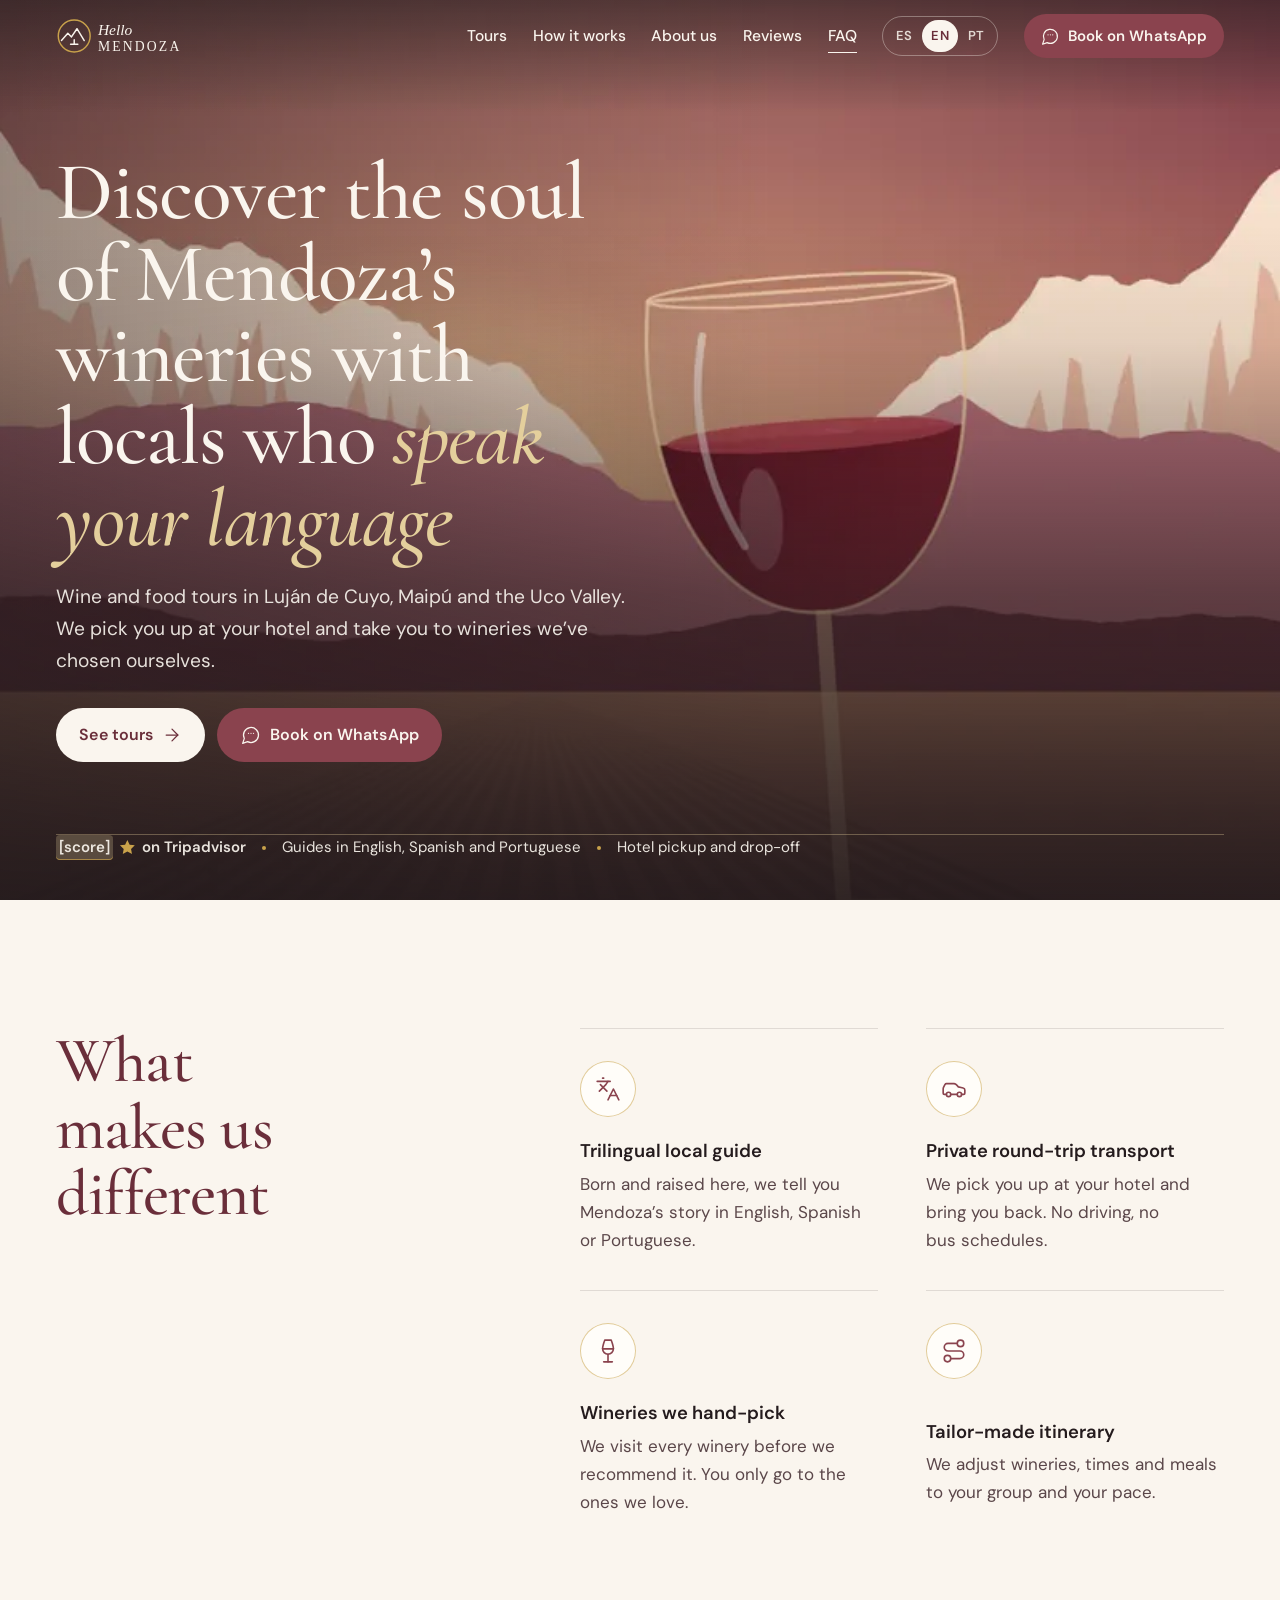
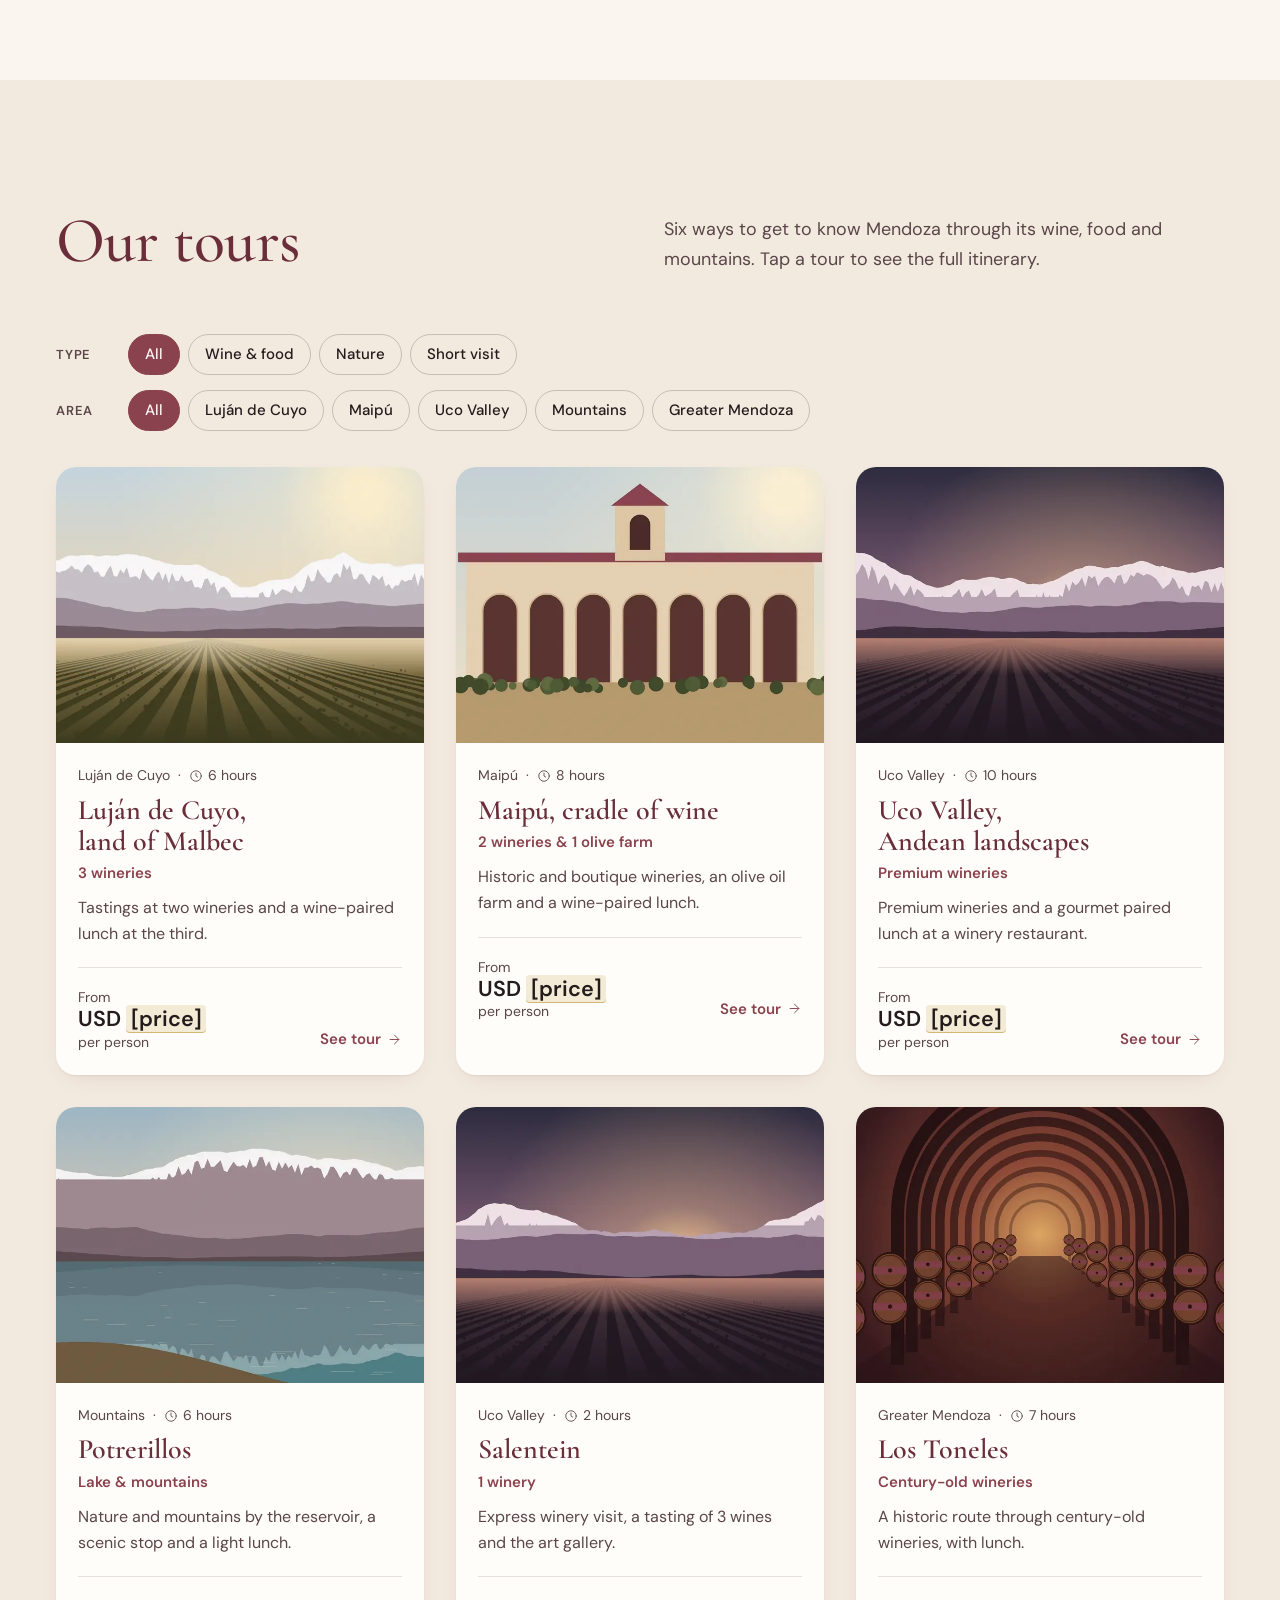
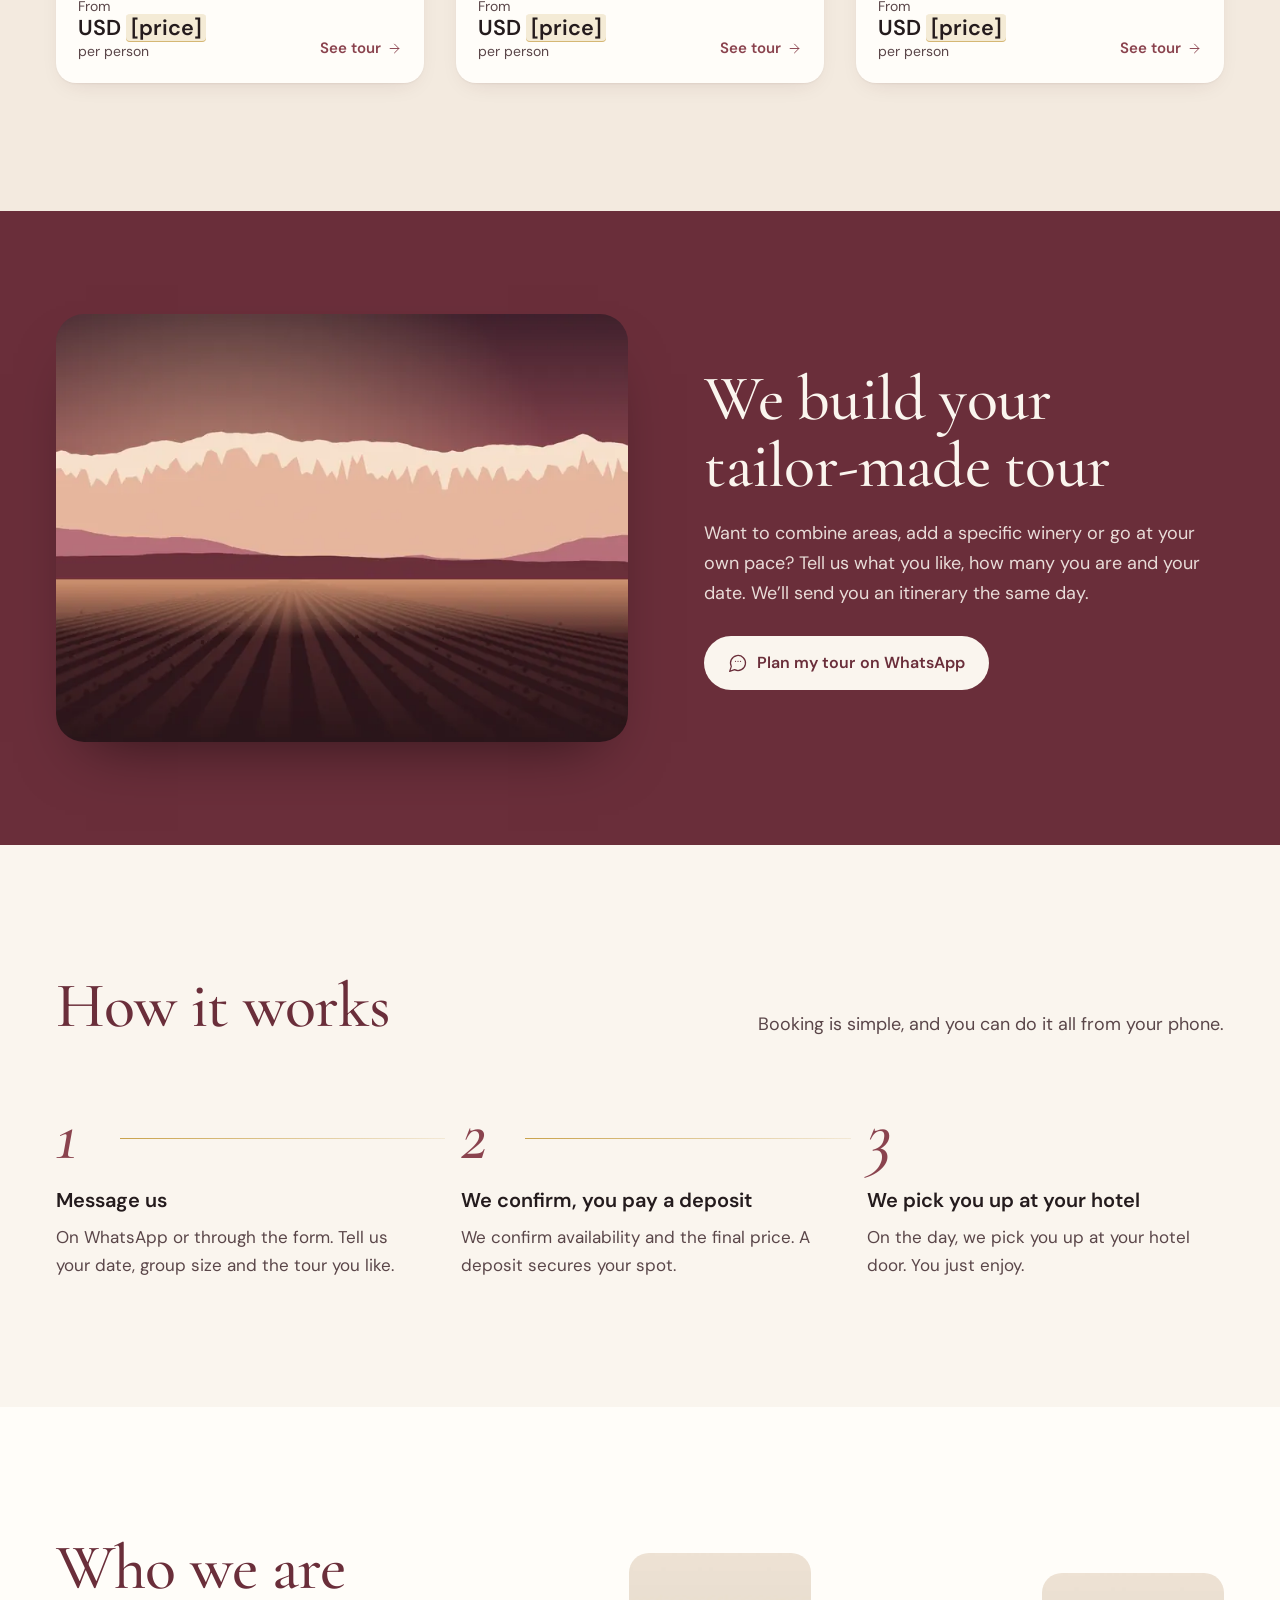
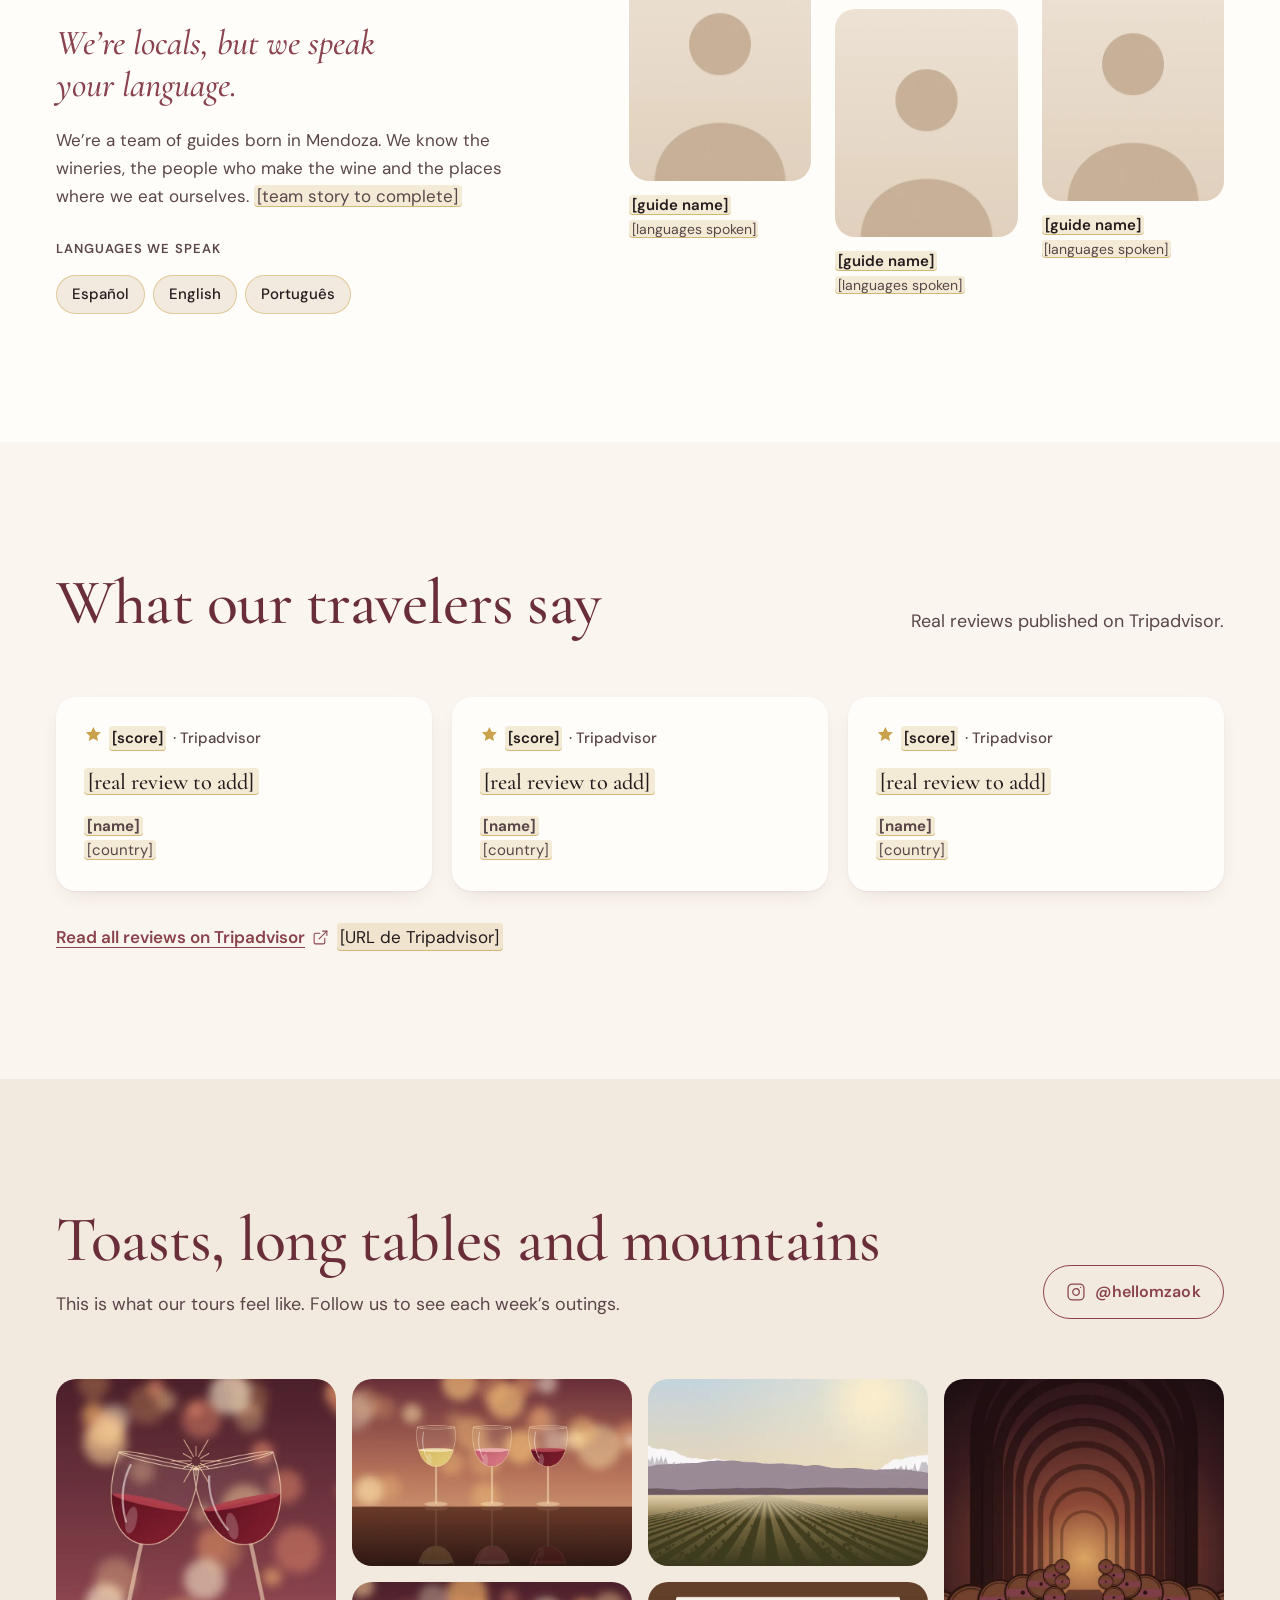
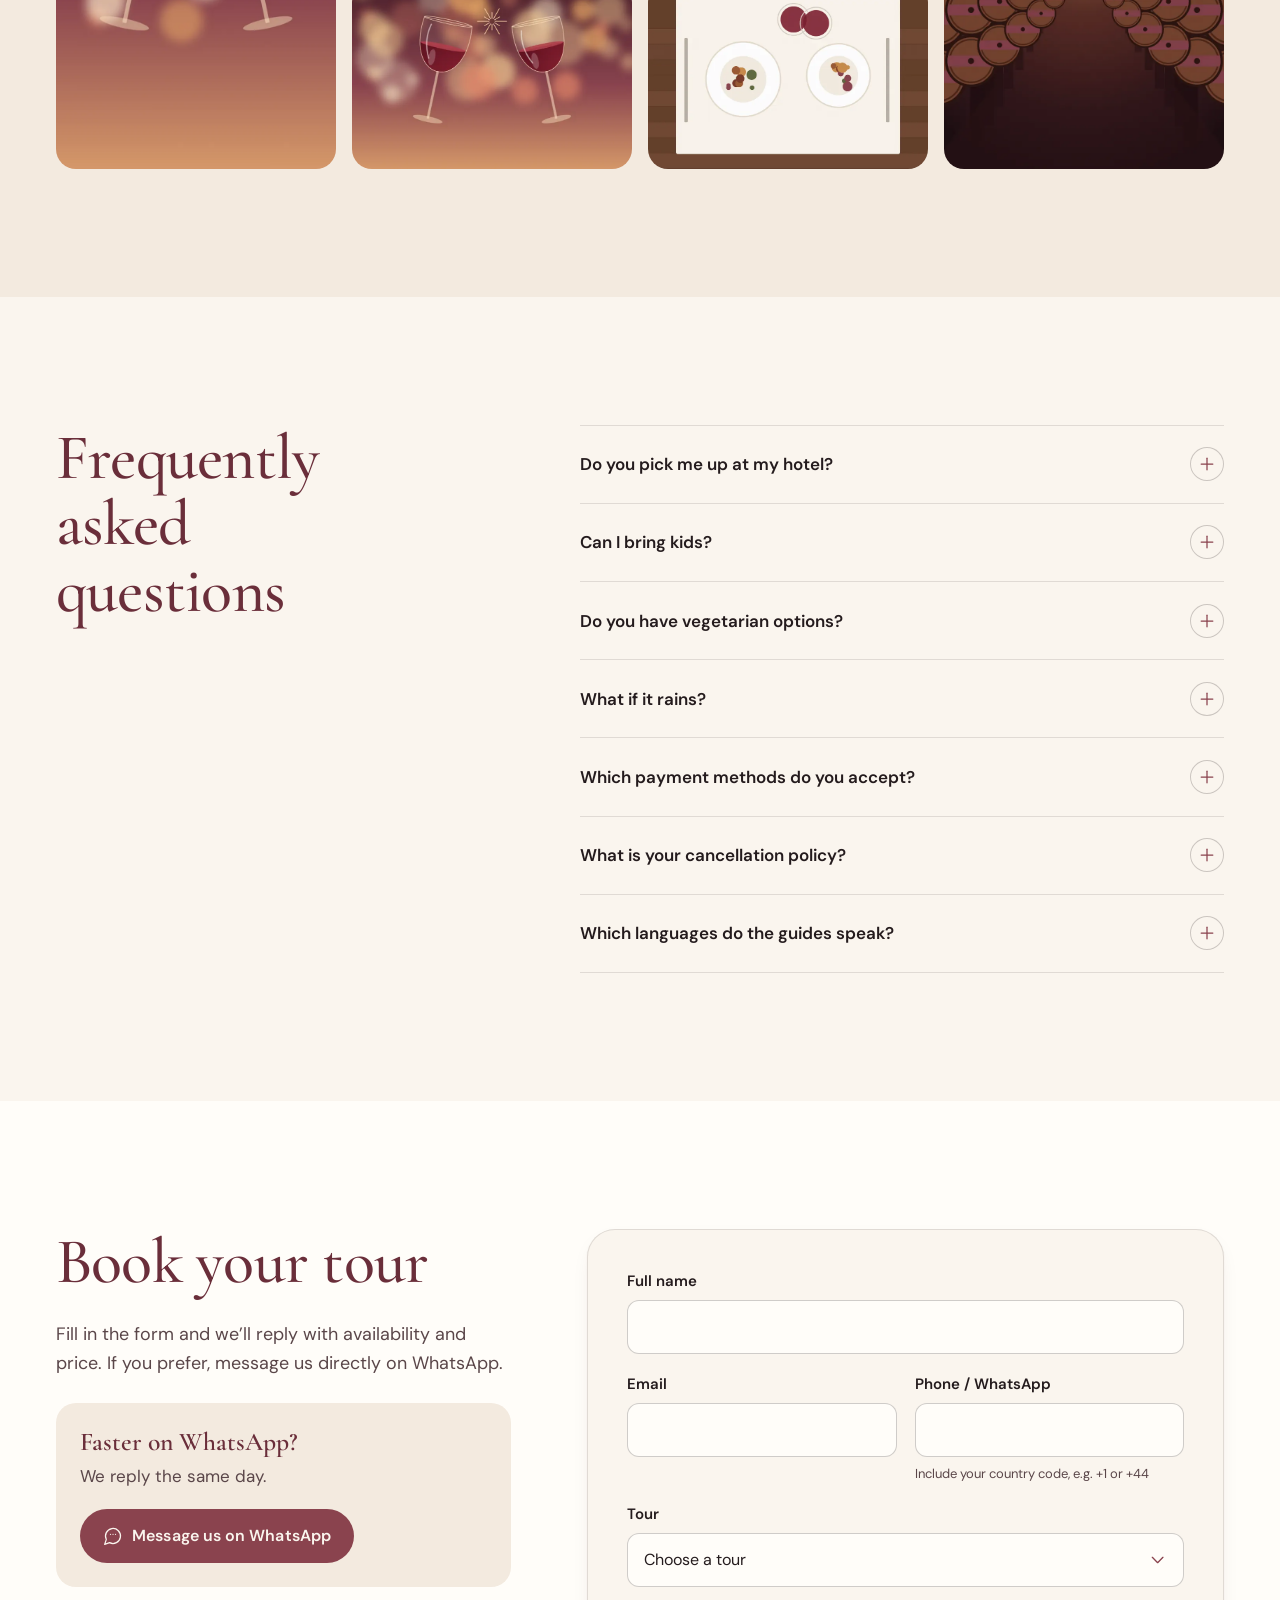
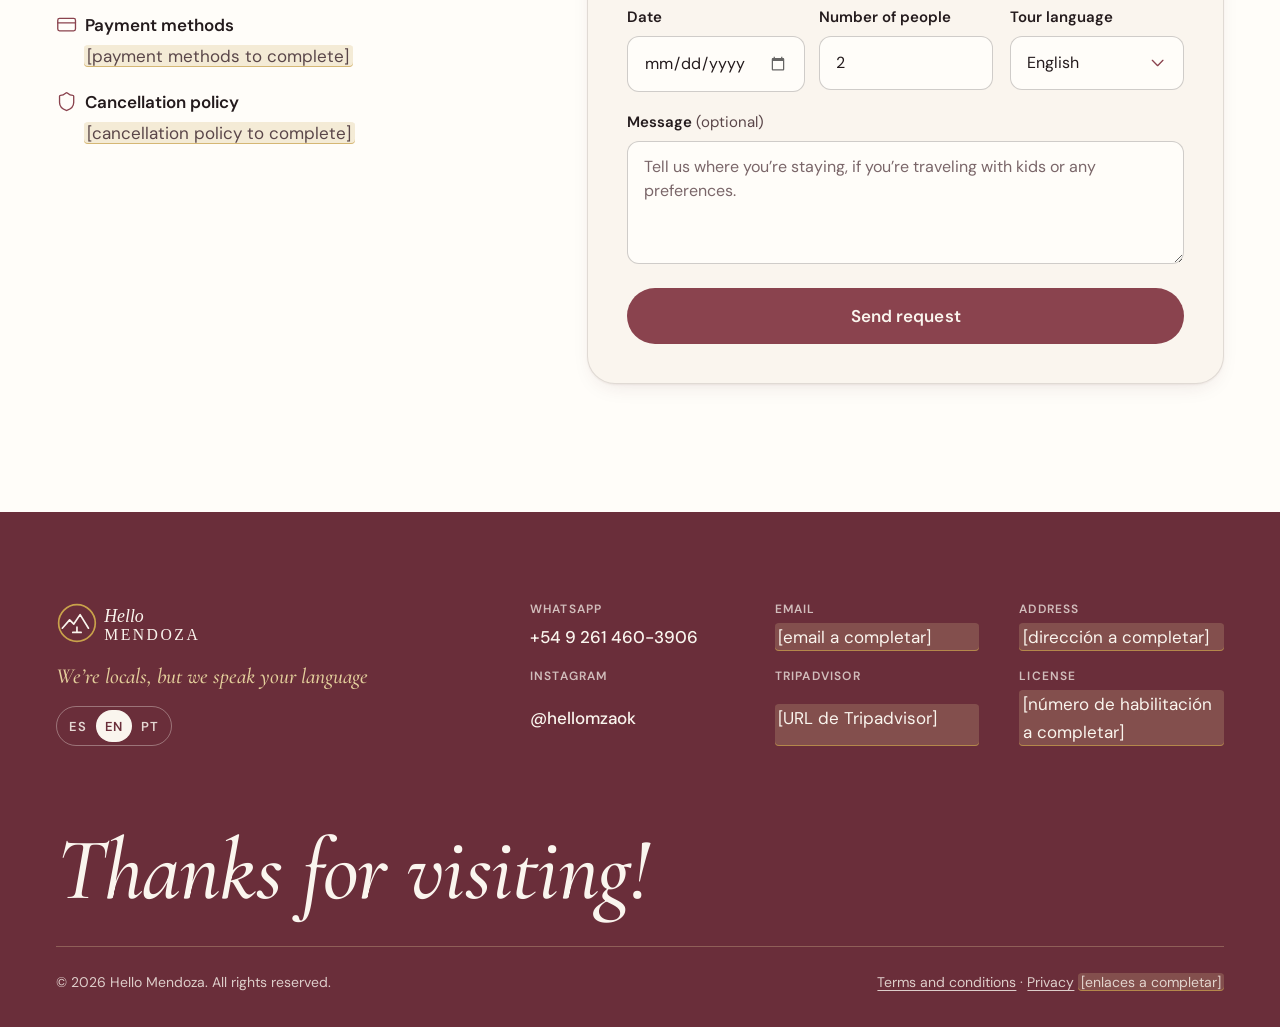
==== public/en/index.html @ be28fbd7 "Nuevo diseño del sitio (borrador para mostrar al cliente) Reemplaza la página única por un sitio est" ====
<!doctype html>
<html lang="en" data-lang="en">
<head>
<meta charset="utf-8">
<meta name="viewport" content="width=device-width, initial-scale=1, viewport-fit=cover">
<title>Mendoza Wine Tours with Local Guides | Hello Mendoza</title>
<meta name="description" content="Mendoza wine tours with local guides who speak English, Spanish and Portuguese, plus hotel pickup. Luján de Cuyo, Maipú and Uco Valley. Book on WhatsApp.">
<link rel="canonical" href="https://www.[tu-dominio].com/en/">
<link rel="alternate" hreflang="es" href="https://www.[tu-dominio].com/">
<link rel="alternate" hreflang="en" href="https://www.[tu-dominio].com/en/">
<link rel="alternate" hreflang="pt" href="https://www.[tu-dominio].com/pt/">
<link rel="alternate" hreflang="x-default" href="https://www.[tu-dominio].com/">
<meta name="theme-color" content="#6A2E3A">
<meta property="og:type" content="website">
<meta property="og:site_name" content="Hello Mendoza">
<meta property="og:title" content="Mendoza Wine Tours with Local Guides | Hello Mendoza">
<meta property="og:description" content="Mendoza wine tours with local guides who speak English, Spanish and Portuguese, plus hotel pickup. Luján de Cuyo, Maipú and Uco Valley. Book on WhatsApp.">
<meta property="og:url" content="https://www.[tu-dominio].com/en/">
<meta property="og:image" content="https://www.[tu-dominio].com/assets/img/og-image.jpg">
<meta property="og:image:width" content="1200"><meta property="og:image:height" content="630">
<meta property="og:image:alt" content="Glass of red wine over a Mendoza vineyard at sunset, with the snow-capped Andes behind">
<meta property="og:locale" content="en_US">
<meta property="og:locale:alternate" content="es_AR">
<meta property="og:locale:alternate" content="pt_BR">
<meta name="twitter:card" content="summary_large_image">
<link rel="icon" href="../assets/img/favicon.svg" type="image/svg+xml">
<link rel="apple-touch-icon" href="../assets/img/apple-touch-icon.png">
<link rel="preload" href="../assets/fonts/dm-sans-latin-wght-normal.woff2" as="font" type="font/woff2" crossorigin>
<link rel="preload" href="../assets/fonts/cormorant-garamond-latin-500-normal.woff2" as="font" type="font/woff2" crossorigin>
<link rel="preload" as="image" href="../assets/img/hero-mobile-sm.webp" imagesrcset="../assets/img/hero-mobile-sm.webp 800w, ../assets/img/hero-mobile.webp 1080w" imagesizes="100vw" media="(max-width: 699px)" fetchpriority="high">
<link rel="preload" as="image" href="../assets/img/hero-desktop.webp" imagesrcset="../assets/img/hero-desktop-sm.webp 800w, ../assets/img/hero-desktop.webp 1920w" imagesizes="100vw" media="(min-width: 700px)" fetchpriority="high">
<link rel="stylesheet" href="../assets/css/styles.css?v=mwc6c4gv">
<script>(function(d){d.classList.add('js');try{if(matchMedia('(prefers-reduced-motion: no-preference)').matches)d.classList.add('anim');var s=localStorage.getItem('hm-lang'),m={es:'',en:'en/',pt:'pt/'};if(false&&s&&s!=='es'&&m[s]&&!/[?&]lang=es/.test(location.search))location.replace('../'+m[s]+location.hash)}catch(e){}})(document.documentElement)</script>
<script type="application/ld+json">{"@context":"https://schema.org","@type":"TravelAgency","name":"Hello Mendoza","slogan":"We’re locals, but we speak your language","description":"Mendoza wine tours with local guides who speak English, Spanish and Portuguese, plus hotel pickup. Luján de Cuyo, Maipú and Uco Valley. Book on WhatsApp.","url":"https://www.[tu-dominio].com/en/","image":"https://www.[tu-dominio].com/assets/img/og-image.jpg","logo":"https://www.[tu-dominio].com/assets/img/logo.svg","telephone":"+5492614603906","address":{"@type":"PostalAddress","addressLocality":"Mendoza","addressRegion":"Mendoza","addressCountry":"AR"},"areaServed":[{"@type":"Place","name":"Luján de Cuyo"},{"@type":"Place","name":"Maipú"},{"@type":"Place","name":"Valle de Uco"},{"@type":"Place","name":"Mendoza"}],"knowsLanguage":["es","en","pt"],"sameAs":["https://www.instagram.com/hellomzaok/"],"makesOffer":[{"@type":"Offer","itemOffered":{"@type":"TouristTrip","name":"Luján de Cuyo, land of Malbec","description":"Tastings at two wineries and a wine-paired lunch at the third."}},{"@type":"Offer","itemOffered":{"@type":"TouristTrip","name":"Maipú, cradle of wine","description":"Historic and boutique wineries, an olive oil farm and a wine-paired lunch."}},{"@type":"Offer","itemOffered":{"@type":"TouristTrip","name":"Uco Valley, Andean landscapes","description":"Premium wineries and a gourmet paired lunch at a winery restaurant."}},{"@type":"Offer","itemOffered":{"@type":"TouristTrip","name":"Potrerillos","description":"Nature and mountains by the reservoir, a scenic stop and a light lunch."}},{"@type":"Offer","itemOffered":{"@type":"TouristTrip","name":"Salentein","description":"Express winery visit, a tasting of 3 wines and the art gallery."}},{"@type":"Offer","itemOffered":{"@type":"TouristTrip","name":"Los Toneles","description":"A historic route through century-old wineries, with lunch."}}]}</script>
</head>
<body>
<svg xmlns="http://www.w3.org/2000/svg" style="display:none"><symbol id="i-languages" viewBox="0 0 24 24" fill="none" stroke="currentColor" stroke-width="1.5" stroke-linecap="round" stroke-linejoin="round"><path d="m5 8 6 6"/><path d="m4 14 6-6 2-3"/><path d="M2 5h12"/><path d="M7 2h1"/><path d="m22 22-5-10-5 10"/><path d="M14 18h6"/></symbol><symbol id="i-van" viewBox="0 0 24 24" fill="none" stroke="currentColor" stroke-width="1.5" stroke-linecap="round" stroke-linejoin="round"><path d="M19 17h2c.6 0 1-.4 1-1v-3c0-.9-.7-1.7-1.5-1.9C18.7 10.6 16 10 16 10s-1.3-1.4-2.2-2.3c-.5-.4-1.1-.7-1.8-.7H5c-.6 0-1.1.4-1.4.9l-1.4 2.9A3.7 3.7 0 0 0 2 12v4c0 .6.4 1 1 1h2"/><circle cx="7" cy="17" r="2"/><path d="M9 17h6"/><circle cx="17" cy="17" r="2"/></symbol><symbol id="i-glass" viewBox="0 0 24 24" fill="none" stroke="currentColor" stroke-width="1.5" stroke-linecap="round" stroke-linejoin="round"><path d="M8 22h8"/><path d="M7 10h10"/><path d="M12 15v7"/><path d="M12 15a5 5 0 0 0 5-5c0-2-.5-4-2-8H9c-1.5 4-2 6-2 8a5 5 0 0 0 5 5Z"/></symbol><symbol id="i-route" viewBox="0 0 24 24" fill="none" stroke="currentColor" stroke-width="1.5" stroke-linecap="round" stroke-linejoin="round"><circle cx="6" cy="19" r="3"/><path d="M9 19h8.5a3.5 3.5 0 0 0 0-7h-11a3.5 3.5 0 0 1 0-7H15"/><circle cx="18" cy="5" r="3"/></symbol><symbol id="i-chat" viewBox="0 0 24 24" fill="none" stroke="currentColor" stroke-width="1.5" stroke-linecap="round" stroke-linejoin="round"><path d="M7.9 20A9 9 0 1 0 4 16.1L2 22Z"/><path d="M9 10h.01"/><path d="M12 10h.01"/><path d="M15 10h.01"/></symbol><symbol id="i-arrow" viewBox="0 0 24 24" fill="none" stroke="currentColor" stroke-width="1.5" stroke-linecap="round" stroke-linejoin="round"><path d="M5 12h14"/><path d="m12 5 7 7-7 7"/></symbol><symbol id="i-left" viewBox="0 0 24 24" fill="none" stroke="currentColor" stroke-width="1.5" stroke-linecap="round" stroke-linejoin="round"><path d="m15 18-6-6 6-6"/></symbol><symbol id="i-right" viewBox="0 0 24 24" fill="none" stroke="currentColor" stroke-width="1.5" stroke-linecap="round" stroke-linejoin="round"><path d="m9 18 6-6-6-6"/></symbol><symbol id="i-down" viewBox="0 0 24 24" fill="none" stroke="currentColor" stroke-width="1.5" stroke-linecap="round" stroke-linejoin="round"><path d="m6 9 6 6 6-6"/></symbol><symbol id="i-x" viewBox="0 0 24 24" fill="none" stroke="currentColor" stroke-width="1.5" stroke-linecap="round" stroke-linejoin="round"><path d="M18 6 6 18"/><path d="m6 6 12 12"/></symbol><symbol id="i-menu" viewBox="0 0 24 24" fill="none" stroke="currentColor" stroke-width="1.5" stroke-linecap="round" stroke-linejoin="round"><path d="M4 7h16"/><path d="M4 12h16"/><path d="M4 17h16"/></symbol><symbol id="i-clock" viewBox="0 0 24 24" fill="none" stroke="currentColor" stroke-width="1.5" stroke-linecap="round" stroke-linejoin="round"><circle cx="12" cy="12" r="9"/><path d="M12 7v5l3 2"/></symbol><symbol id="i-pin" viewBox="0 0 24 24" fill="none" stroke="currentColor" stroke-width="1.5" stroke-linecap="round" stroke-linejoin="round"><path d="M20 10c0 5-5.5 10.2-7.4 11.8a1 1 0 0 1-1.2 0C9.5 20.2 4 15 4 10a8 8 0 0 1 16 0"/><circle cx="12" cy="10" r="3"/></symbol><symbol id="i-check" viewBox="0 0 24 24" fill="none" stroke="currentColor" stroke-width="1.5" stroke-linecap="round" stroke-linejoin="round"><path d="M20 6 9 17l-5-5"/></symbol><symbol id="i-minus" viewBox="0 0 24 24" fill="none" stroke="currentColor" stroke-width="1.5" stroke-linecap="round" stroke-linejoin="round"><path d="M6 12h12"/></symbol><symbol id="i-plus" viewBox="0 0 24 24" fill="none" stroke="currentColor" stroke-width="1.5" stroke-linecap="round" stroke-linejoin="round"><path d="M12 5v14"/><path d="M5 12h14"/></symbol><symbol id="i-instagram" viewBox="0 0 24 24" fill="none" stroke="currentColor" stroke-width="1.5" stroke-linecap="round" stroke-linejoin="round"><rect x="2.5" y="2.5" width="19" height="19" rx="5"/><path d="M16 11.4A4 4 0 1 1 12.6 8a4 4 0 0 1 3.4 3.4z"/><path d="M17.5 6.5h.01"/></symbol><symbol id="i-mail" viewBox="0 0 24 24" fill="none" stroke="currentColor" stroke-width="1.5" stroke-linecap="round" stroke-linejoin="round"><rect x="2" y="4" width="20" height="16" rx="2"/><path d="m22 7-9 5.7a2 2 0 0 1-2 0L2 7"/></symbol><symbol id="i-baby" viewBox="0 0 24 24" fill="none" stroke="currentColor" stroke-width="1.5" stroke-linecap="round" stroke-linejoin="round"><path d="M9 12h.01"/><path d="M15 12h.01"/><path d="M10 16c.5.3 1.2.5 2 .5s1.5-.2 2-.5"/><path d="M19 6.3a9 9 0 0 1 1.8 3.9 2 2 0 0 1 0 3.6 9 9 0 0 1-17.6 0 2 2 0 0 1 0-3.6A9 9 0 0 1 12 3c2 0 3.5 1.1 3.5 2.5s-.9 2.5-2 2.5c-.8 0-1.5-.4-1.5-1"/></symbol><symbol id="i-expand" viewBox="0 0 24 24" fill="none" stroke="currentColor" stroke-width="1.5" stroke-linecap="round" stroke-linejoin="round"><path d="M15 3h6v6"/><path d="M9 21H3v-6"/><path d="M21 3l-7 7"/><path d="M3 21l7-7"/></symbol><symbol id="i-users" viewBox="0 0 24 24" fill="none" stroke="currentColor" stroke-width="1.5" stroke-linecap="round" stroke-linejoin="round"><path d="M16 21v-2a4 4 0 0 0-4-4H6a4 4 0 0 0-4 4v2"/><circle cx="9" cy="7" r="4"/><path d="M22 21v-2a4 4 0 0 0-3-3.9"/><path d="M16 3.1a4 4 0 0 1 0 7.8"/></symbol><symbol id="i-external" viewBox="0 0 24 24" fill="none" stroke="currentColor" stroke-width="1.5" stroke-linecap="round" stroke-linejoin="round"><path d="M15 3h6v6"/><path d="M10 14 21 3"/><path d="M18 13v6a2 2 0 0 1-2 2H5a2 2 0 0 1-2-2V8a2 2 0 0 1 2-2h6"/></symbol><symbol id="i-shield" viewBox="0 0 24 24" fill="none" stroke="currentColor" stroke-width="1.5" stroke-linecap="round" stroke-linejoin="round"><path d="M20 13c0 5-3.5 7.5-7.7 9a1 1 0 0 1-.7 0C7.5 20.5 4 18 4 13V6a1 1 0 0 1 1-1c2 0 4.5-1.2 6.2-2.7a1.2 1.2 0 0 1 1.6 0C14.5 3.8 17 5 19 5a1 1 0 0 1 1 1z"/></symbol><symbol id="i-card" viewBox="0 0 24 24" fill="none" stroke="currentColor" stroke-width="1.5" stroke-linecap="round" stroke-linejoin="round"><rect x="2" y="5" width="20" height="14" rx="2"/><path d="M2 10h20"/></symbol><symbol id="i-star" viewBox="0 0 24 24"><path fill="currentColor" d="M12 2.5l2.9 6 6.6.9-4.8 4.6 1.2 6.6L12 17.4l-5.9 3.2 1.2-6.6L2.5 9.4l6.6-.9z"/></symbol></svg>
<a class="skip" href="#main">Skip to content</a>

<header class="bar" data-bar>
  <div class="bar__in wrap">
    <a class="brand" href="#top" aria-label="Hello Mendoza, home">
      <img class="brand__img brand__img--light" src="../assets/img/logo-light.svg" alt="Hello Mendoza" width="168" height="44">
      <img class="brand__img brand__img--dark" src="../assets/img/logo.svg" alt="" width="168" height="44">
    </a>
    <nav class="nav" aria-label="Main menu">
      <ul class="nav__list" id="nav-list">
        <li><a href="#tours">Tours</a></li><li><a href="#how">How it works</a></li><li><a href="#about">About us</a></li><li><a href="#reviews">Reviews</a></li><li><a href="#faq">FAQ</a></li>
        <li class="nav__cta-m"><a class="btn btn--primary btn--block" href="https://wa.me/5492614603906?text=Hi%20Hello%20Mendoza!%20I%E2%80%99d%20like%20to%20ask%20about%20a%20winery%20tour." target="_blank" rel="noopener" data-wa="general"><svg class="ic" aria-hidden="true" focusable="false"><use href="#i-chat"/></svg>Book on WhatsApp</a></li>
      </ul>
    </nav>
    <nav class="lang " aria-label="Language"><a href="../" hreflang="es" lang="es" data-lang="es"  title="Español">ES</a><a href="../en/" hreflang="en" lang="en" data-lang="en" aria-current="true" title="English">EN</a><a href="../pt/" hreflang="pt" lang="pt" data-lang="pt"  title="Português">PT</a></nav>
    <a class="btn btn--primary btn--sm bar__cta" href="https://wa.me/5492614603906?text=Hi%20Hello%20Mendoza!%20I%E2%80%99d%20like%20to%20ask%20about%20a%20winery%20tour." target="_blank" rel="noopener" data-wa="general"><svg class="ic" aria-hidden="true" focusable="false"><use href="#i-chat"/></svg><span>Book on WhatsApp</span></a>
    <button class="burger" type="button" aria-expanded="false" aria-controls="nav-list" data-open="Open menu" data-close="Close menu" aria-label="Open menu"><svg class="ic burger__open" aria-hidden="true" focusable="false"><use href="#i-menu"/></svg><svg class="ic burger__close" aria-hidden="true" focusable="false"><use href="#i-x"/></svg></button>
  </div>
</header>

<main id="main">
<section class="hero" id="top" aria-labelledby="hero-title">
  <picture class="hero__media">
    <source media="(max-width: 699px)" srcset="../assets/img/hero-mobile-sm.webp 800w, ../assets/img/hero-mobile.webp 1080w" sizes="100vw">
    <img src="../assets/img/hero-desktop.webp" srcset="../assets/img/hero-desktop-sm.webp 800w, ../assets/img/hero-desktop.webp 1920w" sizes="100vw" width="1920" height="1080" alt="Glass of red wine over a Mendoza vineyard at sunset, with the snow-capped Andes behind" fetchpriority="high">
  </picture>
  <div class="hero__in wrap">
    <h1 class="hero__title" id="hero-title">Discover the soul of Mendoza’s wineries with locals who <em>speak your language</em></h1>
    <p class="hero__sub">Wine and food tours in Luján de Cuyo, Maipú and the Uco Valley. We pick you up at your hotel and take you to wineries we’ve chosen ourselves.</p>
    <div class="hero__ctas">
      <a class="btn btn--light" href="#tours">See tours<svg class="ic" aria-hidden="true" focusable="false"><use href="#i-arrow"/></svg></a>
      <a class="btn btn--primary" href="https://wa.me/5492614603906?text=Hi%20Hello%20Mendoza!%20I%E2%80%99d%20like%20to%20ask%20about%20a%20winery%20tour." target="_blank" rel="noopener" data-wa="general"><svg class="ic" aria-hidden="true" focusable="false"><use href="#i-chat"/></svg>Book on WhatsApp</a>
    </div>
    <ul class="trust" role="list">
      <li><a href="#"  class="trust__score"><span class="ph">[score]</span> <svg class="ic ic--star" aria-hidden="true" focusable="false"><use href="#i-star"/></svg> on Tripadvisor</a></li>
      <li>Guides in English, Spanish and Portuguese</li><li>Hotel pickup and drop-off</li>
    </ul>
  </div>
</section>

<section class="diffs section" aria-labelledby="diffs-title">
  <div class="wrap diffs__grid">
    <h2 class="h2 diffs__title reveal" id="diffs-title">What makes us different</h2>
    <ul class="diffs__list" role="list">
      <li class="diff reveal"><span class="diff__icon"><svg class="ic" aria-hidden="true" focusable="false"><use href="#i-languages"/></svg></span><h3 class="diff__title">Trilingual local guide</h3><p>Born and raised here, we tell you Mendoza’s story in English, Spanish or Portuguese.</p></li><li class="diff reveal"><span class="diff__icon"><svg class="ic" aria-hidden="true" focusable="false"><use href="#i-van"/></svg></span><h3 class="diff__title">Private round-trip transport</h3><p>We pick you up at your hotel and bring you back. No driving, no bus schedules.</p></li><li class="diff reveal"><span class="diff__icon"><svg class="ic" aria-hidden="true" focusable="false"><use href="#i-glass"/></svg></span><h3 class="diff__title">Wineries we hand-pick</h3><p>We visit every winery before we recommend it. You only go to the ones we love.</p></li><li class="diff reveal"><span class="diff__icon"><svg class="ic" aria-hidden="true" focusable="false"><use href="#i-route"/></svg></span><h3 class="diff__title">Tailor-made itinerary</h3><p>We adjust wineries, times and meals to your group and your pace.</p></li>
    </ul>
  </div>
</section>

<section class="tours section" id="tours" aria-labelledby="tours-title">
  <div class="wrap">
    <div class="sec-head">
      <h2 class="h2 reveal" id="tours-title">Our tours</h2>
      <p class="lede reveal">Six ways to get to know Mendoza through its wine, food and mountains. Tap a tour to see the full itinerary.</p>
    </div>
    <div class="filters" role="group" aria-label="Type / Area">
      <div class="filters__row">
        <span class="filters__label" id="f-type">Type</span>
        <div class="chips" role="group" aria-labelledby="f-type" data-filter="type">
          <button type="button" class="chip" aria-pressed="true" data-value="all">All</button>
          <button type="button" class="chip" aria-pressed="false" data-value="wine">Wine &amp; food</button><button type="button" class="chip" aria-pressed="false" data-value="nature">Nature</button><button type="button" class="chip" aria-pressed="false" data-value="express">Short visit</button>
        </div>
      </div>
      <div class="filters__row">
        <span class="filters__label" id="f-zone">Area</span>
        <div class="chips" role="group" aria-labelledby="f-zone" data-filter="zone">
          <button type="button" class="chip" aria-pressed="true" data-value="all">All</button>
          <button type="button" class="chip" aria-pressed="false" data-value="lujan">Luján de Cuyo</button><button type="button" class="chip" aria-pressed="false" data-value="maipu">Maipú</button><button type="button" class="chip" aria-pressed="false" data-value="uco">Uco Valley</button><button type="button" class="chip" aria-pressed="false" data-value="mountain">Mountains</button><button type="button" class="chip" aria-pressed="false" data-value="city">Greater Mendoza</button>
        </div>
      </div>
    </div>
    <p class="sr-only" aria-live="polite" data-count></p>
    <ul class="grid-tours" role="list">
      <li class="tour reveal" data-type="wine" data-zone="lujan" data-id="lujan">
        <div class="tour__media"><img class="" src="../assets/img/tour-lujan-1-sm.webp" srcset="../assets/img/tour-lujan-1-sm.webp 800w, ../assets/img/tour-lujan-1.webp 1600w" sizes="(min-width: 1100px) 33vw, (min-width: 700px) 50vw, 100vw" width="1600" height="1067" alt="Luján de Cuyo vineyards with the snow-capped Andes behind" loading="lazy" decoding="async"></div>
        <div class="tour__body">
          <p class="tour__meta"><span>Luján de Cuyo</span><span aria-hidden="true">·</span><span><svg class="ic ic--sm" aria-hidden="true" focusable="false"><use href="#i-clock"/></svg>6 hours</span></p>
          <h3 class="tour__name"><a href="#tour-lujan" data-tour="lujan" aria-haspopup="dialog">Luján de Cuyo, land of Malbec</a></h3>
          <p class="tour__stops">3 wineries</p>
          <p class="tour__line">Tastings at two wineries and a wine-paired lunch at the third.</p>
          <div class="tour__foot">
            <p class="tour__price"><span>From</span> <strong>USD <span class="ph">[price]</span></strong> <span>per person</span></p>
            <span class="tour__more" aria-hidden="true">See tour<svg class="ic ic--sm" aria-hidden="true" focusable="false"><use href="#i-arrow"/></svg></span>
          </div>
        </div>
      </li><li class="tour reveal" data-type="wine" data-zone="maipu" data-id="maipu">
        <div class="tour__media"><img class="" src="../assets/img/tour-maipu-1-sm.webp" srcset="../assets/img/tour-maipu-1-sm.webp 800w, ../assets/img/tour-maipu-1.webp 1600w" sizes="(min-width: 1100px) 33vw, (min-width: 700px) 50vw, 100vw" width="1600" height="1067" alt="Arched façade of a historic winery in Maipú" loading="lazy" decoding="async"></div>
        <div class="tour__body">
          <p class="tour__meta"><span>Maipú</span><span aria-hidden="true">·</span><span><svg class="ic ic--sm" aria-hidden="true" focusable="false"><use href="#i-clock"/></svg>8 hours</span></p>
          <h3 class="tour__name"><a href="#tour-maipu" data-tour="maipu" aria-haspopup="dialog">Maipú, cradle of wine</a></h3>
          <p class="tour__stops">2 wineries &amp; 1 olive farm</p>
          <p class="tour__line">Historic and boutique wineries, an olive oil farm and a wine-paired lunch.</p>
          <div class="tour__foot">
            <p class="tour__price"><span>From</span> <strong>USD <span class="ph">[price]</span></strong> <span>per person</span></p>
            <span class="tour__more" aria-hidden="true">See tour<svg class="ic ic--sm" aria-hidden="true" focusable="false"><use href="#i-arrow"/></svg></span>
          </div>
        </div>
      </li><li class="tour reveal" data-type="wine" data-zone="uco" data-id="uco">
        <div class="tour__media"><img class="" src="../assets/img/tour-uco-1-sm.webp" srcset="../assets/img/tour-uco-1-sm.webp 800w, ../assets/img/tour-uco-1.webp 1600w" sizes="(min-width: 1100px) 33vw, (min-width: 700px) 50vw, 100vw" width="1600" height="1067" alt="Uco Valley at dusk with the snow-capped Andes" loading="lazy" decoding="async"></div>
        <div class="tour__body">
          <p class="tour__meta"><span>Uco Valley</span><span aria-hidden="true">·</span><span><svg class="ic ic--sm" aria-hidden="true" focusable="false"><use href="#i-clock"/></svg>10 hours</span></p>
          <h3 class="tour__name"><a href="#tour-uco" data-tour="uco" aria-haspopup="dialog">Uco Valley, Andean landscapes</a></h3>
          <p class="tour__stops">Premium wineries</p>
          <p class="tour__line">Premium wineries and a gourmet paired lunch at a winery restaurant.</p>
          <div class="tour__foot">
            <p class="tour__price"><span>From</span> <strong>USD <span class="ph">[price]</span></strong> <span>per person</span></p>
            <span class="tour__more" aria-hidden="true">See tour<svg class="ic ic--sm" aria-hidden="true" focusable="false"><use href="#i-arrow"/></svg></span>
          </div>
        </div>
      </li><li class="tour reveal" data-type="nature" data-zone="mountain" data-id="potrerillos">
        <div class="tour__media"><img class="" src="../assets/img/tour-potrerillos-1-sm.webp" srcset="../assets/img/tour-potrerillos-1-sm.webp 800w, ../assets/img/tour-potrerillos-1.webp 1600w" sizes="(min-width: 1100px) 33vw, (min-width: 700px) 50vw, 100vw" width="1600" height="1067" alt="Potrerillos reservoir with the Andes reflected in the water" loading="lazy" decoding="async"></div>
        <div class="tour__body">
          <p class="tour__meta"><span>Mountains</span><span aria-hidden="true">·</span><span><svg class="ic ic--sm" aria-hidden="true" focusable="false"><use href="#i-clock"/></svg>6 hours</span></p>
          <h3 class="tour__name"><a href="#tour-potrerillos" data-tour="potrerillos" aria-haspopup="dialog">Potrerillos</a></h3>
          <p class="tour__stops">Lake &amp; mountains</p>
          <p class="tour__line">Nature and mountains by the reservoir, a scenic stop and a light lunch.</p>
          <div class="tour__foot">
            <p class="tour__price"><span>From</span> <strong>USD <span class="ph">[price]</span></strong> <span>per person</span></p>
            <span class="tour__more" aria-hidden="true">See tour<svg class="ic ic--sm" aria-hidden="true" focusable="false"><use href="#i-arrow"/></svg></span>
          </div>
        </div>
      </li><li class="tour reveal" data-type="express" data-zone="uco" data-id="salentein">
        <div class="tour__media"><img class="" src="../assets/img/tour-salentein-1-sm.webp" srcset="../assets/img/tour-salentein-1-sm.webp 800w, ../assets/img/tour-salentein-1.webp 1600w" sizes="(min-width: 1100px) 33vw, (min-width: 700px) 50vw, 100vw" width="1600" height="1067" alt="Salentein vineyards in the Uco Valley" loading="lazy" decoding="async"></div>
        <div class="tour__body">
          <p class="tour__meta"><span>Uco Valley</span><span aria-hidden="true">·</span><span><svg class="ic ic--sm" aria-hidden="true" focusable="false"><use href="#i-clock"/></svg>2 hours</span></p>
          <h3 class="tour__name"><a href="#tour-salentein" data-tour="salentein" aria-haspopup="dialog">Salentein</a></h3>
          <p class="tour__stops">1 winery</p>
          <p class="tour__line">Express winery visit, a tasting of 3 wines and the art gallery.</p>
          <div class="tour__foot">
            <p class="tour__price"><span>From</span> <strong>USD <span class="ph">[price]</span></strong> <span>per person</span></p>
            <span class="tour__more" aria-hidden="true">See tour<svg class="ic ic--sm" aria-hidden="true" focusable="false"><use href="#i-arrow"/></svg></span>
          </div>
        </div>
      </li><li class="tour reveal" data-type="wine" data-zone="city" data-id="toneles">
        <div class="tour__media"><img class="" src="../assets/img/tour-toneles-1-sm.webp" srcset="../assets/img/tour-toneles-1-sm.webp 800w, ../assets/img/tour-toneles-1.webp 1600w" sizes="(min-width: 1100px) 33vw, (min-width: 700px) 50vw, 100vw" width="1600" height="1067" alt="Cellar with century-old casks at a historic winery" loading="lazy" decoding="async"></div>
        <div class="tour__body">
          <p class="tour__meta"><span>Greater Mendoza</span><span aria-hidden="true">·</span><span><svg class="ic ic--sm" aria-hidden="true" focusable="false"><use href="#i-clock"/></svg>7 hours</span></p>
          <h3 class="tour__name"><a href="#tour-toneles" data-tour="toneles" aria-haspopup="dialog">Los Toneles</a></h3>
          <p class="tour__stops">Century-old wineries</p>
          <p class="tour__line">A historic route through century-old wineries, with lunch.</p>
          <div class="tour__foot">
            <p class="tour__price"><span>From</span> <strong>USD <span class="ph">[price]</span></strong> <span>per person</span></p>
            <span class="tour__more" aria-hidden="true">See tour<svg class="ic ic--sm" aria-hidden="true" focusable="false"><use href="#i-arrow"/></svg></span>
          </div>
        </div>
      </li>
    </ul>
    <div class="tours__empty" hidden data-empty><p>No tours match those filters.</p><button type="button" class="btn btn--outline btn--sm" data-reset>Show all</button></div>
  </div>
</section>

<section class="custom" aria-labelledby="custom-title">
  <div class="wrap custom__grid">
    <div class="custom__media reveal"><img class="" src="../assets/img/custom-tour-sm.webp" srcset="../assets/img/custom-tour-sm.webp 800w, ../assets/img/custom-tour.webp 1600w" sizes="(min-width: 900px) 50vw, 100vw" width="1600" height="1067" alt="Mendoza vineyard at sunset with the Andes behind" loading="lazy" decoding="async"></div>
    <div class="custom__body">
      <h2 class="h2 reveal" id="custom-title">We build your tailor-made tour</h2>
      <p class="reveal">Want to combine areas, add a specific winery or go at your own pace? Tell us what you like, how many you are and your date. We’ll send you an itinerary the same day.</p>
      <a class="btn btn--light reveal" href="https://wa.me/5492614603906?text=Hi%20Hello%20Mendoza!%20I%E2%80%99d%20like%20a%20tailor-made%20tour.%20We%20are%20%5Bnumber%5D%20people%20and%20would%20like%20to%20go%20on%20%5Bdate%5D." target="_blank" rel="noopener" data-wa="custom"><svg class="ic" aria-hidden="true" focusable="false"><use href="#i-chat"/></svg>Plan my tour on WhatsApp</a>
    </div>
  </div>
</section>

<section class="how section" id="how" aria-labelledby="how-title">
  <div class="wrap">
    <div class="sec-head">
      <h2 class="h2 reveal" id="how-title">How it works</h2>
      <p class="lede reveal">Booking is simple, and you can do it all from your phone.</p>
    </div>
    <ol class="steps">
      <li class="step reveal"><span class="step__n" aria-hidden="true">1</span><h3 class="step__title">Message us</h3><p>On WhatsApp or through the form. Tell us your date, group size and the tour you like.</p></li><li class="step reveal"><span class="step__n" aria-hidden="true">2</span><h3 class="step__title">We confirm, you pay a deposit</h3><p>We confirm availability and the final price. A deposit secures your spot.</p></li><li class="step reveal"><span class="step__n" aria-hidden="true">3</span><h3 class="step__title">We pick you up at your hotel</h3><p>On the day, we pick you up at your hotel door. You just enjoy.</p></li>
    </ol>
  </div>
</section>

<section class="about section" id="about" aria-labelledby="about-title">
  <div class="wrap about__grid">
    <div class="about__text">
      <h2 class="h2 reveal" id="about-title">Who we are</h2>
      <p class="about__lead reveal">We’re locals, but we speak your language.</p>
      <p class="reveal">We’re a team of guides born in Mendoza. We know the wineries, the people who make the wine and the places where we eat ourselves. <span class="ph">[team story to complete]</span></p>
      <h3 class="about__langs-title reveal">Languages we speak</h3>
      <ul class="pills reveal" role="list"><li lang="es">Español</li><li lang="en">English</li><li lang="pt">Português</li></ul>
    </div>
    <ul class="guides" role="list">
      <li class="guide reveal"><div class="guide__photo"><img class="" src="../assets/img/guide-1-sm.webp" srcset="../assets/img/guide-1-sm.webp 800w, ../assets/img/guide-1.webp 800w" sizes="(min-width: 900px) 18vw, 45vw" width="800" height="1000" alt="[real guide photo to upload]" loading="lazy" decoding="async"></div><p class="guide__name"><span class="ph">[guide name]</span></p><p class="guide__role"><span class="ph">[languages spoken]</span></p></li><li class="guide reveal"><div class="guide__photo"><img class="" src="../assets/img/guide-2-sm.webp" srcset="../assets/img/guide-2-sm.webp 800w, ../assets/img/guide-2.webp 800w" sizes="(min-width: 900px) 18vw, 45vw" width="800" height="1000" alt="[real guide photo to upload]" loading="lazy" decoding="async"></div><p class="guide__name"><span class="ph">[guide name]</span></p><p class="guide__role"><span class="ph">[languages spoken]</span></p></li><li class="guide reveal"><div class="guide__photo"><img class="" src="../assets/img/guide-3-sm.webp" srcset="../assets/img/guide-3-sm.webp 800w, ../assets/img/guide-3.webp 800w" sizes="(min-width: 900px) 18vw, 45vw" width="800" height="1000" alt="[real guide photo to upload]" loading="lazy" decoding="async"></div><p class="guide__name"><span class="ph">[guide name]</span></p><p class="guide__role"><span class="ph">[languages spoken]</span></p></li>
    </ul>
  </div>
</section>

<section class="reviews section" id="reviews" aria-labelledby="reviews-title">
  <div class="wrap">
    <div class="sec-head">
      <h2 class="h2 reveal" id="reviews-title">What our travelers say</h2>
      <p class="lede reveal">Real reviews published on Tripadvisor.</p>
    </div>
    <ul class="review-list" role="list">
      <li class="review reveal">
        <figure>
          <p class="review__score"><span class="review__stars" aria-hidden="true"><svg class="ic ic--star" aria-hidden="true" focusable="false"><use href="#i-star"/></svg></span> <span class="ph">[score]</span> <span class="review__src">· Tripadvisor</span></p>
          <blockquote><p><span class="ph">[real review to add]</span></p></blockquote>
          <figcaption><strong><span class="ph">[name]</span></strong> <span><span class="ph">[country]</span></span></figcaption>
        </figure>
      </li><li class="review reveal">
        <figure>
          <p class="review__score"><span class="review__stars" aria-hidden="true"><svg class="ic ic--star" aria-hidden="true" focusable="false"><use href="#i-star"/></svg></span> <span class="ph">[score]</span> <span class="review__src">· Tripadvisor</span></p>
          <blockquote><p><span class="ph">[real review to add]</span></p></blockquote>
          <figcaption><strong><span class="ph">[name]</span></strong> <span><span class="ph">[country]</span></span></figcaption>
        </figure>
      </li><li class="review reveal">
        <figure>
          <p class="review__score"><span class="review__stars" aria-hidden="true"><svg class="ic ic--star" aria-hidden="true" focusable="false"><use href="#i-star"/></svg></span> <span class="ph">[score]</span> <span class="review__src">· Tripadvisor</span></p>
          <blockquote><p><span class="ph">[real review to add]</span></p></blockquote>
          <figcaption><strong><span class="ph">[name]</span></strong> <span><span class="ph">[country]</span></span></figcaption>
        </figure>
      </li>
    </ul>
    <p class="reviews__cta reveal"><a class="link" href="#" >Read all reviews on Tripadvisor<svg class="ic ic--sm" aria-hidden="true" focusable="false"><use href="#i-external"/></svg></a> <span class="ph">[URL de Tripadvisor]</span></p>
  </div>
</section>

<section class="gallery section" aria-labelledby="gallery-title">
  <div class="wrap">
    <div class="sec-head sec-head--row">
      <div>
        <h2 class="h2 reveal" id="gallery-title">Toasts, long tables and mountains</h2>
        <p class="lede reveal">This is what our tours feel like. Follow us to see each week’s outings.</p>
      </div>
      <a class="btn btn--outline reveal" href="https://www.instagram.com/hellomzaok/" target="_blank" rel="noopener"><svg class="ic" aria-hidden="true" focusable="false"><use href="#i-instagram"/></svg>@hellomzaok</a>
    </div>
    <ul class="gal" role="list">
      <li class="gal__item gal__item--tall reveal"><img class="" src="../assets/img/gallery-1-sm.webp" srcset="../assets/img/gallery-1-sm.webp 800w, ../assets/img/gallery-1.webp 1200w" sizes="(min-width: 900px) 25vw, 50vw" width="1200" height="1500" alt="Travelers toasting with red wine at a Mendoza winery" loading="lazy" decoding="async"></li><li class="gal__item  reveal"><img class="" src="../assets/img/gallery-2-sm.webp" srcset="../assets/img/gallery-2-sm.webp 800w, ../assets/img/gallery-2.webp 1200w" sizes="(min-width: 900px) 25vw, 50vw" width="1200" height="800" alt="Tasting of white, rosé and red wines" loading="lazy" decoding="async"></li><li class="gal__item  reveal"><img class="" src="../assets/img/gallery-3-sm.webp" srcset="../assets/img/gallery-3-sm.webp 800w, ../assets/img/gallery-3.webp 1200w" sizes="(min-width: 900px) 25vw, 50vw" width="1200" height="800" alt="Mendoza vineyards on a sunny afternoon" loading="lazy" decoding="async"></li><li class="gal__item gal__item--tall reveal"><img class="" src="../assets/img/gallery-4-sm.webp" srcset="../assets/img/gallery-4-sm.webp 800w, ../assets/img/gallery-4.webp 1200w" sizes="(min-width: 900px) 25vw, 50vw" width="1200" height="1500" alt="Group walking through a barrel cellar" loading="lazy" decoding="async"></li><li class="gal__item  reveal"><img class="" src="../assets/img/gallery-5-sm.webp" srcset="../assets/img/gallery-5-sm.webp 800w, ../assets/img/gallery-5.webp 1200w" sizes="(min-width: 900px) 25vw, 50vw" width="1200" height="800" alt="Two glasses of Malbec clinking in a toast" loading="lazy" decoding="async"></li><li class="gal__item  reveal"><img class="" src="../assets/img/gallery-6-sm.webp" srcset="../assets/img/gallery-6-sm.webp 800w, ../assets/img/gallery-6.webp 1200w" sizes="(min-width: 900px) 25vw, 50vw" width="1200" height="800" alt="Shared wine-paired lunch at a winery" loading="lazy" decoding="async"></li>
    </ul>
  </div>
</section>

<section class="faq section" id="faq" aria-labelledby="faq-title">
  <div class="wrap faq__grid">
    <h2 class="h2 reveal" id="faq-title">Frequently asked questions</h2>
    <div class="faq__list">
      <details class="qa reveal"><summary><span>Do you pick me up at my hotel?</span><svg class="ic qa__icon" aria-hidden="true" focusable="false"><use href="#i-plus"/></svg></summary><div class="qa__a"><p>Yes. Every tour includes private round-trip transport: we pick you up and drop you off at your hotel door in Mendoza. <span class="ph">[coverage area to confirm]</span></p></div></details><details class="qa reveal"><summary><span>Can I bring kids?</span><svg class="ic qa__icon" aria-hidden="true" focusable="false"><use href="#i-plus"/></svg></summary><div class="qa__a"><p>Yes. For families we recommend Bonfanti and Tempus Alba, which are comfortable with children. Let us know their ages when you book.</p></div></details><details class="qa reveal"><summary><span>Do you have vegetarian options?</span><svg class="ic qa__icon" aria-hidden="true" focusable="false"><use href="#i-plus"/></svg></summary><div class="qa__a"><p>Tell us when you book and we’ll arrange it with each winery. <span class="ph">[confirm vegetarian, vegan and gluten-free options]</span></p></div></details><details class="qa reveal"><summary><span>What if it rains?</span><svg class="ic qa__icon" aria-hidden="true" focusable="false"><use href="#i-plus"/></svg></summary><div class="qa__a"><p>Visits and tastings happen inside the wineries, so the tour goes on. <span class="ph">[bad weather policy to complete]</span></p></div></details><details class="qa reveal"><summary><span>Which payment methods do you accept?</span><svg class="ic qa__icon" aria-hidden="true" focusable="false"><use href="#i-plus"/></svg></summary><div class="qa__a"><p><span class="ph">[payment methods to complete]</span></p></div></details><details class="qa reveal"><summary><span>What is your cancellation policy?</span><svg class="ic qa__icon" aria-hidden="true" focusable="false"><use href="#i-plus"/></svg></summary><div class="qa__a"><p><span class="ph">[cancellation policy to complete]</span></p></div></details><details class="qa reveal"><summary><span>Which languages do the guides speak?</span><svg class="ic qa__icon" aria-hidden="true" focusable="false"><use href="#i-plus"/></svg></summary><div class="qa__a"><p>English, Spanish and Portuguese. You choose the language when you book.</p></div></details>
    </div>
  </div>
</section>

<section class="book section" id="book" aria-labelledby="book-title">
  <div class="wrap book__grid">
    <div class="book__intro">
      <h2 class="h2 reveal" id="book-title">Book your tour</h2>
      <p class="lede reveal">Fill in the form and we’ll reply with availability and price. If you prefer, message us directly on WhatsApp.</p>
      <div class="book__wa reveal">
        <p class="book__wa-title">Faster on WhatsApp?</p>
        <p>We reply the same day.</p>
        <a class="btn btn--primary" href="https://wa.me/5492614603906?text=Hi%20Hello%20Mendoza!%20I%E2%80%99d%20like%20to%20ask%20about%20a%20winery%20tour." target="_blank" rel="noopener" data-wa="general"><svg class="ic" aria-hidden="true" focusable="false"><use href="#i-chat"/></svg>Message us on WhatsApp</a>
      </div>
      <dl class="book__facts reveal">
        <div><dt><svg class="ic" aria-hidden="true" focusable="false"><use href="#i-card"/></svg>Payment methods</dt><dd><span class="ph">[payment methods to complete]</span></dd></div>
        <div><dt><svg class="ic" aria-hidden="true" focusable="false"><use href="#i-shield"/></svg>Cancellation policy</dt><dd><span class="ph">[cancellation policy to complete]</span></dd></div>
      </dl>
    </div>
    <form class="form reveal" id="booking-form" novalidate>
      <div class="field">
        <label for="f-name">Full name</label>
        <input id="f-name" name="nombre" type="text" autocomplete="name" required>
        <p class="field__err" id="f-name-err" aria-live="polite"></p>
      </div>
      <div class="field-row">
        <div class="field">
          <label for="f-email">Email</label>
          <input id="f-email" name="email" type="email" autocomplete="email" inputmode="email" required>
          <p class="field__err" id="f-email-err" aria-live="polite"></p>
        </div>
        <div class="field">
          <label for="f-phone">Phone / WhatsApp</label>
          <input id="f-phone" name="telefono" type="tel" autocomplete="tel" inputmode="tel" required aria-describedby="f-phone-hint">
          <p class="field__hint" id="f-phone-hint">Include your country code, e.g. +1 or +44</p>
          <p class="field__err" id="f-phone-err" aria-live="polite"></p>
        </div>
      </div>
      <div class="field">
        <label for="f-tour">Tour</label>
        <div class="select">
          <select id="f-tour" name="tour" required>
            <option value="">Choose a tour</option>
            <option value="Luján de Cuyo, land of Malbec" data-id="lujan">Luján de Cuyo, land of Malbec</option><option value="Maipú, cradle of wine" data-id="maipu">Maipú, cradle of wine</option><option value="Uco Valley, Andean landscapes" data-id="uco">Uco Valley, Andean landscapes</option><option value="Potrerillos" data-id="potrerillos">Potrerillos</option><option value="Salentein" data-id="salentein">Salentein</option><option value="Los Toneles" data-id="toneles">Los Toneles</option>
            <option value="Tailor-made tour" data-id="custom">Tailor-made tour</option>
          </select><svg class="ic select__ic" aria-hidden="true" focusable="false"><use href="#i-down"/></svg>
        </div>
        <p class="field__err" id="f-tour-err" aria-live="polite"></p>
      </div>
      <div class="field-row field-row--3">
        <div class="field">
          <label for="f-date">Date</label>
          <input id="f-date" name="fecha" type="date" required>
          <p class="field__err" id="f-date-err" aria-live="polite"></p>
        </div>
        <div class="field">
          <label for="f-people">Number of people</label>
          <input id="f-people" name="personas" type="number" inputmode="numeric" min="1" max="60" value="2" required>
          <p class="field__err" id="f-people-err" aria-live="polite"></p>
        </div>
        <div class="field">
          <label for="f-lang">Tour language</label>
          <div class="select">
            <select id="f-lang" name="idioma">
              <option value="Español" >Español</option><option value="English" selected>English</option><option value="Português" >Português</option>
            </select><svg class="ic select__ic" aria-hidden="true" focusable="false"><use href="#i-down"/></svg>
          </div>
        </div>
      </div>
      <div class="field">
        <label for="f-msg">Message <span class="field__opt">(optional)</span></label>
        <textarea id="f-msg" name="mensaje" rows="4" placeholder="Tell us where you’re staying, if you’re traveling with kids or any preferences."></textarea>
      </div>
      <div class="hp" aria-hidden="true"><label for="f-web">Website</label><input id="f-web" name="website" type="text" tabindex="-1" autocomplete="off"></div>
      <button class="btn btn--primary btn--block" type="submit" data-submit><span data-label>Send request</span></button>
      <p class="form__status" role="status" aria-live="polite" data-status></p>
    </form>
  </div>
</section>
</main>

<footer class="foot">
  <div class="wrap">
    <div class="foot__top">
      <div class="foot__brand">
        <img src="../assets/img/logo-light.svg" alt="Hello Mendoza" width="168" height="44" loading="lazy">
        <p class="foot__slogan">We’re locals, but we speak your language</p>
        <nav class="lang lang--foot" aria-label="Language"><a href="../" hreflang="es" lang="es" data-lang="es"  title="Español">ES</a><a href="../en/" hreflang="en" lang="en" data-lang="en" aria-current="true" title="English">EN</a><a href="../pt/" hreflang="pt" lang="pt" data-lang="pt"  title="Português">PT</a></nav>
      </div>
      <ul class="foot__contact" role="list">
        <li><span class="foot__k">WhatsApp</span><a href="https://wa.me/5492614603906?text=Hi%20Hello%20Mendoza!%20I%E2%80%99d%20like%20to%20ask%20about%20a%20winery%20tour." target="_blank" rel="noopener" data-wa="general">+54 9 261 460-3906</a></li>
        <li><span class="foot__k">Email</span><span class="ph">[email a completar]</span></li>
        <li><span class="foot__k">Address</span><span class="ph">[dirección a completar]</span></li>
        <li><span class="foot__k">Instagram</span><a href="https://www.instagram.com/hellomzaok/" target="_blank" rel="noopener">@hellomzaok</a></li>
        <li><span class="foot__k">Tripadvisor</span><span class="ph">[URL de Tripadvisor]</span></li>
        <li><span class="foot__k">License</span><span class="ph">[número de habilitación a completar]</span></li>
      </ul>
    </div>
    <p class="foot__thanks">Thanks for visiting!</p>
    <div class="foot__bottom">
      <p>© <span data-year>2026</span> Hello Mendoza. All rights reserved.</p>
      <p><a href="#" data-legal="terms">Terms and conditions</a> · <a href="#" data-legal="privacy">Privacy</a> <span class="ph">[enlaces a completar]</span></p>
    </div>
  </div>
</footer>

<a class="fab" href="https://wa.me/5492614603906?text=Hi%20Hello%20Mendoza!%20I%E2%80%99d%20like%20to%20ask%20about%20a%20winery%20tour." target="_blank" rel="noopener" data-wa="general" aria-label="Message us on WhatsApp"><svg class="ic" aria-hidden="true" focusable="false"><use href="#i-chat"/></svg></a>

<dialog class="sheet" id="tour-dialog" aria-labelledby="td-title">
  <div class="sheet__in" data-sheet></div>
</dialog>
<dialog class="lightbox" id="lightbox" aria-label="Enlarge photo">
  <button class="lb__btn lb__close" type="button" data-lb-close aria-label="Close"><svg class="ic" aria-hidden="true" focusable="false"><use href="#i-x"/></svg></button>
  <button class="lb__btn lb__prev" type="button" data-lb-prev aria-label="Previous photo"><svg class="ic" aria-hidden="true" focusable="false"><use href="#i-left"/></svg></button>
  <figure class="lb__fig"><img alt="" data-lb-img><figcaption data-lb-cap></figcaption></figure>
  <button class="lb__btn lb__next" type="button" data-lb-next aria-label="Next photo"><svg class="ic" aria-hidden="true" focusable="false"><use href="#i-right"/></svg></button>
</dialog>
<div class="suggest" hidden data-suggest><p data-suggest-text></p><a class="btn btn--light btn--sm" data-suggest-go></a><button type="button" class="suggest__x" data-suggest-x><svg class="ic" aria-hidden="true" focusable="false"><use href="#i-x"/></svg></button></div>

<script id="hm-data" type="application/json">{"lang":"en","whatsapp":"5492614603906","webhook":"https://n8n.comercialsl.com/webhook/formulario-hellomendoza","gaId":"","pixelId":"","base":"../","tours":[{"id":"lujan","type":"wine","zone":"lujan","hours":6,"stops":"3 wineries","name":"Luján de Cuyo, land of Malbec","line":"Tastings at two wineries and a wine-paired lunch at the third.","summary":"The area that made Malbec famous. Taste at two wineries and finish with a wine-paired lunch at the third, with the Andes in the background.","alts":["Luján de Cuyo vineyards with the snow-capped Andes behind","Oak barrel room at a Luján de Cuyo winery","Wine-paired lunch table with dishes and glasses of Malbec"],"itinerary":[["09:30","Hotel pickup"],["10:15","First winery: tour and tasting"],["12:00","Second winery: tasting"],["13:30","Wine-paired lunch at the third winery"],["15:30","Back to your hotel"]],"includes":["Private round-trip transport from your hotel","Local guide in English, Spanish or Portuguese","Tastings at two wineries","Wine-paired lunch at the third winery"],"excludes":["Wine purchases at the wineries","Tips","[others to complete]"],"wineries":"[suggested wineries to complete]","price":"[price]"},{"id":"maipu","type":"wine","zone":"maipu","hours":8,"stops":"2 wineries & 1 olive farm","name":"Maipú, cradle of wine","line":"Historic and boutique wineries, an olive oil farm and a wine-paired lunch.","summary":"Where Mendoza’s wine story began. A historic winery, a boutique one and an olive farm to taste olive oils, with a wine-paired lunch.","alts":["Arched façade of a historic winery in Maipú","Olive groves in Maipú with the Andes behind","Tasting of white, rosé and red wine at a boutique winery"],"itinerary":[["09:00","Hotel pickup"],["09:45","Historic winery: tour and tasting"],["11:30","Olive farm: production and oil tasting"],["13:00","Boutique winery with wine-paired lunch"],["17:00","Back to your hotel"]],"includes":["Private round-trip transport from your hotel","Local guide in English, Spanish or Portuguese","Tastings at two wineries","Olive farm visit and tasting","Wine-paired lunch"],"excludes":["Purchases at wineries and the olive farm","Tips","[others to complete]"],"wineries":"[suggested wineries to complete]","price":"[price]"},{"id":"uco","type":"wine","zone":"uco","hours":10,"stops":"Premium wineries","name":"Uco Valley, Andean landscapes","line":"Premium wineries and a gourmet paired lunch at a winery restaurant.","summary":"High-altitude vineyards at the foot of the Andes. Visit premium wineries and enjoy a gourmet, wine-paired lunch at a winery restaurant.","alts":["Uco Valley at dusk with the snow-capped Andes","Three glasses at a high-altitude wine tasting","Gourmet lunch served at a winery restaurant"],"itinerary":[["08:30","Hotel pickup"],["10:00","First premium winery: tour and tasting"],["13:00","Gourmet paired lunch at a winery restaurant"],["15:30","Second premium winery"],["18:30","Back to your hotel"]],"includes":["Private round-trip transport from your hotel","Local guide in English, Spanish or Portuguese","Tastings at premium wineries","Gourmet lunch with wine pairing"],"excludes":["Wine purchases at the wineries","Tips","[others to complete]"],"wineries":"[suggested wineries to complete]","price":"[price]"},{"id":"potrerillos","type":"nature","zone":"mountain","hours":6,"stops":"Lake & mountains","name":"Potrerillos","line":"Nature and mountains by the reservoir, a scenic stop and a light lunch.","summary":"[description to complete]","alts":["Potrerillos reservoir with the Andes reflected in the water","Snowy mountains above Potrerillos lake","Mountain scenery on the way to Potrerillos"],"itinerary":[["09:30","Hotel pickup"],["10:30","Scenic stop above the reservoir"],["11:30","Mountain drive along the reservoir"],["13:00","Light lunch"],["15:30","Back to your hotel"]],"includes":["Private round-trip transport from your hotel","Local guide in English, Spanish or Portuguese","Light lunch","[others to complete]"],"excludes":["Tips","[others to complete]"],"wineries":null,"price":"[price]"},{"id":"salentein","type":"express","zone":"uco","hours":2,"stops":"1 winery","name":"Salentein","line":"Express winery visit, a tasting of 3 wines and the art gallery.","summary":"[description to complete]","alts":["Salentein vineyards in the Uco Valley","Barrels in the Salentein cellar","Tasting of three wines at Salentein"],"itinerary":[["0:00","Arrival and winery tour"],["0:45","Tasting of 3 wines"],["1:30","Art gallery visit"]],"includes":["Guided winery tour","Tasting of 3 wines","Art gallery","[transport: to confirm]"],"excludes":["Wine purchases","Tips","[others to complete]"],"wineries":"Bodegas Salentein","price":"[price]"},{"id":"toneles","type":"wine","zone":"city","hours":7,"stops":"Century-old wineries","name":"Los Toneles","line":"A historic route through century-old wineries, with lunch.","summary":"[description to complete]","alts":["Cellar with century-old casks at a historic winery","Façade of a century-old Mendoza winery","Lunch served at a historic winery"],"itinerary":[["09:30","Hotel pickup"],["10:00","First century-old winery: historic tour"],["11:45","Second winery and tasting"],["13:30","Lunch"],["16:30","Back to your hotel"]],"includes":["Private round-trip transport from your hotel","Local guide in English, Spanish or Portuguese","Tastings","Lunch"],"excludes":["Wine purchases","Tips","[others to complete]"],"wineries":"Bodega Los Toneles · [others to complete]","price":"[price]"}],"t":{"detail":{"itinerary":"Itinerary","itineraryNote":"Approximate times [to confirm]. We adjust them to your hotel and your flight.","includes":"Included","excludes":"Not included","meeting":"Meeting point","meetingText":"Arranged according to your hotel. We pick you up at the door.","wineries":"Suggested wineries","kids":"Traveling with kids?","kidsText":"For families we recommend Bonfanti and Tempus Alba: both are easy, comfortable visits with children.","consult":"Ask on WhatsApp","book":"Book this tour","prev":"Previous photo","next":"Next photo","close":"Close","photoOf":"Photo {i} of {n}","enlarge":"Enlarge photo","duration":"Duration"},"tours":{"title":"Our tours","intro":"Six ways to get to know Mendoza through its wine, food and mountains. Tap a tour to see the full itinerary.","filterType":"Type","filterZone":"Area","all":"All","allZones":"All","types":{"wine":"Wine & food","nature":"Nature","express":"Short visit"},"zones":{"lujan":"Luján de Cuyo","maipu":"Maipú","uco":"Uco Valley","mountain":"Mountains","city":"Greater Mendoza"},"from":"From","perPerson":"per person","hours":"hours","details":"See tour","empty":"No tours match those filters.","reset":"Show all","pricePh":"[price]","count":"{n} tours"},"book":{"title":"Book your tour","intro":"Fill in the form and we’ll reply with availability and price. If you prefer, message us directly on WhatsApp.","name":"Full name","email":"Email","phone":"Phone / WhatsApp","phoneHint":"Include your country code, e.g. +1 or +44","tour":"Tour","tourPlaceholder":"Choose a tour","tourCustom":"Tailor-made tour","date":"Date","people":"Number of people","language":"Tour language","message":"Message","messagePlaceholder":"Tell us where you’re staying, if you’re traveling with kids or any preferences.","optional":"optional","submit":"Send request","sending":"Sending…","success":"Done! We got your request. We’ll reply soon by email or WhatsApp.","error":"We couldn’t send your request. Please try again or message us on WhatsApp.","required":"Please fill in this field.","invalidEmail":"Please check the email, it looks incomplete.","invalidDate":"Please choose today or a later date.","waTitle":"Faster on WhatsApp?","waText":"We reply the same day.","waCta":"Message us on WhatsApp","payTitle":"Payment methods","payText":"[payment methods to complete]","cancelTitle":"Cancellation policy","cancelText":"[cancellation policy to complete]"},"wa":{"general":"Hi Hello Mendoza! I’d like to ask about a winery tour.","tour":"Hi Hello Mendoza! I’m interested in the “{tour}” tour. Could you send me availability and price?","custom":"Hi Hello Mendoza! I’d like a tailor-made tour. We are [number] people and would like to go on [date].","float":"Message us on WhatsApp"}},"suggest":{"es":{"text":"Este sitio también está en español.","go":"Ver","dismiss":"Cerrar","href":"../"},"en":{"text":"This site is also available in English.","go":"View","dismiss":"Close","href":"../en/"},"pt":{"text":"Este site também está em português.","go":"Ver","dismiss":"Fechar","href":"../pt/"}}}</script>
<script src="../assets/js/main.js?v=mwc6c4gv" defer></script>
</body>
</html>
---- public/assets/css/styles.css ----
/* Hello Mendoza — estilos
   Paleta del logo · Cormorant Garamond (títulos) + DM Sans (texto) */

@font-face { font-family: "Cormorant"; src: url("../fonts/cormorant-garamond-latin-500-normal.woff2") format("woff2"); font-weight: 500; font-style: normal; font-display: swap; }
@font-face { font-family: "Cormorant"; src: url("../fonts/cormorant-garamond-latin-600-normal.woff2") format("woff2"); font-weight: 600; font-style: normal; font-display: swap; }
@font-face { font-family: "Cormorant"; src: url("../fonts/cormorant-garamond-latin-500-italic.woff2") format("woff2"); font-weight: 500; font-style: italic; font-display: swap; }
@font-face { font-family: "DM Sans"; src: url("../fonts/dm-sans-latin-wght-normal.woff2") format("woff2"); font-weight: 100 1000; font-style: normal; font-display: swap; }

:root {
  --wine: #8A434E;
  --wine-dark: #6A2E3A;
  --wine-deep: #4E1F29;
  --cream: #FAF5EE;
  --cream-2: #F3EADF;
  --paper: #FFFDF9;
  --gold: #C9A24B;
  --gold-soft: #E4CF9C;
  --ink: #241B1D;
  --ink-2: #5A4649;      /* 7.9:1 sobre crema */
  --line: rgba(36, 27, 29, .12);
  --line-strong: rgba(36, 27, 29, .22);
  --wa: #1D7A4E;         /* verde WhatsApp sobrio, 5.4:1 con blanco */

  --serif: "Cormorant", "Cormorant Garamond", Georgia, "Times New Roman", serif;
  --sans: "DM Sans", system-ui, -apple-system, "Segoe UI", Roboto, sans-serif;

  --gutter: clamp(20px, 5vw, 56px);
  --wrap: 1240px;
  --r-sm: 12px;
  --r: 20px;
  --r-lg: 28px;
  --bar-h: 72px;
  --sec: clamp(4.5rem, 10vw, 8.5rem);

  --shadow-1: 0 1px 2px rgba(78, 31, 41, .06), 0 8px 24px -12px rgba(78, 31, 41, .18);
  --shadow-2: 0 2px 4px rgba(78, 31, 41, .07), 0 22px 48px -18px rgba(78, 31, 41, .32);
  --ease-out: cubic-bezier(.16, 1, .3, 1);
  color-scheme: light;
}

/* ---------- base ---------- */
*, *::before, *::after { box-sizing: border-box; }
html { -webkit-text-size-adjust: 100%; scroll-behavior: smooth; scroll-padding-top: calc(var(--bar-h) + 12px); scrollbar-color: var(--wine) var(--cream-2); }
@media (prefers-reduced-motion: reduce) { html { scroll-behavior: auto; } }
body { margin: 0; background: var(--cream); color: var(--ink); font: 400 1.0625rem/1.65 var(--sans); text-rendering: optimizeLegibility; -webkit-font-smoothing: antialiased; caret-color: var(--wine); overflow-x: clip; }
img { display: block; max-width: 100%; height: auto; }
a { color: inherit; text-underline-offset: .22em; text-decoration-thickness: 1px; }
button, input, select, textarea { font: inherit; color: inherit; }
::selection { background: var(--wine); color: var(--cream); }
:focus-visible { outline: 2px solid var(--wine); outline-offset: 3px; border-radius: 6px; }
.hero :focus-visible, .custom :focus-visible, .foot :focus-visible, .lightbox :focus-visible { outline-color: var(--gold-soft); }
::-webkit-scrollbar { width: 11px; height: 11px; }
::-webkit-scrollbar-track { background: var(--cream-2); }
::-webkit-scrollbar-thumb { background: var(--wine); border-radius: 99px; border: 3px solid var(--cream-2); }
h1, h2, h3, p, ul, ol, figure, blockquote, dl, dd { margin: 0; }
ul[role="list"], ol { list-style: none; padding: 0; }
h1, h2, h3 { text-wrap: balance; }
p { text-wrap: pretty; }

.wrap { width: min(var(--wrap), 100% - 2 * var(--gutter)); margin-inline: auto; }
.section { padding-block: var(--sec); }
.sr-only { position: absolute; width: 1px; height: 1px; overflow: hidden; clip: rect(0 0 0 0); white-space: nowrap; }
.skip { position: absolute; left: 12px; top: -60px; z-index: 100; background: var(--ink); color: var(--cream); padding: 10px 16px; border-radius: 10px; }
.skip:focus { top: 12px; }

.ic { width: 1.25em; height: 1.25em; flex: none; }
.ic--sm { width: 1em; height: 1em; }
.ic--star { color: var(--gold); }

/* Datos pendientes [entre corchetes]: visibles y fáciles de encontrar */
.ph { background: rgba(201, 162, 75, .2); box-shadow: inset 0 -1px 0 rgba(201, 162, 75, .7); border-radius: 4px; padding: 0 .2em; font-style: normal; }

/* ---------- type ---------- */
.h2 { font: 500 clamp(2.4rem, 5.2vw, 4rem)/1.04 var(--serif); letter-spacing: -.012em; color: var(--wine-dark); }
.lede { font-size: clamp(1.075rem, 1.4vw, 1.2rem); color: var(--ink-2); max-width: 54ch; }
.sec-head { display: grid; gap: 1rem; margin-bottom: clamp(2.25rem, 5vw, 3.75rem); }
@media (min-width: 900px) {
  .sec-head { grid-template-columns: minmax(0, 1fr) minmax(0, 1fr); align-items: end; gap: 3rem; }
  .sec-head .lede { justify-self: end; }
}
.sec-head--row { display: flex; flex-wrap: wrap; justify-content: space-between; align-items: end; gap: 1.5rem; }
.sec-head--row .lede { margin-top: 1rem; justify-self: start; }
.link { display: inline-flex; align-items: center; gap: .4em; color: var(--wine); font-weight: 600; text-decoration: underline; }
.link:hover { color: var(--wine-dark); }

/* ---------- buttons ---------- */
.btn { --bg: var(--wine); --fg: var(--cream); display: inline-flex; align-items: center; justify-content: center; gap: .55em; min-height: 50px; padding: .8rem 1.4rem; border-radius: 999px; border: 1px solid transparent; background: var(--bg); color: var(--fg); font-weight: 600; font-size: 1rem; letter-spacing: .005em; text-decoration: none; cursor: pointer; transition: background-color .25s, color .25s, box-shadow .3s var(--ease-out), transform .3s var(--ease-out); white-space: nowrap; }
.btn:hover { box-shadow: 0 10px 24px -10px rgba(78, 31, 41, .55); transform: translateY(-1px); }
.btn:active { transform: translateY(0); }
.btn--primary:hover { --bg: var(--wine-dark); }
.btn--light { --bg: var(--cream); --fg: var(--wine-dark); }
.btn--light:hover { --bg: #fff; }
.btn--outline { --bg: transparent; --fg: var(--wine); border-color: var(--wine); }
.btn--outline:hover { --bg: var(--wine); --fg: var(--cream); }
.btn--sm { min-height: 42px; padding: .55rem 1rem; font-size: .9375rem; }
.btn--block { width: 100%; }
.btn[disabled] { opacity: .65; cursor: progress; transform: none; box-shadow: none; }

/* ---------- top bar ---------- */
.bar { position: fixed; inset: 0 0 auto; z-index: 50; height: var(--bar-h); color: var(--cream); transition: background-color .35s, box-shadow .35s, color .35s; }
.bar::before { content: ""; position: absolute; inset: 0 0 -40px; background: linear-gradient(rgba(36, 27, 29, .55), transparent); pointer-events: none; transition: opacity .35s; }
.bar.is-solid { background: var(--cream); color: var(--ink); box-shadow: 0 1px 0 var(--line), 0 10px 30px -20px rgba(78, 31, 41, .35); }
.bar.is-solid::before { opacity: 0; }
.bar__in { position: relative; height: 100%; display: flex; align-items: center; gap: clamp(.75rem, 2vw, 1.75rem); }
.brand { display: block; margin-right: auto; border-radius: 8px; }
.brand__img { height: 40px; width: auto; }
.brand__img--dark, .bar.is-solid .brand__img--light { display: none; }
.bar.is-solid .brand__img--dark { display: block; }
.nav__list { display: flex; gap: clamp(1rem, 2vw, 1.75rem); list-style: none; margin: 0; padding: 0; }
.nav__list a:not(.btn) { position: relative; text-decoration: none; font-weight: 500; font-size: .975rem; padding-block: .4rem; }
.nav__list a:not(.btn)::after { content: ""; position: absolute; left: 0; right: 0; bottom: 0; height: 1px; background: currentColor; transform: scaleX(0); transform-origin: left; transition: transform .35s var(--ease-out); }
.nav__list a:not(.btn):hover::after, .nav__list a[aria-current]::after { transform: scaleX(1); }
.nav__cta-m { display: none; }
.lang { display: inline-flex; padding: 3px; border-radius: 999px; border: 1px solid color-mix(in srgb, currentColor 35%, transparent); font-size: .8125rem; font-weight: 600; letter-spacing: .04em; }
.lang a { min-width: 36px; min-height: 32px; display: grid; place-items: center; border-radius: 999px; text-decoration: none; opacity: .85; transition: background-color .25s, color .25s; }
.lang a:hover { opacity: 1; }
.lang a[aria-current] { background: var(--cream); color: var(--wine-dark); opacity: 1; }
.bar.is-solid .lang a[aria-current] { background: var(--wine); color: var(--cream); }
.burger { display: none; width: 44px; height: 44px; border: 0; background: none; border-radius: 12px; place-items: center; cursor: pointer; }
.burger .ic { width: 26px; height: 26px; }
.burger__close { display: none; }

@media (max-width: 1080px) {
  .bar__cta span { display: none; }
  .bar__cta { width: 42px; padding: 0; }
}
@media (max-width: 960px) {
  .bar__cta { display: none; }
  .burger { display: grid; }
  .nav { position: fixed; inset: var(--bar-h) 0 auto; background: var(--cream); color: var(--ink); box-shadow: 0 24px 40px -24px rgba(78, 31, 41, .45); visibility: hidden; opacity: 0; transform: translateY(-8px); transition: opacity .3s, transform .4s var(--ease-out), visibility 0s .4s; }
  .nav__list { flex-direction: column; gap: 0; padding: .5rem var(--gutter) 1.5rem; }
  .nav__list li { border-bottom: 1px solid var(--line); }
  .nav__list li:last-child { border: 0; padding-top: 1.25rem; }
  .nav__list a:not(.btn) { display: block; padding: 1rem 0; font: 500 1.6rem/1.2 var(--serif); }
  .nav__list a:not(.btn)::after { display: none; }
  .nav__cta-m { display: block; }
  .bar.is-open { background: var(--cream); color: var(--ink); }
  .bar.is-open::before { opacity: 0; }
  .bar.is-open .brand__img--light { display: none; }
  .bar.is-open .brand__img--dark { display: block; }
  .bar.is-open .lang a[aria-current] { background: var(--wine); color: var(--cream); }
  .bar.is-open .nav { visibility: visible; opacity: 1; transform: none; transition: opacity .3s, transform .4s var(--ease-out); }
  .bar.is-open .burger__open { display: none; }
  .bar.is-open .burger__close { display: block; }
}
@media (max-width: 380px) { .brand__img { height: 34px; } .lang a { min-width: 32px; } }

/* ---------- hero ---------- */
.hero { position: relative; min-height: 100vh; min-height: 100svh; display: grid; align-items: end; color: var(--cream); isolation: isolate; overflow: hidden; background: var(--wine-deep); }
.hero__media, .hero__media img { position: absolute; inset: 0; width: 100%; height: 100%; object-fit: cover; z-index: -2; }
.hero::after { content: ""; position: absolute; inset: 0; z-index: -1; background:
  linear-gradient(to top, rgba(36, 27, 29, .92) 0%, rgba(36, 27, 29, .6) 34%, rgba(36, 27, 29, .08) 62%, rgba(36, 27, 29, 0) 75%),
  linear-gradient(to right, rgba(36, 27, 29, .45), rgba(36, 27, 29, 0) 60%); }
.hero__in { padding-top: calc(var(--bar-h) + 3rem); padding-bottom: clamp(1.5rem, 4vw, 2.5rem); }
.hero__title { font: 500 clamp(2.6rem, 6.4vw, 5.4rem)/1.0 var(--serif); letter-spacing: -.015em; max-width: 15.5ch; }
.hero__title em { font-style: italic; color: var(--gold-soft); }
.hero__sub { margin-top: 1.25rem; max-width: 46ch; font-size: clamp(1.05rem, 1.5vw, 1.2rem); color: rgba(250, 245, 238, .9); }
.hero__ctas { display: flex; flex-wrap: wrap; gap: .75rem; margin-top: 2rem; }
.trust { display: flex; flex-wrap: wrap; gap: .5rem 0; margin-top: clamp(2.5rem, 6vw, 4.5rem); padding-top: 1.25rem; border-top: 1px solid rgba(228, 207, 156, .35); font-size: .9375rem; color: rgba(250, 245, 238, .92); }
.trust li { display: inline-flex; align-items: center; }
.trust li + li::before { content: ""; width: 4px; height: 4px; border-radius: 50%; background: var(--gold); margin-inline: 1rem; }
.trust__score { display: inline-flex; align-items: center; gap: .35em; text-decoration: none; font-weight: 600; }
.trust__score:hover { text-decoration: underline; }
.trust .ph { background: rgba(228, 207, 156, .25); }
@media (max-width: 699px) {
  .hero__ctas .btn { flex: 1 1 100%; }
  .trust { flex-direction: column; gap: .5rem; }
  .trust li + li::before { margin: 0 .75rem 0 0; }
  .trust li:first-child { padding-left: calc(4px + .75rem); }
}

/* hero: el momento de entrada */
.anim .hero__title, .anim .hero__sub, .anim .hero__ctas, .anim .trust { animation: rise 1.1s var(--ease-out) both; }
.anim .hero__sub { animation-delay: .12s; }
.anim .hero__ctas { animation-delay: .22s; }
.anim .trust { animation-delay: .34s; }
.anim .hero__media img { animation: settle 2.4s var(--ease-out) both; }
@keyframes rise { from { opacity: 0; transform: translateY(18px); filter: blur(6px); } }
@keyframes settle { from { transform: scale(1.06); } }

/* reveal al hacer scroll (solo con JS y sin "reducir movimiento") */
.anim .reveal { opacity: 0; transform: translateY(22px); transition: opacity .9s var(--ease-out), transform .9s var(--ease-out); transition-delay: var(--d, 0s); }
.anim .reveal.in { opacity: 1; transform: none; }

/* ---------- diferenciales ---------- */
.diffs__grid { display: grid; gap: 2.5rem; }
.diffs__list { display: grid; gap: 0; }
.diff { display: grid; grid-template-columns: auto 1fr; column-gap: 1.25rem; row-gap: .35rem; padding-block: 1.6rem; border-top: 1px solid var(--line); }
.diff__icon { grid-row: span 2; width: 56px; height: 56px; border-radius: 50%; display: grid; place-items: center; background: var(--paper); color: var(--wine); box-shadow: inset 0 0 0 1px rgba(201, 162, 75, .55); }
.diff__icon .ic { width: 26px; height: 26px; }
.diff__title { font: 600 1.15rem/1.3 var(--sans); color: var(--ink); align-self: end; }
.diff p { color: var(--ink-2); max-width: 44ch; }
@media (min-width: 900px) {
  .diffs__grid { grid-template-columns: 5fr 7fr; gap: 4rem; align-items: start; }
  .diffs__title { position: sticky; top: calc(var(--bar-h) + 2rem); max-width: 9ch; }
  .diffs__list { grid-template-columns: 1fr 1fr; column-gap: 3rem; }
  .diff { grid-template-columns: 1fr; padding-block: 2rem 2.25rem; }
  .diff__icon { grid-row: auto; margin-bottom: 1.1rem; }
}

/* ---------- tours ---------- */
.tours { background: var(--cream-2); }
.filters { display: grid; gap: .9rem; margin-bottom: 2.25rem; }
.filters__row { display: flex; align-items: center; gap: 1rem; min-width: 0; }
.filters__label { flex: none; width: 3.5rem; font-size: .8125rem; font-weight: 600; letter-spacing: .06em; text-transform: uppercase; color: var(--ink-2); }
.chips { display: flex; gap: .5rem; overflow-x: auto; scrollbar-width: none; padding: 2px; margin: -2px; scroll-snap-type: x proximity; -webkit-mask: linear-gradient(to right, #000 calc(100% - 28px), transparent); mask: linear-gradient(to right, #000 calc(100% - 28px), transparent); padding-right: 28px; }
.chips::-webkit-scrollbar { display: none; }
.chip { flex: none; min-height: 40px; padding: .45rem 1rem; border-radius: 999px; border: 1px solid var(--line-strong); background: transparent; font-size: .9375rem; font-weight: 500; cursor: pointer; scroll-snap-align: start; transition: background-color .2s, border-color .2s, color .2s; }
.chip:hover { border-color: var(--wine); color: var(--wine); }
.chip[aria-pressed="true"] { background: var(--wine); border-color: var(--wine); color: var(--cream); }
@media (min-width: 900px) { .chips { -webkit-mask: none; mask: none; padding-right: 2px; flex-wrap: wrap; } }

.grid-tours { display: grid; gap: clamp(1.25rem, 2.5vw, 2rem); }
@media (min-width: 680px) { .grid-tours { grid-template-columns: repeat(2, minmax(0, 1fr)); } }
@media (min-width: 1080px) { .grid-tours { grid-template-columns: repeat(3, minmax(0, 1fr)); } }
.tour { position: relative; display: flex; flex-direction: column; background: var(--paper); border-radius: var(--r); overflow: hidden; box-shadow: var(--shadow-1); transition: box-shadow .45s var(--ease-out), transform .45s var(--ease-out); }
.tour[hidden] { display: none; }
.tour:hover { box-shadow: var(--shadow-2); transform: translateY(-3px); }
.tour__media { aspect-ratio: 4 / 3; overflow: hidden; background: var(--cream-2); }
.tour__media img { width: 100%; height: 100%; object-fit: cover; transition: transform 1.1s var(--ease-out); }
.tour:hover .tour__media img { transform: scale(1.045); }
.tour__body { display: flex; flex-direction: column; flex: 1; padding: 1.35rem 1.4rem 1.4rem; }
.tour__meta { display: flex; flex-wrap: wrap; align-items: center; gap: .5rem; font-size: .875rem; color: var(--ink-2); }
.tour__meta span { display: inline-flex; align-items: center; gap: .35em; }
.tour__name { margin-top: .45rem; font: 600 1.75rem/1.1 var(--serif); color: var(--wine-dark); }
.tour__name a { text-decoration: none; }
.tour__name a::after { content: ""; position: absolute; inset: 0; z-index: 1; border-radius: var(--r); }
.tour__name a:focus-visible { outline: none; }
.tour__name a:focus-visible::after { outline: 2px solid var(--wine); outline-offset: 3px; }
.tour__stops { margin-top: .3rem; font-size: .9375rem; font-weight: 600; color: var(--wine); }
.tour__line { margin-top: .55rem; color: var(--ink-2); font-size: 1rem; }
.tour__foot { margin-top: auto; padding-top: 1.25rem; display: flex; align-items: end; justify-content: space-between; gap: 1rem; border-top: 1px solid var(--line); margin-top: 1.25rem; }
.tour__price { font-size: .875rem; color: var(--ink-2); line-height: 1.35; }
.tour__price strong { display: block; font: 600 1.35rem/1.2 var(--sans); color: var(--ink); font-variant-numeric: tabular-nums; }
.tour__more { display: inline-flex; align-items: center; gap: .35em; font-weight: 600; font-size: .9375rem; color: var(--wine); white-space: nowrap; }
.tour__more .ic { transition: transform .35s var(--ease-out); }
.tour:hover .tour__more .ic { transform: translateX(4px); }
.tours__empty[hidden] { display: none; }
.tours__empty { text-align: center; padding: 3rem 1rem; color: var(--ink-2); display: grid; justify-items: center; gap: 1rem; }

/* ---------- a medida ---------- */
.custom { background: var(--wine-dark); color: var(--cream); padding-block: clamp(3.5rem, 8vw, 6.5rem); }
.custom__grid { display: grid; gap: 2.25rem; align-items: center; }
.custom__media { border-radius: var(--r-lg); overflow: hidden; aspect-ratio: 4 / 3; box-shadow: 0 30px 60px -30px rgba(0, 0, 0, .55); }
.custom__media img { width: 100%; height: 100%; object-fit: cover; }
.custom .h2 { color: var(--cream); }
.custom__body { display: grid; gap: 1.25rem; justify-items: start; }
.custom__body p { color: rgba(250, 245, 238, .88); font-size: 1.125rem; max-width: 44ch; }
.custom__body .btn { margin-top: .5rem; white-space: normal; text-align: center; }
@media (min-width: 900px) { .custom__grid { grid-template-columns: 1.1fr 1fr; gap: clamp(3rem, 6vw, 6rem); } }

/* ---------- cómo funciona ---------- */
.steps { display: grid; gap: 2.5rem; counter-reset: s; }
.step { position: relative; display: grid; gap: .6rem; padding-left: 4.5rem; }
.step__n { position: absolute; left: 0; top: -.3rem; font: italic 500 3.5rem/1 var(--serif); color: var(--wine); }
.step__title { font: 600 1.25rem/1.3 var(--sans); }
.step p { color: var(--ink-2); max-width: 36ch; }
@media (max-width: 899px) {
  .step:not(:last-child)::after { content: ""; position: absolute; left: 1rem; top: 3.6rem; bottom: -2rem; width: 1px; background: linear-gradient(var(--gold), rgba(201, 162, 75, 0)); }
}
@media (min-width: 900px) {
  .steps { grid-template-columns: repeat(3, 1fr); gap: 3rem; }
  .step { padding-left: 0; padding-top: 5.5rem; }
  .step__n { top: 0; font-size: 4.5rem; }
  .step:not(:last-child)::after { content: ""; position: absolute; top: 2.4rem; left: 4rem; right: -2rem; height: 1px; background: linear-gradient(to right, var(--gold), rgba(201, 162, 75, .15)); }
}

/* ---------- nosotros ---------- */
.about { background: var(--paper); }
.about__grid { display: grid; gap: 3rem; }
.about__text { display: grid; gap: 1.25rem; align-content: start; }
.about__text > p:not(.about__lead) { color: var(--ink-2); max-width: 52ch; }
.about__lead { font: italic 500 clamp(1.6rem, 2.8vw, 2.2rem)/1.2 var(--serif); color: var(--wine); max-width: 22ch; }
.about__langs-title { margin-top: .75rem; font: 600 .8125rem/1 var(--sans); letter-spacing: .08em; text-transform: uppercase; color: var(--ink-2); }
.pills { display: flex; flex-wrap: wrap; gap: .5rem; }
.pills li { padding: .45rem 1rem; border-radius: 999px; background: var(--cream-2); font-weight: 500; font-size: .9375rem; box-shadow: inset 0 0 0 1px rgba(201, 162, 75, .45); }
.guides { display: grid; grid-template-columns: repeat(3, 1fr); gap: clamp(.75rem, 2vw, 1.5rem); align-items: start; }
.guide:nth-child(2) { margin-top: clamp(1.5rem, 5vw, 3.5rem); }
.guide:nth-child(3) { margin-top: clamp(.5rem, 2vw, 1.25rem); }
.guide__photo { aspect-ratio: 4 / 5; border-radius: var(--r); overflow: hidden; background: var(--cream-2); }
.guide__photo img { width: 100%; height: 100%; object-fit: cover; }
.guide__name { margin-top: .75rem; font-weight: 600; font-size: .9375rem; }
.guide__role { font-size: .875rem; color: var(--ink-2); }
@media (max-width: 520px) { .guides { grid-template-columns: repeat(3, minmax(0, 1fr)); } .guide__name, .guide__role { font-size: .8rem; } }
@media (min-width: 900px) { .about__grid { grid-template-columns: 5fr 6fr; gap: clamp(3rem, 6vw, 6rem); align-items: center; } }

/* ---------- opiniones ---------- */
.review-list { display: grid; gap: 1.25rem; }
@media (min-width: 820px) { .review-list { grid-template-columns: repeat(3, 1fr); } }
.review figure { height: 100%; display: flex; flex-direction: column; gap: 1rem; padding: 1.75rem; border-radius: var(--r); background: var(--paper); box-shadow: var(--shadow-1); }
.review__score { display: flex; align-items: center; gap: .4rem; font-weight: 600; font-size: .9375rem; }
.review__src { color: var(--ink-2); font-weight: 500; }
.review blockquote { margin: 0; flex: 1; font: italic 500 1.4rem/1.35 var(--serif); color: var(--ink); }
.review figcaption { display: grid; font-size: .9375rem; }
.review figcaption span { color: var(--ink-2); }
.reviews__cta { margin-top: 2rem; display: flex; flex-wrap: wrap; gap: .5rem; align-items: center; }

/* ---------- galería ---------- */
.gallery { background: var(--cream-2); }
.gal { display: grid; grid-template-columns: repeat(2, 1fr); gap: clamp(.6rem, 1.4vw, 1rem); grid-auto-flow: dense; }
.gal__item { border-radius: var(--r-sm); overflow: hidden; aspect-ratio: 3 / 2; background: var(--cream); }
.gal__item--tall { grid-row: span 2; aspect-ratio: auto; }
.gal__item img { width: 100%; height: 100%; object-fit: cover; transition: transform 1.2s var(--ease-out); }
.gal__item:hover img { transform: scale(1.04); }
@media (min-width: 900px) { .gal { grid-template-columns: repeat(4, 1fr); } .gal__item { border-radius: var(--r); } }

/* ---------- FAQ ---------- */
.faq__grid { display: grid; gap: 2rem; }
@media (min-width: 900px) { .faq__grid { grid-template-columns: 5fr 7fr; gap: 4rem; align-items: start; } .faq__grid .h2 { position: sticky; top: calc(var(--bar-h) + 2rem); max-width: 10ch; } }
.qa { border-bottom: 1px solid var(--line); }
.qa:first-child { border-top: 1px solid var(--line); }
.qa summary { display: flex; justify-content: space-between; align-items: center; gap: 1.5rem; padding: 1.35rem 0; cursor: pointer; list-style: none; font-weight: 600; font-size: 1.0625rem; }
.qa summary::-webkit-details-marker { display: none; }
.qa summary:hover { color: var(--wine); }
.qa__icon { width: 34px; height: 34px; padding: 7px; border-radius: 50%; box-shadow: inset 0 0 0 1px var(--line-strong); color: var(--wine); transition: transform .4s var(--ease-out), background-color .3s; }
.qa[open] .qa__icon { transform: rotate(45deg); background: var(--wine); color: var(--cream); box-shadow: none; }
.qa__a { padding: 0 3rem 1.5rem 0; color: var(--ink-2); max-width: 62ch; }
@supports (interpolate-size: allow-keywords) {
  .qa { interpolate-size: allow-keywords; }
  .qa::details-content { height: 0; overflow: clip; transition: height .45s var(--ease-out), content-visibility .45s allow-discrete; }
  .qa[open]::details-content { height: auto; }
}

/* ---------- reserva ---------- */
.book { background: var(--paper); }
.book__grid { display: grid; gap: 3rem; }
@media (min-width: 960px) { .book__grid { grid-template-columns: 5fr 7fr; gap: clamp(3rem, 6vw, 5.5rem); align-items: start; } }
.book__intro { display: grid; gap: 1.5rem; align-content: start; }
.book__wa { padding: 1.5rem; border-radius: var(--r); background: var(--cream-2); display: grid; gap: .4rem; justify-items: start; }
.book__wa-title { font: 600 1.6rem/1.15 var(--serif); color: var(--wine-dark); }
.book__wa p:not(.book__wa-title) { color: var(--ink-2); margin-bottom: .75rem; }
.book__facts { display: grid; gap: 1.1rem; }
.book__facts dt { display: flex; align-items: center; gap: .5rem; font-weight: 600; }
.book__facts dt .ic { color: var(--wine); }
.book__facts dd { color: var(--ink-2); margin-top: .2rem; padding-left: 1.75rem; }

.form { display: grid; gap: 1.1rem; padding: clamp(1.4rem, 3.5vw, 2.5rem); border-radius: var(--r-lg); background: var(--cream); box-shadow: var(--shadow-1), inset 0 0 0 1px var(--line); }
.field { display: grid; gap: .4rem; min-width: 0; align-content: start; }
.field-row { display: grid; gap: 1.1rem; }
@media (min-width: 620px) { .field-row { grid-template-columns: 1fr 1fr; } .field-row--3 { grid-template-columns: repeat(auto-fit, minmax(170px, 1fr)); } }
.field label { font-weight: 600; font-size: .9375rem; }
.field__opt { font-weight: 400; color: var(--ink-2); }
.field input, .field select, .field textarea { width: 100%; min-height: 52px; padding: .8rem 1rem; border-radius: var(--r-sm); border: 1px solid var(--line-strong); background: var(--paper); font-size: 1rem; transition: border-color .2s, box-shadow .2s; appearance: none; -webkit-appearance: none; }
.field textarea { resize: vertical; min-height: 120px; line-height: 1.5; }
.field input::placeholder, .field textarea::placeholder { color: #7A6669; }
.field input:hover, .field select:hover, .field textarea:hover { border-color: rgba(36, 27, 29, .4); }
.field input:focus, .field select:focus, .field textarea:focus { outline: none; border-color: var(--wine); box-shadow: 0 0 0 3px rgba(138, 67, 78, .18); }
.field input[aria-invalid="true"], .field select[aria-invalid="true"] { border-color: #A3262E; box-shadow: 0 0 0 3px rgba(163, 38, 46, .12); }
.field input[type="date"] { min-height: 52px; }
.field input[type="date"]::-webkit-calendar-picker-indicator { opacity: .6; cursor: pointer; }
.select { position: relative; }
.select select { padding-right: 2.75rem; cursor: pointer; }
.select__ic { position: absolute; right: 1rem; top: 50%; translate: 0 -50%; pointer-events: none; color: var(--wine); }
.field__hint { font-size: .8125rem; color: var(--ink-2); }
.field__err { font-size: .875rem; color: #A3262E; min-height: 0; }
.field__err:empty { display: none; }
.hp { position: absolute; left: -9999px; width: 1px; height: 1px; overflow: hidden; }
.form .btn { margin-top: .4rem; min-height: 56px; font-size: 1.0625rem; }
.form__status { font-weight: 500; border-radius: var(--r-sm); }
.form__status:empty { display: none; }
.form__status.is-ok { padding: 1rem 1.1rem; background: #E7F2EA; color: #1C5A38; }
.form__status.is-err { padding: 1rem 1.1rem; background: #F8E6E6; color: #8A1F27; }
.form__status a { font-weight: 600; }
.is-loading [data-label]::before { content: ""; display: inline-block; width: 1em; height: 1em; margin-right: .6em; vertical-align: -.15em; border-radius: 50%; border: 2px solid currentColor; border-right-color: transparent; animation: spin .8s linear infinite; }
@keyframes spin { to { transform: rotate(1turn); } }

/* ---------- pie ---------- */
.foot { background: var(--wine-dark); color: var(--cream); padding-block: clamp(3.5rem, 8vw, 5.5rem) calc(2rem + env(safe-area-inset-bottom)); }
.foot a { color: inherit; }
.foot__top { display: grid; gap: 2.5rem; }
.foot__brand { display: grid; gap: 1rem; justify-items: start; }
.foot__brand img { height: 46px; width: auto; }
.foot__slogan { font: italic 500 1.35rem/1.3 var(--serif); color: var(--gold-soft); }
.foot__contact { display: grid; gap: 1rem 2.5rem; }
.foot__contact li { display: grid; gap: .15rem; }
.foot__k { font-size: .75rem; font-weight: 600; letter-spacing: .1em; text-transform: uppercase; color: rgba(250, 245, 238, .72); }
.foot__contact a { text-decoration: none; font-weight: 500; }
.foot__contact a:hover { text-decoration: underline; }
.foot .ph { background: rgba(228, 207, 156, .2); }
.foot__thanks { margin-top: clamp(3rem, 7vw, 5rem); font: italic 500 clamp(2.6rem, 7vw, 5.5rem)/1 var(--serif); color: var(--cream); letter-spacing: -.01em; }
.foot__bottom { margin-top: 2rem; padding-top: 1.5rem; border-top: 1px solid rgba(228, 207, 156, .3); display: flex; flex-wrap: wrap; justify-content: space-between; gap: .75rem 2rem; font-size: .875rem; color: rgba(250, 245, 238, .8); }
@media (min-width: 760px) { .foot__contact { grid-template-columns: repeat(2, 1fr); } }
@media (min-width: 1000px) { .foot__top { grid-template-columns: 1fr 1.6fr; } .foot__contact { grid-template-columns: repeat(3, 1fr); } }
@media (max-width: 960px) { .foot { padding-bottom: calc(6.5rem + env(safe-area-inset-bottom)); } }

/* ---------- botón flotante (celular) ---------- */
.fab { display: none; }
@media (max-width: 960px) {
  .fab { position: fixed; right: max(16px, env(safe-area-inset-right)); bottom: max(16px, env(safe-area-inset-bottom)); z-index: 40; display: grid; place-items: center; width: 60px; height: 60px; border-radius: 50%; background: var(--wa); color: #fff; box-shadow: 0 12px 28px -10px rgba(16, 60, 38, .7), 0 2px 6px rgba(0, 0, 0, .15); transition: transform .3s var(--ease-out); }
  .fab .ic { width: 28px; height: 28px; }
  .fab:active { transform: scale(.94); }
  .anim .fab { animation: pop .6s 1.2s var(--ease-out) both; }
}
@keyframes pop { from { opacity: 0; transform: scale(.6); } }

/* ---------- sugerencia de idioma ---------- */
.suggest { position: fixed; z-index: 45; left: 50%; bottom: 16px; translate: -50% 0; display: flex; align-items: center; gap: .75rem; width: max-content; max-width: calc(100% - 32px - 76px); padding: .6rem .6rem .6rem 1.1rem; border-radius: 999px; background: var(--ink); color: var(--cream); box-shadow: var(--shadow-2); font-size: .9375rem; }
.suggest[hidden] { display: none; }
.suggest__x { width: 36px; height: 36px; border: 0; border-radius: 50%; background: transparent; color: inherit; display: grid; place-items: center; cursor: pointer; }
@media (max-width: 960px) { .suggest { left: 16px; translate: none; border-radius: 18px; font-size: .875rem; } }

/* ---------- ventana de detalle de tour ---------- */
body.is-locked { overflow: hidden; }
.sheet { width: min(980px, 100% - 32px); max-width: none; max-height: calc(100% - 48px); padding: 0; border: 0; border-radius: var(--r-lg); background: var(--cream); color: var(--ink); box-shadow: 0 40px 80px -30px rgba(36, 27, 29, .6); overflow: hidden; }
.sheet::backdrop { background: rgba(36, 27, 29, .6); backdrop-filter: blur(3px); }
.sheet[open] { animation: sheet-in .5s var(--ease-out); }
.sheet[open]::backdrop { animation: fade .4s ease; }
@keyframes sheet-in { from { opacity: 0; transform: translateY(24px) scale(.985); } }
@keyframes fade { from { opacity: 0; } }
.sheet__in { max-height: calc(100vh - 48px); max-height: calc(100dvh - 48px); overflow-y: auto; overscroll-behavior: contain; }
.sheet__close { position: absolute; top: 14px; right: 14px; z-index: 3; width: 44px; height: 44px; border-radius: 50%; border: 0; display: grid; place-items: center; background: rgba(250, 245, 238, .92); color: var(--ink); cursor: pointer; box-shadow: 0 4px 14px -4px rgba(0, 0, 0, .35); }
.sheet__close:hover { background: #fff; }
@media (max-width: 699px) {
  .sheet { width: 100%; max-height: 100%; height: 100%; margin: 0; border-radius: 0; }
  .sheet__in { max-height: 100vh; max-height: 100dvh; height: 100%; }
  .sheet[open] { animation-name: sheet-up; }
  @keyframes sheet-up { from { transform: translateY(40px); opacity: 0; } }
}

.car { position: relative; background: var(--wine-deep); }
.car__track { display: flex; overflow-x: auto; scroll-snap-type: x mandatory; scrollbar-width: none; aspect-ratio: 16 / 9; }
.car__track::-webkit-scrollbar { display: none; }
.car__slide { flex: 0 0 100%; scroll-snap-align: center; position: relative; border: 0; padding: 0; margin: 0; background: none; cursor: zoom-in; }
.car__slide img { width: 100%; height: 100%; object-fit: cover; }
.car__btn { position: absolute; top: 50%; translate: 0 -50%; width: 46px; height: 46px; border: 0; border-radius: 50%; display: grid; place-items: center; background: rgba(250, 245, 238, .92); color: var(--ink); cursor: pointer; box-shadow: 0 6px 18px -6px rgba(0, 0, 0, .4); transition: opacity .2s, transform .3s var(--ease-out); }
.car__btn:hover { transform: scale(1.06); }
.car__btn[disabled] { opacity: 0; pointer-events: none; }
.car__prev { left: 14px; } .car__next { right: 14px; }
.car__dots { position: absolute; left: 0; right: 0; bottom: 14px; display: flex; justify-content: center; gap: 6px; pointer-events: none; }
.car__dots span { width: 7px; height: 7px; border-radius: 50%; background: rgba(250, 245, 238, .5); transition: background-color .25s, width .3s var(--ease-out); }
.car__dots span.on { width: 22px; border-radius: 99px; background: var(--cream); }
.car__zoom { position: absolute; right: 14px; bottom: 12px; display: inline-flex; align-items: center; gap: .35em; padding: .3rem .65rem; border-radius: 99px; background: rgba(36, 27, 29, .6); color: var(--cream); font-size: .8125rem; pointer-events: none; }
@media (max-width: 699px) { .car__track { aspect-ratio: 4 / 3; } .car__btn { width: 40px; height: 40px; } }

.td { padding: clamp(1.4rem, 4vw, 2.5rem); display: grid; gap: 2rem; }
.td__head { display: grid; gap: .6rem; }
.td__meta { display: flex; flex-wrap: wrap; gap: .4rem 1rem; font-size: .9375rem; color: var(--ink-2); }
.td__meta span { display: inline-flex; align-items: center; gap: .35em; }
.td__title { font: 500 clamp(2.1rem, 4.5vw, 3rem)/1.05 var(--serif); color: var(--wine-dark); }
.td__summary { color: var(--ink-2); font-size: 1.0625rem; max-width: 62ch; }
.td__price { font-size: .9375rem; color: var(--ink-2); }
.td__price strong { color: var(--ink); font-size: 1.15rem; }
.td__cols { display: grid; gap: 2rem; }
@media (min-width: 760px) { .td__cols { grid-template-columns: 1.1fr 1fr; gap: 2.5rem; } }
.td h3 { font: 600 .8125rem/1 var(--sans); letter-spacing: .09em; text-transform: uppercase; color: var(--ink-2); margin-bottom: 1rem; }
.itin { display: grid; gap: 0; position: relative; }
.itin li { display: grid; grid-template-columns: 4rem 1fr; gap: 1rem; padding-bottom: 1.05rem; position: relative; }
.itin li::before { content: ""; position: absolute; left: calc(4rem + .5rem - 4px); top: .5rem; width: 9px; height: 9px; border-radius: 50%; background: var(--cream); box-shadow: inset 0 0 0 2px var(--wine); }
.itin li:not(:last-child)::after { content: ""; position: absolute; left: calc(4rem + .5rem); top: 1.25rem; bottom: .1rem; width: 1px; background: rgba(201, 162, 75, .7); }
.itin time { font-variant-numeric: tabular-nums; font-weight: 600; color: var(--wine); }
.itin span { padding-left: 1rem; }
.td__note { font-size: .875rem; color: var(--ink-2); margin-top: .25rem; }
.inc { display: grid; gap: .55rem; }
.inc li { display: grid; grid-template-columns: auto 1fr; gap: .6rem; align-items: start; }
.inc .ic { margin-top: .2em; color: var(--wa); }
.inc--no .ic { color: #A3262E; }
.inc + h3 { margin-top: 1.75rem; }
.td__facts { display: grid; gap: 1rem; }
@media (min-width: 760px) { .td__facts { grid-template-columns: repeat(3, 1fr); } }
.fact { padding: 1.1rem 1.2rem; border-radius: var(--r-sm); background: var(--paper); box-shadow: inset 0 0 0 1px var(--line); }
.fact h3 { display: flex; align-items: center; gap: .45rem; margin-bottom: .5rem; }
.fact h3 .ic { color: var(--wine); }
.fact p { font-size: .975rem; }
.td__ctas { position: sticky; bottom: 0; display: grid; gap: .6rem; padding: 1rem clamp(1.4rem, 4vw, 2.5rem) calc(1rem + env(safe-area-inset-bottom)); background: linear-gradient(rgba(250, 245, 238, 0), var(--cream) 22%); }
@media (min-width: 600px) { .td__ctas { grid-template-columns: 1fr 1fr; } }
.btn--wa { --bg: var(--wa); --fg: #fff; }
.btn--wa:hover { --bg: #155E3B; }

/* ---------- lightbox ---------- */
.lightbox { width: 100%; height: 100%; max-width: none; max-height: none; margin: 0; padding: 0; border: 0; background: rgba(20, 14, 16, .96); color: var(--cream); }
.lightbox[open] { display: grid; place-items: center; animation: fade .3s ease; }
.lightbox::backdrop { background: transparent; }
.lb__fig { margin: 0; display: grid; gap: .75rem; justify-items: center; padding: 64px 16px; max-width: 100%; }
.lb__fig img { max-width: min(1600px, 100%); max-height: calc(100vh - 160px); max-height: calc(100dvh - 160px); width: auto; height: auto; border-radius: 10px; }
.lb__fig figcaption { font-size: .9375rem; color: rgba(250, 245, 238, .85); text-align: center; max-width: 60ch; }
.lb__btn { position: fixed; width: 48px; height: 48px; border-radius: 50%; border: 1px solid rgba(250, 245, 238, .35); background: rgba(36, 27, 29, .5); color: var(--cream); display: grid; place-items: center; cursor: pointer; }
.lb__btn:hover { background: rgba(250, 245, 238, .15); }
.lb__close { top: 16px; right: 16px; }
.lb__prev { left: 16px; top: 50%; translate: 0 -50%; }
.lb__next { right: 16px; top: 50%; translate: 0 -50%; }
@media (max-width: 699px) { .lb__prev, .lb__next { top: auto; bottom: 20px; translate: none; } .lb__prev { left: calc(50% - 60px); } .lb__next { right: calc(50% - 60px); } }

@media (prefers-reduced-motion: reduce) {
  *, *::before, *::after { animation-duration: .01ms !important; animation-iteration-count: 1 !important; transition-duration: .01ms !important; }
}
@media print { .bar, .fab, .suggest, .hero__ctas, .form { display: none !important; } .hero { min-height: 0; color: var(--ink); } .hero__media, .hero::after { display: none; } }
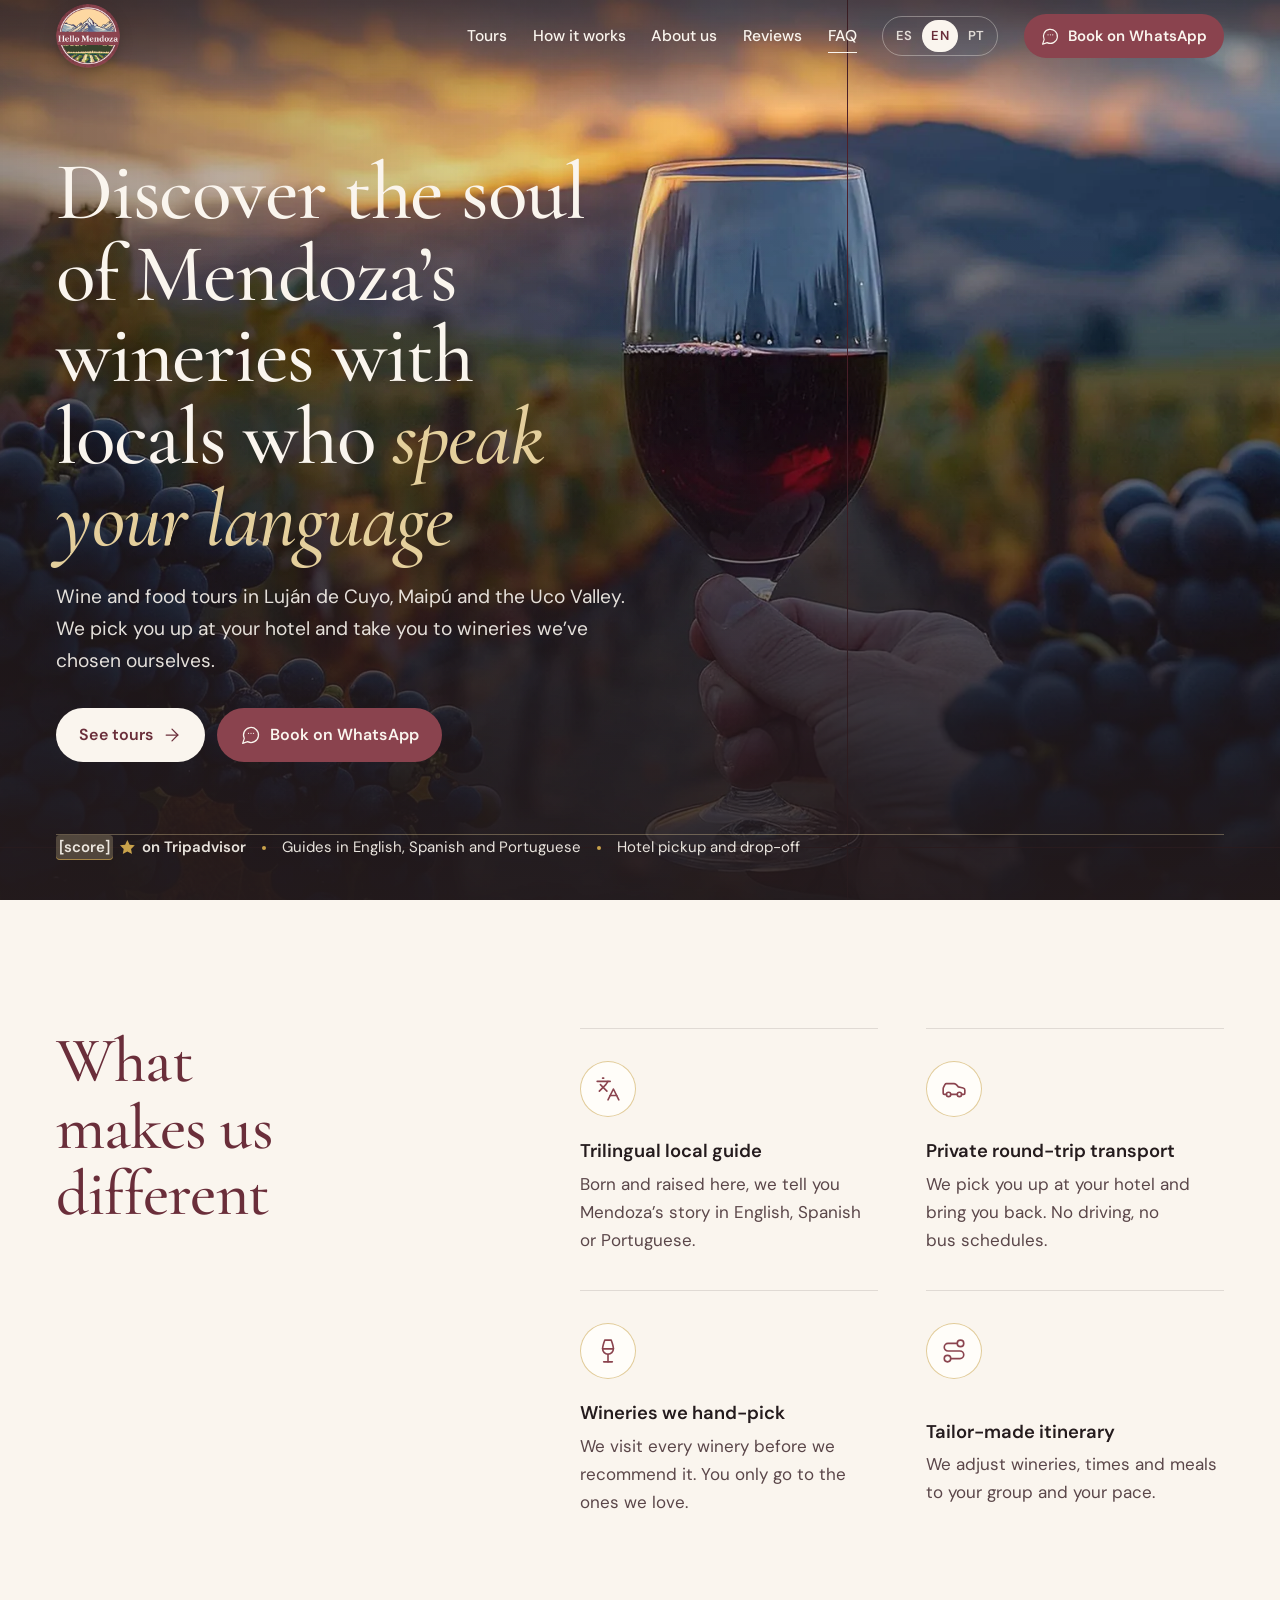
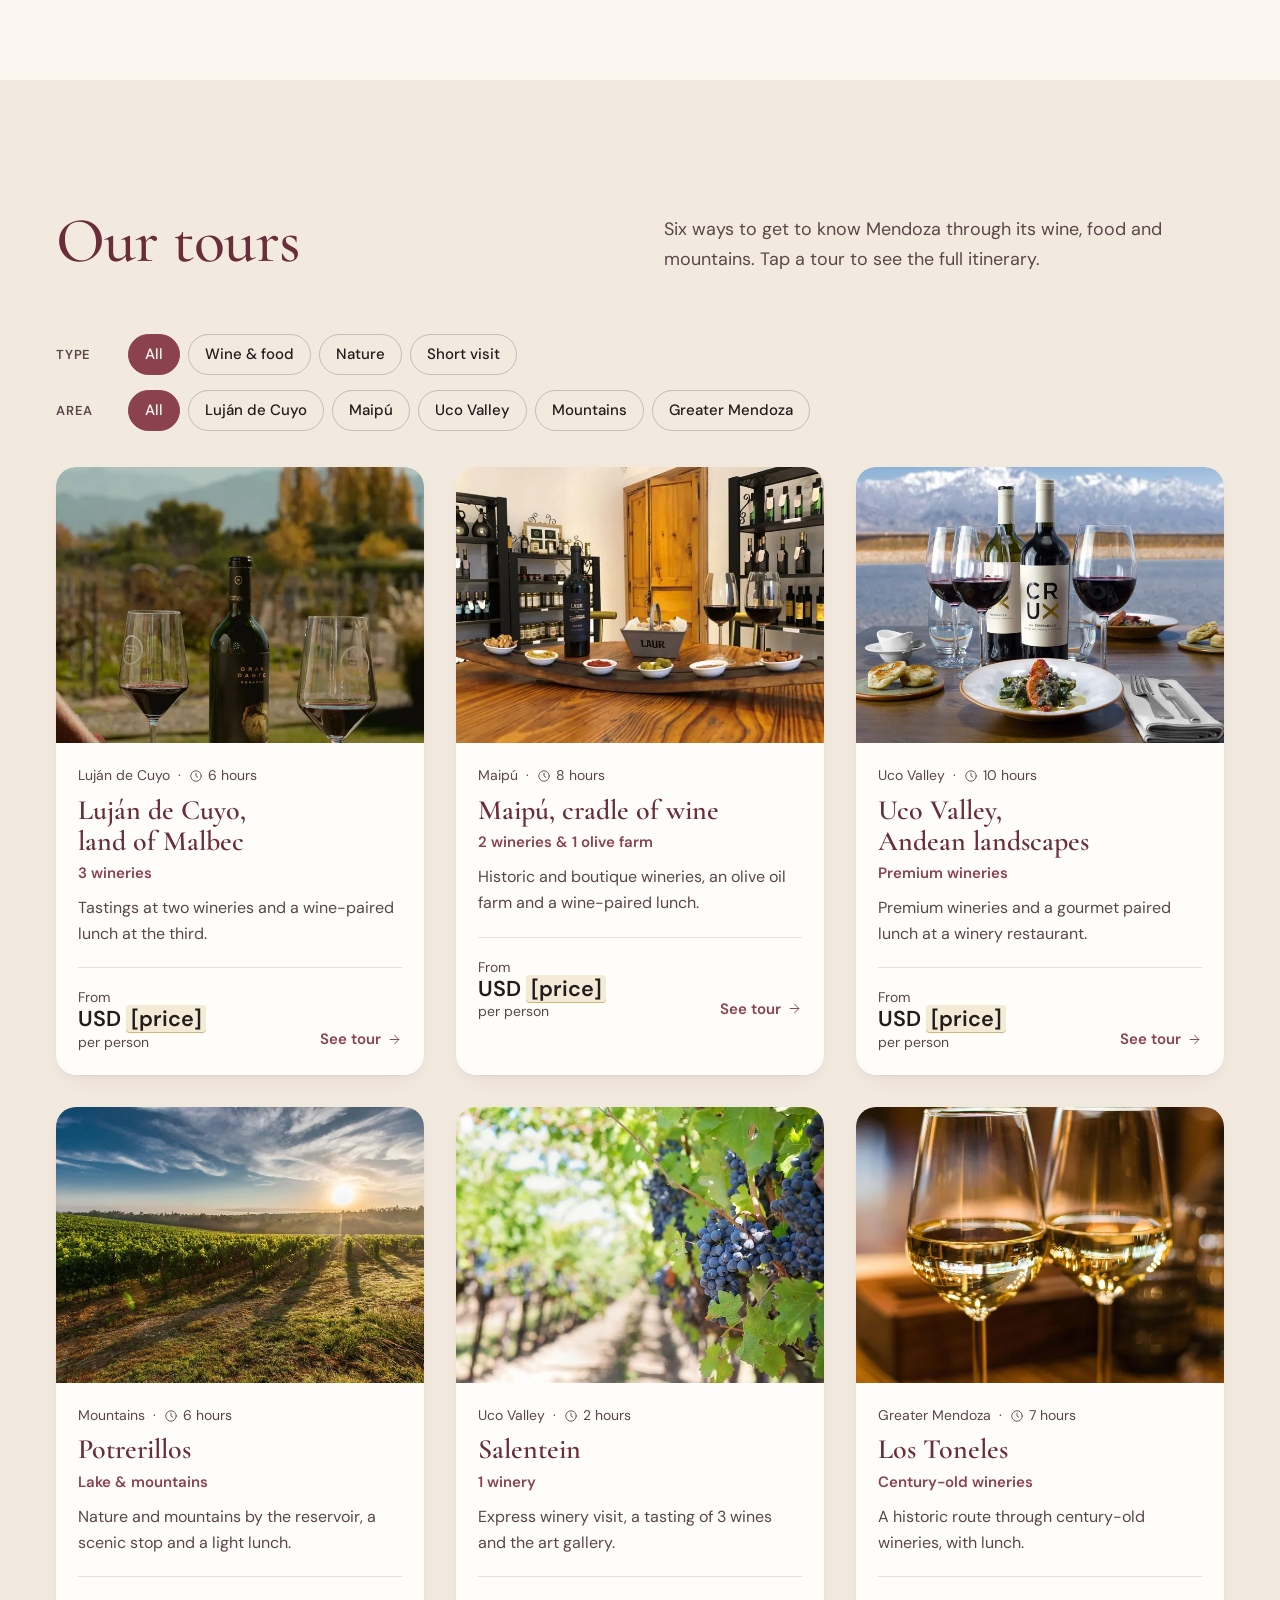
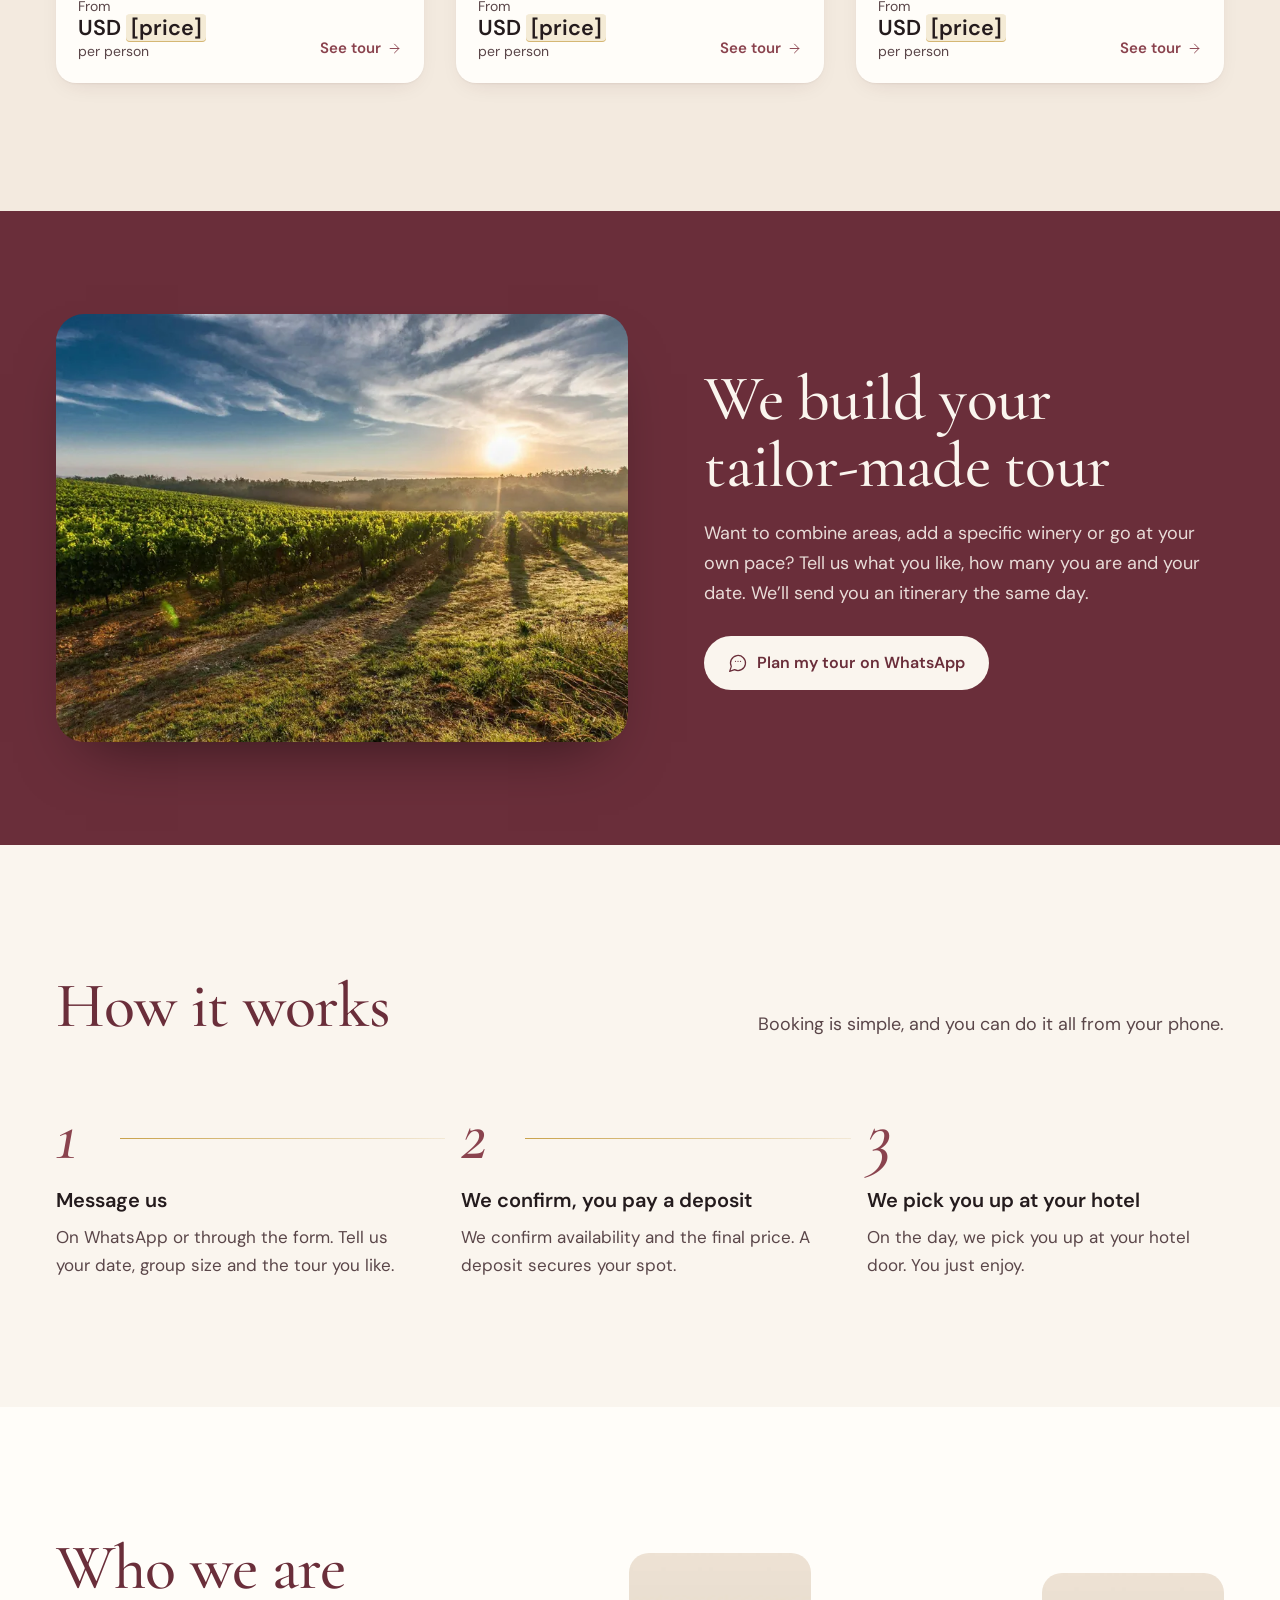
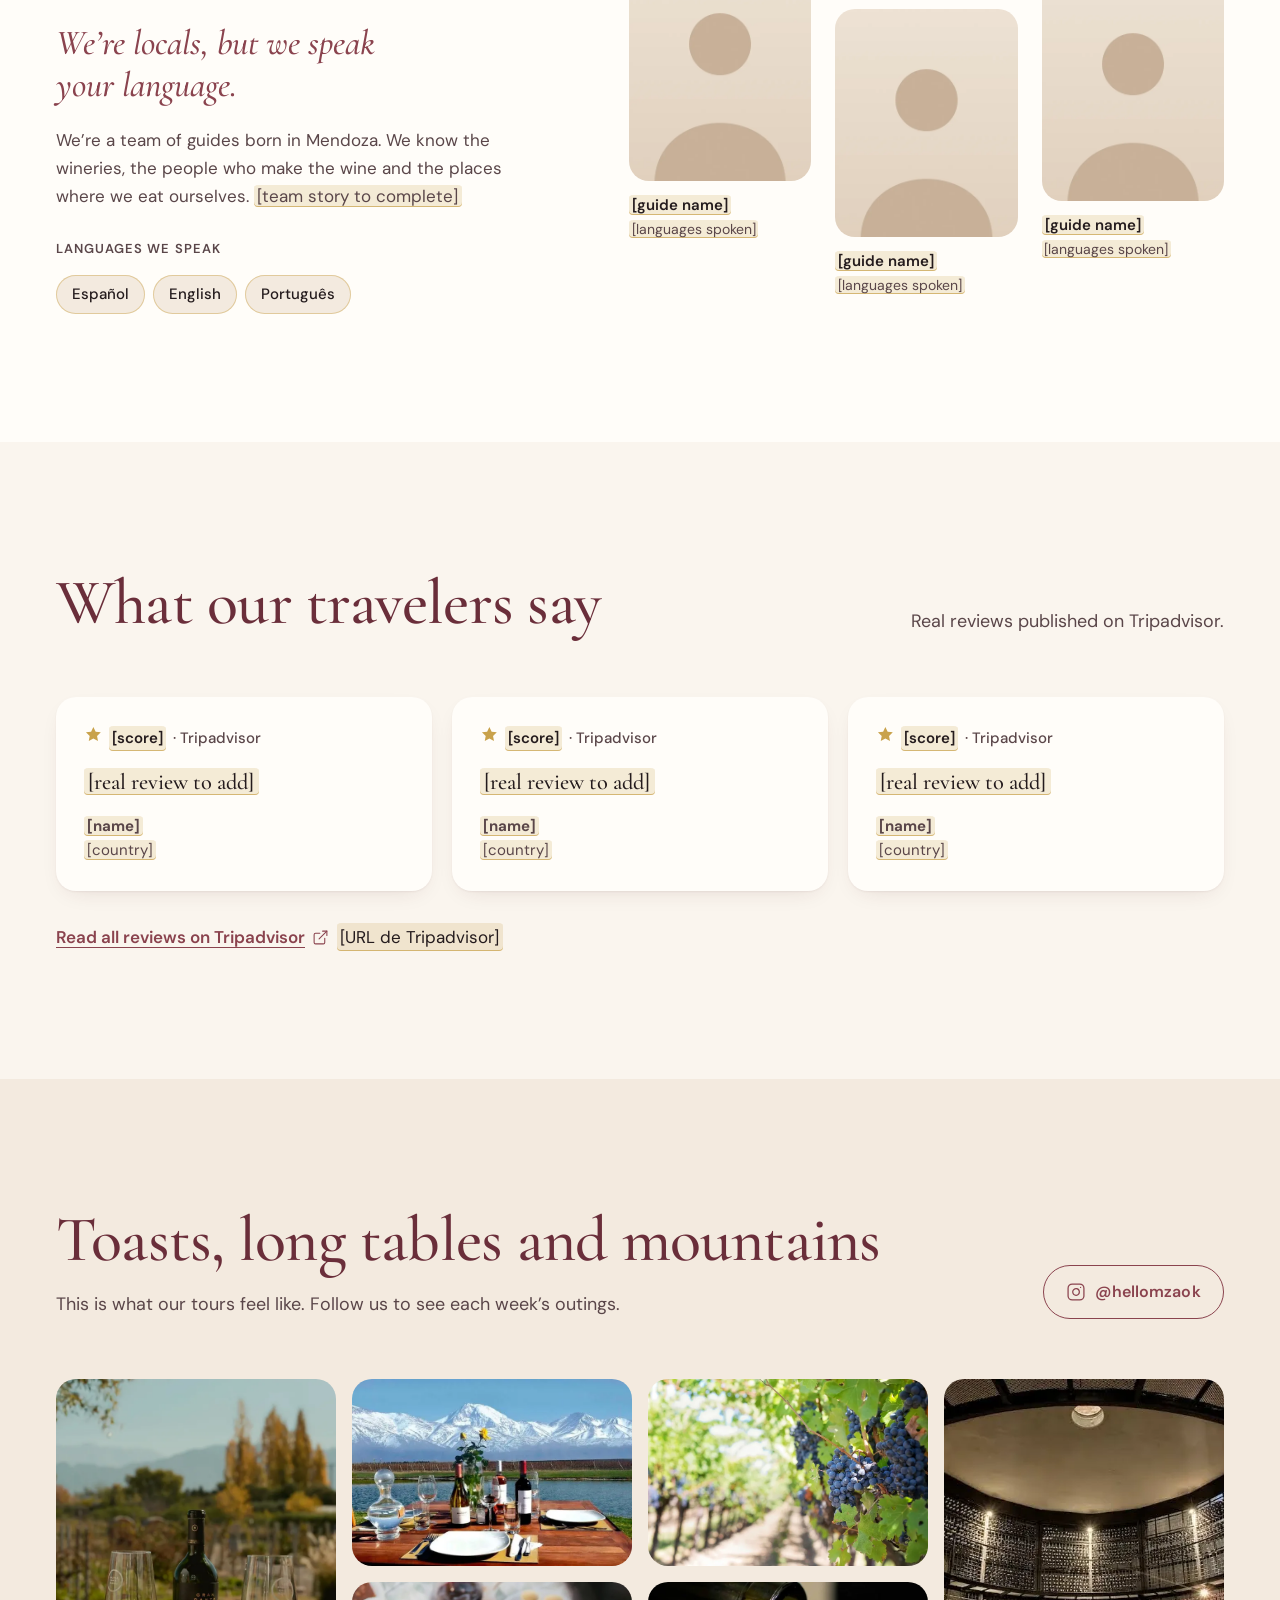
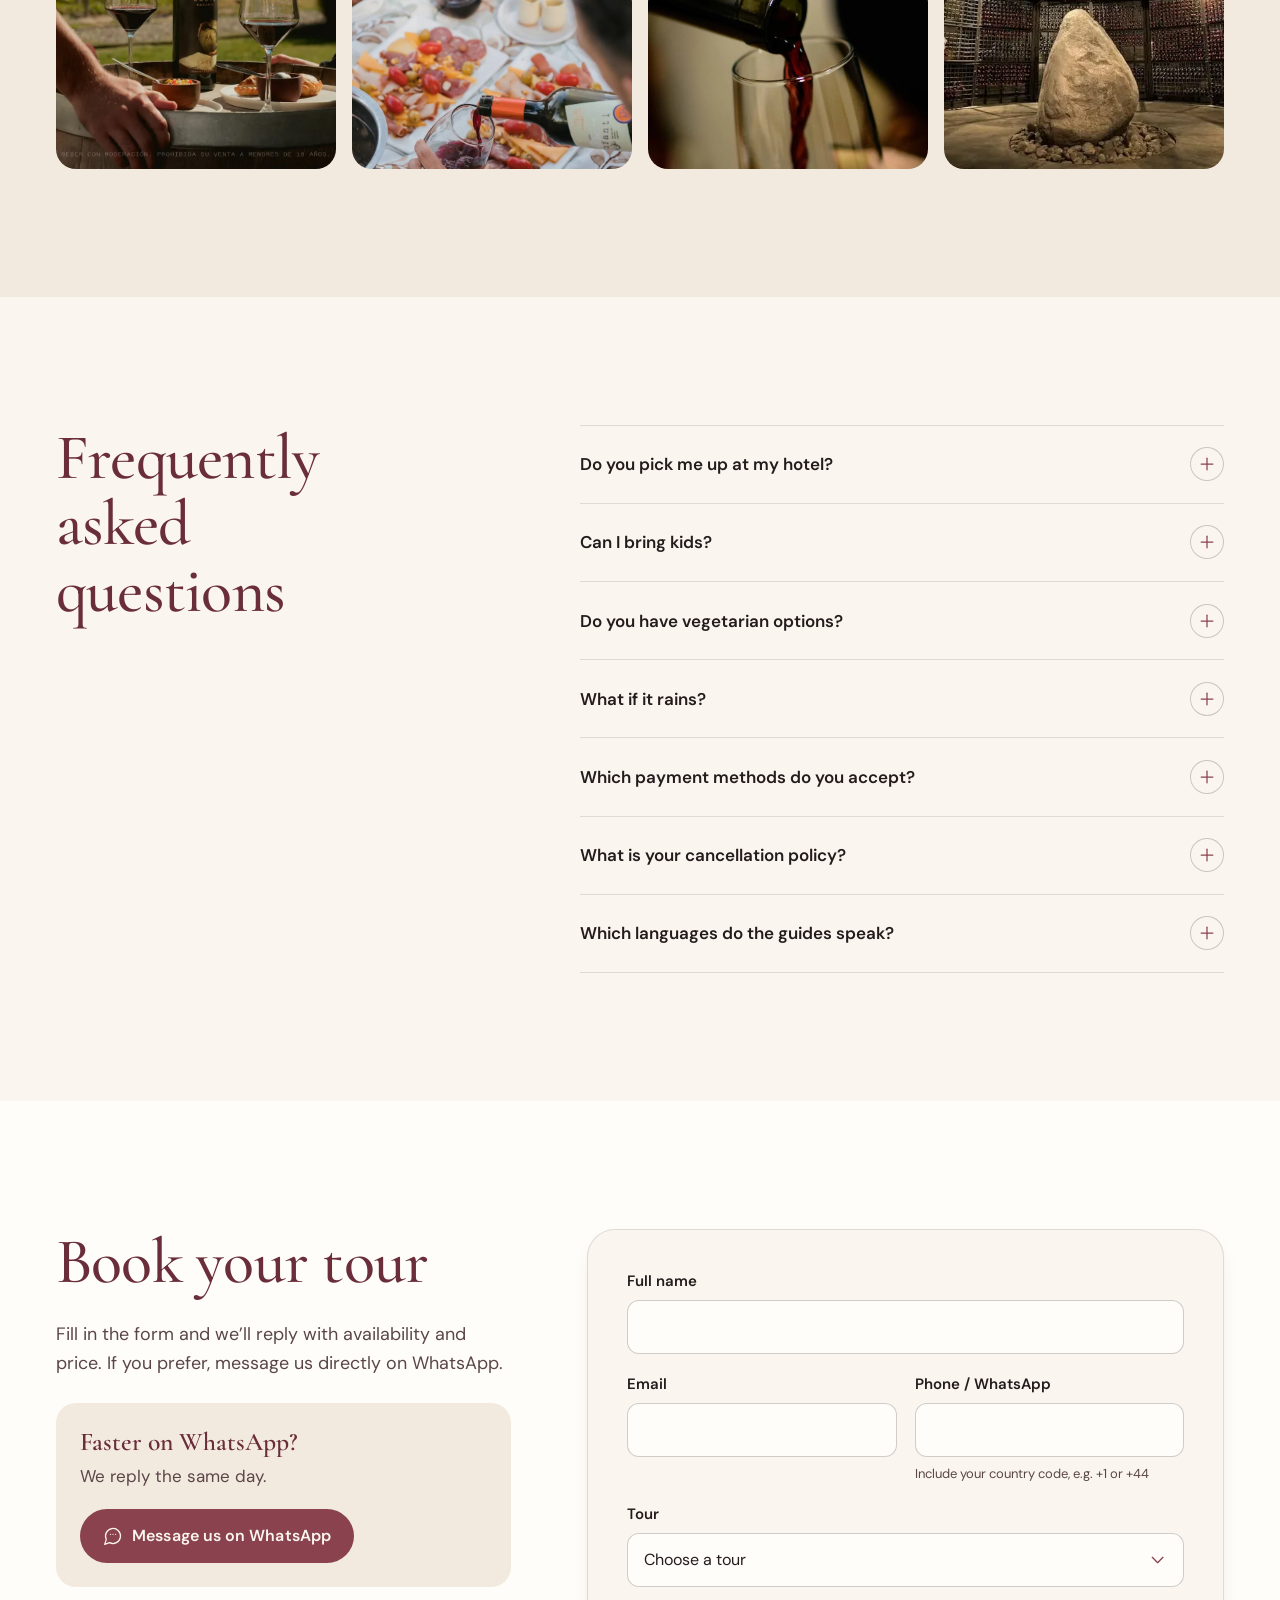
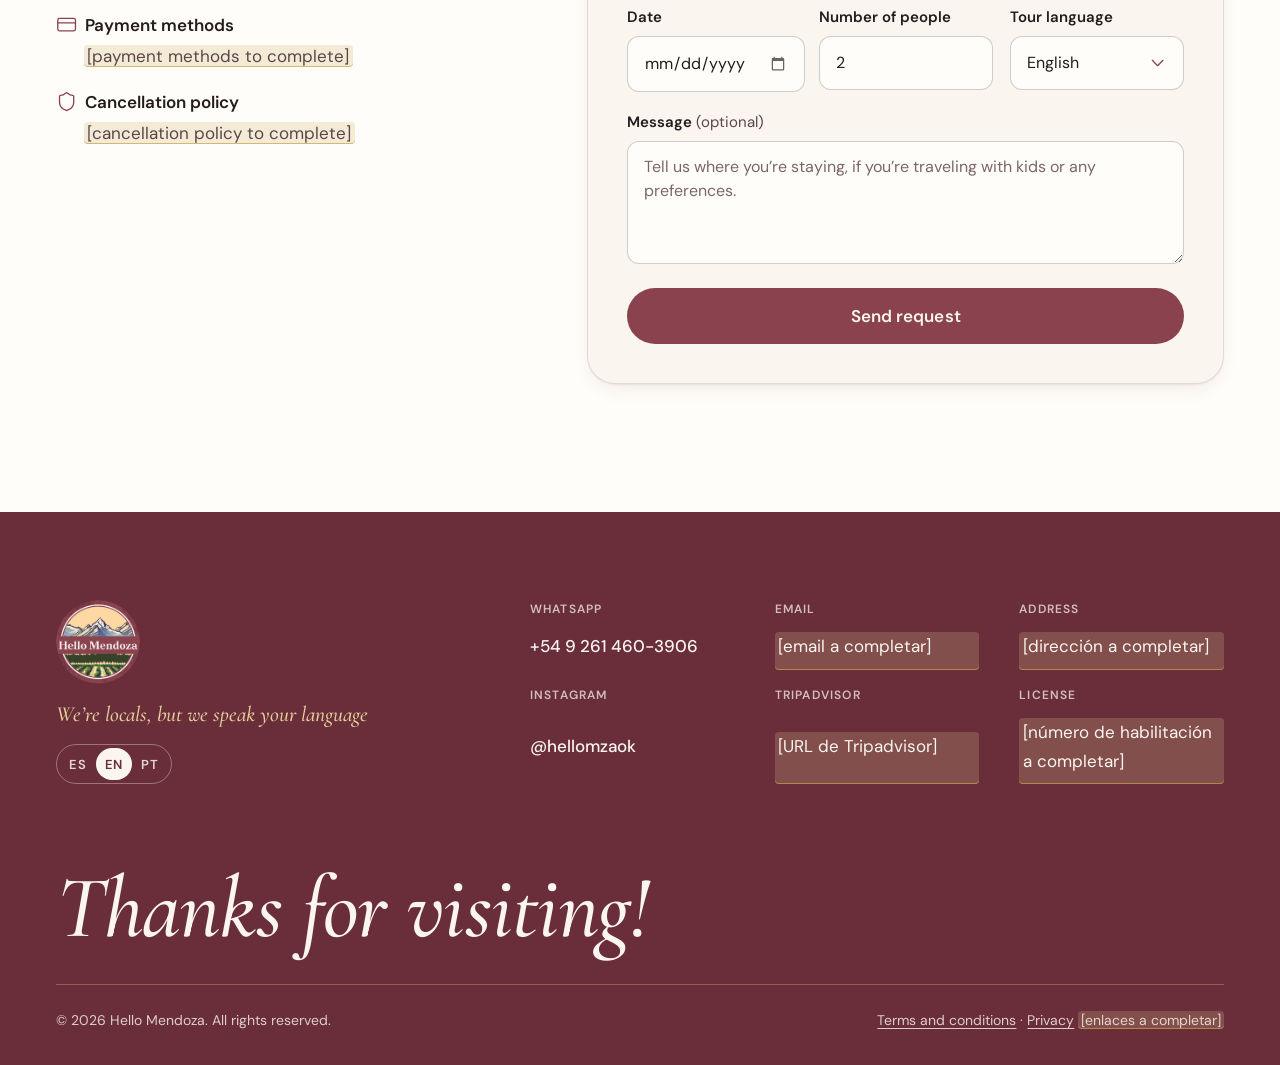
==== commit 3a6432d3: "Nuevo diseño: fotos y logo reales de Hello Mendoza, alts actualizados Co-Authored-By: Claude Sonnet " ====
--- a/public/en/index.html
+++ b/public/en/index.html
@@ -18,20 +18,20 @@
 <meta property="og:url" content="https://www.[tu-dominio].com/en/">
 <meta property="og:image" content="https://www.[tu-dominio].com/assets/img/og-image.jpg">
 <meta property="og:image:width" content="1200"><meta property="og:image:height" content="630">
-<meta property="og:image:alt" content="Glass of red wine over a Mendoza vineyard at sunset, with the snow-capped Andes behind">
+<meta property="og:image:alt" content="Mendoza vineyards at sunset with the Andes mountains">
 <meta property="og:locale" content="en_US">
 <meta property="og:locale:alternate" content="es_AR">
 <meta property="og:locale:alternate" content="pt_BR">
 <meta name="twitter:card" content="summary_large_image">
-<link rel="icon" href="../assets/img/favicon.svg" type="image/svg+xml">
+<link rel="icon" href="../assets/img/favicon.png" type="image/png">
 <link rel="apple-touch-icon" href="../assets/img/apple-touch-icon.png">
 <link rel="preload" href="../assets/fonts/dm-sans-latin-wght-normal.woff2" as="font" type="font/woff2" crossorigin>
 <link rel="preload" href="../assets/fonts/cormorant-garamond-latin-500-normal.woff2" as="font" type="font/woff2" crossorigin>
 <link rel="preload" as="image" href="../assets/img/hero-mobile-sm.webp" imagesrcset="../assets/img/hero-mobile-sm.webp 800w, ../assets/img/hero-mobile.webp 1080w" imagesizes="100vw" media="(max-width: 699px)" fetchpriority="high">
 <link rel="preload" as="image" href="../assets/img/hero-desktop.webp" imagesrcset="../assets/img/hero-desktop-sm.webp 800w, ../assets/img/hero-desktop.webp 1920w" imagesizes="100vw" media="(min-width: 700px)" fetchpriority="high">
-<link rel="stylesheet" href="../assets/css/styles.css?v=mwc6c4gv">
+<link rel="stylesheet" href="../assets/css/styles.css?v=mwcab77q">
 <script>(function(d){d.classList.add('js');try{if(matchMedia('(prefers-reduced-motion: no-preference)').matches)d.classList.add('anim');var s=localStorage.getItem('hm-lang'),m={es:'',en:'en/',pt:'pt/'};if(false&&s&&s!=='es'&&m[s]&&!/[?&]lang=es/.test(location.search))location.replace('../'+m[s]+location.hash)}catch(e){}})(document.documentElement)</script>
-<script type="application/ld+json">{"@context":"https://schema.org","@type":"TravelAgency","name":"Hello Mendoza","slogan":"We’re locals, but we speak your language","description":"Mendoza wine tours with local guides who speak English, Spanish and Portuguese, plus hotel pickup. Luján de Cuyo, Maipú and Uco Valley. Book on WhatsApp.","url":"https://www.[tu-dominio].com/en/","image":"https://www.[tu-dominio].com/assets/img/og-image.jpg","logo":"https://www.[tu-dominio].com/assets/img/logo.svg","telephone":"+5492614603906","address":{"@type":"PostalAddress","addressLocality":"Mendoza","addressRegion":"Mendoza","addressCountry":"AR"},"areaServed":[{"@type":"Place","name":"Luján de Cuyo"},{"@type":"Place","name":"Maipú"},{"@type":"Place","name":"Valle de Uco"},{"@type":"Place","name":"Mendoza"}],"knowsLanguage":["es","en","pt"],"sameAs":["https://www.instagram.com/hellomzaok/"],"makesOffer":[{"@type":"Offer","itemOffered":{"@type":"TouristTrip","name":"Luján de Cuyo, land of Malbec","description":"Tastings at two wineries and a wine-paired lunch at the third."}},{"@type":"Offer","itemOffered":{"@type":"TouristTrip","name":"Maipú, cradle of wine","description":"Historic and boutique wineries, an olive oil farm and a wine-paired lunch."}},{"@type":"Offer","itemOffered":{"@type":"TouristTrip","name":"Uco Valley, Andean landscapes","description":"Premium wineries and a gourmet paired lunch at a winery restaurant."}},{"@type":"Offer","itemOffered":{"@type":"TouristTrip","name":"Potrerillos","description":"Nature and mountains by the reservoir, a scenic stop and a light lunch."}},{"@type":"Offer","itemOffered":{"@type":"TouristTrip","name":"Salentein","description":"Express winery visit, a tasting of 3 wines and the art gallery."}},{"@type":"Offer","itemOffered":{"@type":"TouristTrip","name":"Los Toneles","description":"A historic route through century-old wineries, with lunch."}}]}</script>
+<script type="application/ld+json">{"@context":"https://schema.org","@type":"TravelAgency","name":"Hello Mendoza","slogan":"We’re locals, but we speak your language","description":"Mendoza wine tours with local guides who speak English, Spanish and Portuguese, plus hotel pickup. Luján de Cuyo, Maipú and Uco Valley. Book on WhatsApp.","url":"https://www.[tu-dominio].com/en/","image":"https://www.[tu-dominio].com/assets/img/og-image.jpg","logo":"https://www.[tu-dominio].com/assets/img/logo.png","telephone":"+5492614603906","address":{"@type":"PostalAddress","addressLocality":"Mendoza","addressRegion":"Mendoza","addressCountry":"AR"},"areaServed":[{"@type":"Place","name":"Luján de Cuyo"},{"@type":"Place","name":"Maipú"},{"@type":"Place","name":"Valle de Uco"},{"@type":"Place","name":"Mendoza"}],"knowsLanguage":["es","en","pt"],"sameAs":["https://www.instagram.com/hellomzaok/"],"makesOffer":[{"@type":"Offer","itemOffered":{"@type":"TouristTrip","name":"Luján de Cuyo, land of Malbec","description":"Tastings at two wineries and a wine-paired lunch at the third."}},{"@type":"Offer","itemOffered":{"@type":"TouristTrip","name":"Maipú, cradle of wine","description":"Historic and boutique wineries, an olive oil farm and a wine-paired lunch."}},{"@type":"Offer","itemOffered":{"@type":"TouristTrip","name":"Uco Valley, Andean landscapes","description":"Premium wineries and a gourmet paired lunch at a winery restaurant."}},{"@type":"Offer","itemOffered":{"@type":"TouristTrip","name":"Potrerillos","description":"Nature and mountains by the reservoir, a scenic stop and a light lunch."}},{"@type":"Offer","itemOffered":{"@type":"TouristTrip","name":"Salentein","description":"Express winery visit, a tasting of 3 wines and the art gallery."}},{"@type":"Offer","itemOffered":{"@type":"TouristTrip","name":"Los Toneles","description":"A historic route through century-old wineries, with lunch."}}]}</script>
 </head>
 <body>
 <svg xmlns="http://www.w3.org/2000/svg" style="display:none"><symbol id="i-languages" viewBox="0 0 24 24" fill="none" stroke="currentColor" stroke-width="1.5" stroke-linecap="round" stroke-linejoin="round"><path d="m5 8 6 6"/><path d="m4 14 6-6 2-3"/><path d="M2 5h12"/><path d="M7 2h1"/><path d="m22 22-5-10-5 10"/><path d="M14 18h6"/></symbol><symbol id="i-van" viewBox="0 0 24 24" fill="none" stroke="currentColor" stroke-width="1.5" stroke-linecap="round" stroke-linejoin="round"><path d="M19 17h2c.6 0 1-.4 1-1v-3c0-.9-.7-1.7-1.5-1.9C18.7 10.6 16 10 16 10s-1.3-1.4-2.2-2.3c-.5-.4-1.1-.7-1.8-.7H5c-.6 0-1.1.4-1.4.9l-1.4 2.9A3.7 3.7 0 0 0 2 12v4c0 .6.4 1 1 1h2"/><circle cx="7" cy="17" r="2"/><path d="M9 17h6"/><circle cx="17" cy="17" r="2"/></symbol><symbol id="i-glass" viewBox="0 0 24 24" fill="none" stroke="currentColor" stroke-width="1.5" stroke-linecap="round" stroke-linejoin="round"><path d="M8 22h8"/><path d="M7 10h10"/><path d="M12 15v7"/><path d="M12 15a5 5 0 0 0 5-5c0-2-.5-4-2-8H9c-1.5 4-2 6-2 8a5 5 0 0 0 5 5Z"/></symbol><symbol id="i-route" viewBox="0 0 24 24" fill="none" stroke="currentColor" stroke-width="1.5" stroke-linecap="round" stroke-linejoin="round"><circle cx="6" cy="19" r="3"/><path d="M9 19h8.5a3.5 3.5 0 0 0 0-7h-11a3.5 3.5 0 0 1 0-7H15"/><circle cx="18" cy="5" r="3"/></symbol><symbol id="i-chat" viewBox="0 0 24 24" fill="none" stroke="currentColor" stroke-width="1.5" stroke-linecap="round" stroke-linejoin="round"><path d="M7.9 20A9 9 0 1 0 4 16.1L2 22Z"/><path d="M9 10h.01"/><path d="M12 10h.01"/><path d="M15 10h.01"/></symbol><symbol id="i-arrow" viewBox="0 0 24 24" fill="none" stroke="currentColor" stroke-width="1.5" stroke-linecap="round" stroke-linejoin="round"><path d="M5 12h14"/><path d="m12 5 7 7-7 7"/></symbol><symbol id="i-left" viewBox="0 0 24 24" fill="none" stroke="currentColor" stroke-width="1.5" stroke-linecap="round" stroke-linejoin="round"><path d="m15 18-6-6 6-6"/></symbol><symbol id="i-right" viewBox="0 0 24 24" fill="none" stroke="currentColor" stroke-width="1.5" stroke-linecap="round" stroke-linejoin="round"><path d="m9 18 6-6-6-6"/></symbol><symbol id="i-down" viewBox="0 0 24 24" fill="none" stroke="currentColor" stroke-width="1.5" stroke-linecap="round" stroke-linejoin="round"><path d="m6 9 6 6 6-6"/></symbol><symbol id="i-x" viewBox="0 0 24 24" fill="none" stroke="currentColor" stroke-width="1.5" stroke-linecap="round" stroke-linejoin="round"><path d="M18 6 6 18"/><path d="m6 6 12 12"/></symbol><symbol id="i-menu" viewBox="0 0 24 24" fill="none" stroke="currentColor" stroke-width="1.5" stroke-linecap="round" stroke-linejoin="round"><path d="M4 7h16"/><path d="M4 12h16"/><path d="M4 17h16"/></symbol><symbol id="i-clock" viewBox="0 0 24 24" fill="none" stroke="currentColor" stroke-width="1.5" stroke-linecap="round" stroke-linejoin="round"><circle cx="12" cy="12" r="9"/><path d="M12 7v5l3 2"/></symbol><symbol id="i-pin" viewBox="0 0 24 24" fill="none" stroke="currentColor" stroke-width="1.5" stroke-linecap="round" stroke-linejoin="round"><path d="M20 10c0 5-5.5 10.2-7.4 11.8a1 1 0 0 1-1.2 0C9.5 20.2 4 15 4 10a8 8 0 0 1 16 0"/><circle cx="12" cy="10" r="3"/></symbol><symbol id="i-check" viewBox="0 0 24 24" fill="none" stroke="currentColor" stroke-width="1.5" stroke-linecap="round" stroke-linejoin="round"><path d="M20 6 9 17l-5-5"/></symbol><symbol id="i-minus" viewBox="0 0 24 24" fill="none" stroke="currentColor" stroke-width="1.5" stroke-linecap="round" stroke-linejoin="round"><path d="M6 12h12"/></symbol><symbol id="i-plus" viewBox="0 0 24 24" fill="none" stroke="currentColor" stroke-width="1.5" stroke-linecap="round" stroke-linejoin="round"><path d="M12 5v14"/><path d="M5 12h14"/></symbol><symbol id="i-instagram" viewBox="0 0 24 24" fill="none" stroke="currentColor" stroke-width="1.5" stroke-linecap="round" stroke-linejoin="round"><rect x="2.5" y="2.5" width="19" height="19" rx="5"/><path d="M16 11.4A4 4 0 1 1 12.6 8a4 4 0 0 1 3.4 3.4z"/><path d="M17.5 6.5h.01"/></symbol><symbol id="i-mail" viewBox="0 0 24 24" fill="none" stroke="currentColor" stroke-width="1.5" stroke-linecap="round" stroke-linejoin="round"><rect x="2" y="4" width="20" height="16" rx="2"/><path d="m22 7-9 5.7a2 2 0 0 1-2 0L2 7"/></symbol><symbol id="i-baby" viewBox="0 0 24 24" fill="none" stroke="currentColor" stroke-width="1.5" stroke-linecap="round" stroke-linejoin="round"><path d="M9 12h.01"/><path d="M15 12h.01"/><path d="M10 16c.5.3 1.2.5 2 .5s1.5-.2 2-.5"/><path d="M19 6.3a9 9 0 0 1 1.8 3.9 2 2 0 0 1 0 3.6 9 9 0 0 1-17.6 0 2 2 0 0 1 0-3.6A9 9 0 0 1 12 3c2 0 3.5 1.1 3.5 2.5s-.9 2.5-2 2.5c-.8 0-1.5-.4-1.5-1"/></symbol><symbol id="i-expand" viewBox="0 0 24 24" fill="none" stroke="currentColor" stroke-width="1.5" stroke-linecap="round" stroke-linejoin="round"><path d="M15 3h6v6"/><path d="M9 21H3v-6"/><path d="M21 3l-7 7"/><path d="M3 21l7-7"/></symbol><symbol id="i-users" viewBox="0 0 24 24" fill="none" stroke="currentColor" stroke-width="1.5" stroke-linecap="round" stroke-linejoin="round"><path d="M16 21v-2a4 4 0 0 0-4-4H6a4 4 0 0 0-4 4v2"/><circle cx="9" cy="7" r="4"/><path d="M22 21v-2a4 4 0 0 0-3-3.9"/><path d="M16 3.1a4 4 0 0 1 0 7.8"/></symbol><symbol id="i-external" viewBox="0 0 24 24" fill="none" stroke="currentColor" stroke-width="1.5" stroke-linecap="round" stroke-linejoin="round"><path d="M15 3h6v6"/><path d="M10 14 21 3"/><path d="M18 13v6a2 2 0 0 1-2 2H5a2 2 0 0 1-2-2V8a2 2 0 0 1 2-2h6"/></symbol><symbol id="i-shield" viewBox="0 0 24 24" fill="none" stroke="currentColor" stroke-width="1.5" stroke-linecap="round" stroke-linejoin="round"><path d="M20 13c0 5-3.5 7.5-7.7 9a1 1 0 0 1-.7 0C7.5 20.5 4 18 4 13V6a1 1 0 0 1 1-1c2 0 4.5-1.2 6.2-2.7a1.2 1.2 0 0 1 1.6 0C14.5 3.8 17 5 19 5a1 1 0 0 1 1 1z"/></symbol><symbol id="i-card" viewBox="0 0 24 24" fill="none" stroke="currentColor" stroke-width="1.5" stroke-linecap="round" stroke-linejoin="round"><rect x="2" y="5" width="20" height="14" rx="2"/><path d="M2 10h20"/></symbol><symbol id="i-star" viewBox="0 0 24 24"><path fill="currentColor" d="M12 2.5l2.9 6 6.6.9-4.8 4.6 1.2 6.6L12 17.4l-5.9 3.2 1.2-6.6L2.5 9.4l6.6-.9z"/></symbol></svg>
@@ -40,8 +40,7 @@
 <header class="bar" data-bar>
   <div class="bar__in wrap">
     <a class="brand" href="#top" aria-label="Hello Mendoza, home">
-      <img class="brand__img brand__img--light" src="../assets/img/logo-light.svg" alt="Hello Mendoza" width="168" height="44">
-      <img class="brand__img brand__img--dark" src="../assets/img/logo.svg" alt="" width="168" height="44">
+      <img class="brand__img" src="../assets/img/logo.png" alt="Hello Mendoza" width="96" height="96">
     </a>
     <nav class="nav" aria-label="Main menu">
       <ul class="nav__list" id="nav-list">
@@ -59,7 +58,7 @@
 <section class="hero" id="top" aria-labelledby="hero-title">
   <picture class="hero__media">
     <source media="(max-width: 699px)" srcset="../assets/img/hero-mobile-sm.webp 800w, ../assets/img/hero-mobile.webp 1080w" sizes="100vw">
-    <img src="../assets/img/hero-desktop.webp" srcset="../assets/img/hero-desktop-sm.webp 800w, ../assets/img/hero-desktop.webp 1920w" sizes="100vw" width="1920" height="1080" alt="Glass of red wine over a Mendoza vineyard at sunset, with the snow-capped Andes behind" fetchpriority="high">
+    <img src="../assets/img/hero-desktop.webp" srcset="../assets/img/hero-desktop-sm.webp 800w, ../assets/img/hero-desktop.webp 1920w" sizes="100vw" width="1920" height="1080" alt="Mendoza vineyards at sunset with the Andes mountains" fetchpriority="high">
   </picture>
   <div class="hero__in wrap">
     <h1 class="hero__title" id="hero-title">Discover the soul of Mendoza’s wineries with locals who <em>speak your language</em></h1>
@@ -109,7 +108,7 @@
     <p class="sr-only" aria-live="polite" data-count></p>
     <ul class="grid-tours" role="list">
       <li class="tour reveal" data-type="wine" data-zone="lujan" data-id="lujan">
-        <div class="tour__media"><img class="" src="../assets/img/tour-lujan-1-sm.webp" srcset="../assets/img/tour-lujan-1-sm.webp 800w, ../assets/img/tour-lujan-1.webp 1600w" sizes="(min-width: 1100px) 33vw, (min-width: 700px) 50vw, 100vw" width="1600" height="1067" alt="Luján de Cuyo vineyards with the snow-capped Andes behind" loading="lazy" decoding="async"></div>
+        <div class="tour__media"><img class="" src="../assets/img/tour-lujan-1-sm.webp" srcset="../assets/img/tour-lujan-1-sm.webp 800w, ../assets/img/tour-lujan-1.webp 1600w" sizes="(min-width: 1100px) 33vw, (min-width: 700px) 50vw, 100vw" width="1600" height="1067" alt="Two glasses and a bottle of wine on a board, with the Andes behind" loading="lazy" decoding="async"></div>
         <div class="tour__body">
           <p class="tour__meta"><span>Luján de Cuyo</span><span aria-hidden="true">·</span><span><svg class="ic ic--sm" aria-hidden="true" focusable="false"><use href="#i-clock"/></svg>6 hours</span></p>
           <h3 class="tour__name"><a href="#tour-lujan" data-tour="lujan" aria-haspopup="dialog">Luján de Cuyo, land of Malbec</a></h3>
@@ -121,7 +120,7 @@
           </div>
         </div>
       </li><li class="tour reveal" data-type="wine" data-zone="maipu" data-id="maipu">
-        <div class="tour__media"><img class="" src="../assets/img/tour-maipu-1-sm.webp" srcset="../assets/img/tour-maipu-1-sm.webp 800w, ../assets/img/tour-maipu-1.webp 1600w" sizes="(min-width: 1100px) 33vw, (min-width: 700px) 50vw, 100vw" width="1600" height="1067" alt="Arched façade of a historic winery in Maipú" loading="lazy" decoding="async"></div>
+        <div class="tour__media"><img class="" src="../assets/img/tour-maipu-1-sm.webp" srcset="../assets/img/tour-maipu-1-sm.webp 800w, ../assets/img/tour-maipu-1.webp 1600w" sizes="(min-width: 1100px) 33vw, (min-width: 700px) 50vw, 100vw" width="1600" height="1067" alt="Tasting board with wine glasses at a Maipú winery" loading="lazy" decoding="async"></div>
         <div class="tour__body">
           <p class="tour__meta"><span>Maipú</span><span aria-hidden="true">·</span><span><svg class="ic ic--sm" aria-hidden="true" focusable="false"><use href="#i-clock"/></svg>8 hours</span></p>
           <h3 class="tour__name"><a href="#tour-maipu" data-tour="maipu" aria-haspopup="dialog">Maipú, cradle of wine</a></h3>
@@ -133,7 +132,7 @@
           </div>
         </div>
       </li><li class="tour reveal" data-type="wine" data-zone="uco" data-id="uco">
-        <div class="tour__media"><img class="" src="../assets/img/tour-uco-1-sm.webp" srcset="../assets/img/tour-uco-1-sm.webp 800w, ../assets/img/tour-uco-1.webp 1600w" sizes="(min-width: 1100px) 33vw, (min-width: 700px) 50vw, 100vw" width="1600" height="1067" alt="Uco Valley at dusk with the snow-capped Andes" loading="lazy" decoding="async"></div>
+        <div class="tour__media"><img class="" src="../assets/img/tour-uco-1-sm.webp" srcset="../assets/img/tour-uco-1-sm.webp 800w, ../assets/img/tour-uco-1.webp 1600w" sizes="(min-width: 1100px) 33vw, (min-width: 700px) 50vw, 100vw" width="1600" height="1067" alt="Bottles and glasses of red wine in front of a lake with the Andes behind" loading="lazy" decoding="async"></div>
         <div class="tour__body">
           <p class="tour__meta"><span>Uco Valley</span><span aria-hidden="true">·</span><span><svg class="ic ic--sm" aria-hidden="true" focusable="false"><use href="#i-clock"/></svg>10 hours</span></p>
           <h3 class="tour__name"><a href="#tour-uco" data-tour="uco" aria-haspopup="dialog">Uco Valley, Andean landscapes</a></h3>
@@ -145,7 +144,7 @@
           </div>
         </div>
       </li><li class="tour reveal" data-type="nature" data-zone="mountain" data-id="potrerillos">
-        <div class="tour__media"><img class="" src="../assets/img/tour-potrerillos-1-sm.webp" srcset="../assets/img/tour-potrerillos-1-sm.webp 800w, ../assets/img/tour-potrerillos-1.webp 1600w" sizes="(min-width: 1100px) 33vw, (min-width: 700px) 50vw, 100vw" width="1600" height="1067" alt="Potrerillos reservoir with the Andes reflected in the water" loading="lazy" decoding="async"></div>
+        <div class="tour__media"><img class="" src="../assets/img/tour-potrerillos-1-sm.webp" srcset="../assets/img/tour-potrerillos-1-sm.webp 800w, ../assets/img/tour-potrerillos-1.webp 1600w" sizes="(min-width: 1100px) 33vw, (min-width: 700px) 50vw, 100vw" width="1600" height="1067" alt="Mendoza vineyard at sunset with the sun over the rows" loading="lazy" decoding="async"></div>
         <div class="tour__body">
           <p class="tour__meta"><span>Mountains</span><span aria-hidden="true">·</span><span><svg class="ic ic--sm" aria-hidden="true" focusable="false"><use href="#i-clock"/></svg>6 hours</span></p>
           <h3 class="tour__name"><a href="#tour-potrerillos" data-tour="potrerillos" aria-haspopup="dialog">Potrerillos</a></h3>
@@ -157,7 +156,7 @@
           </div>
         </div>
       </li><li class="tour reveal" data-type="express" data-zone="uco" data-id="salentein">
-        <div class="tour__media"><img class="" src="../assets/img/tour-salentein-1-sm.webp" srcset="../assets/img/tour-salentein-1-sm.webp 800w, ../assets/img/tour-salentein-1.webp 1600w" sizes="(min-width: 1100px) 33vw, (min-width: 700px) 50vw, 100vw" width="1600" height="1067" alt="Salentein vineyards in the Uco Valley" loading="lazy" decoding="async"></div>
+        <div class="tour__media"><img class="" src="../assets/img/tour-salentein-1-sm.webp" srcset="../assets/img/tour-salentein-1-sm.webp 800w, ../assets/img/tour-salentein-1.webp 1600w" sizes="(min-width: 1100px) 33vw, (min-width: 700px) 50vw, 100vw" width="1600" height="1067" alt="Bunches of red grapes between vineyard rows" loading="lazy" decoding="async"></div>
         <div class="tour__body">
           <p class="tour__meta"><span>Uco Valley</span><span aria-hidden="true">·</span><span><svg class="ic ic--sm" aria-hidden="true" focusable="false"><use href="#i-clock"/></svg>2 hours</span></p>
           <h3 class="tour__name"><a href="#tour-salentein" data-tour="salentein" aria-haspopup="dialog">Salentein</a></h3>
@@ -169,7 +168,7 @@
           </div>
         </div>
       </li><li class="tour reveal" data-type="wine" data-zone="city" data-id="toneles">
-        <div class="tour__media"><img class="" src="../assets/img/tour-toneles-1-sm.webp" srcset="../assets/img/tour-toneles-1-sm.webp 800w, ../assets/img/tour-toneles-1.webp 1600w" sizes="(min-width: 1100px) 33vw, (min-width: 700px) 50vw, 100vw" width="1600" height="1067" alt="Cellar with century-old casks at a historic winery" loading="lazy" decoding="async"></div>
+        <div class="tour__media"><img class="" src="../assets/img/tour-toneles-1-sm.webp" srcset="../assets/img/tour-toneles-1-sm.webp 800w, ../assets/img/tour-toneles-1.webp 1600w" sizes="(min-width: 1100px) 33vw, (min-width: 700px) 50vw, 100vw" width="1600" height="1067" alt="Two glasses of white wine at a tasting" loading="lazy" decoding="async"></div>
         <div class="tour__body">
           <p class="tour__meta"><span>Greater Mendoza</span><span aria-hidden="true">·</span><span><svg class="ic ic--sm" aria-hidden="true" focusable="false"><use href="#i-clock"/></svg>7 hours</span></p>
           <h3 class="tour__name"><a href="#tour-toneles" data-tour="toneles" aria-haspopup="dialog">Los Toneles</a></h3>
@@ -188,7 +187,7 @@
 
 <section class="custom" aria-labelledby="custom-title">
   <div class="wrap custom__grid">
-    <div class="custom__media reveal"><img class="" src="../assets/img/custom-tour-sm.webp" srcset="../assets/img/custom-tour-sm.webp 800w, ../assets/img/custom-tour.webp 1600w" sizes="(min-width: 900px) 50vw, 100vw" width="1600" height="1067" alt="Mendoza vineyard at sunset with the Andes behind" loading="lazy" decoding="async"></div>
+    <div class="custom__media reveal"><img class="" src="../assets/img/custom-tour-sm.webp" srcset="../assets/img/custom-tour-sm.webp 800w, ../assets/img/custom-tour.webp 1600w" sizes="(min-width: 900px) 50vw, 100vw" width="1600" height="1067" alt="Mendoza vineyard at sunset with the sun through the clouds" loading="lazy" decoding="async"></div>
     <div class="custom__body">
       <h2 class="h2 reveal" id="custom-title">We build your tailor-made tour</h2>
       <p class="reveal">Want to combine areas, add a specific winery or go at your own pace? Tell us what you like, how many you are and your date. We’ll send you an itinerary the same day.</p>
@@ -265,7 +264,7 @@
       <a class="btn btn--outline reveal" href="https://www.instagram.com/hellomzaok/" target="_blank" rel="noopener"><svg class="ic" aria-hidden="true" focusable="false"><use href="#i-instagram"/></svg>@hellomzaok</a>
     </div>
     <ul class="gal" role="list">
-      <li class="gal__item gal__item--tall reveal"><img class="" src="../assets/img/gallery-1-sm.webp" srcset="../assets/img/gallery-1-sm.webp 800w, ../assets/img/gallery-1.webp 1200w" sizes="(min-width: 900px) 25vw, 50vw" width="1200" height="1500" alt="Travelers toasting with red wine at a Mendoza winery" loading="lazy" decoding="async"></li><li class="gal__item  reveal"><img class="" src="../assets/img/gallery-2-sm.webp" srcset="../assets/img/gallery-2-sm.webp 800w, ../assets/img/gallery-2.webp 1200w" sizes="(min-width: 900px) 25vw, 50vw" width="1200" height="800" alt="Tasting of white, rosé and red wines" loading="lazy" decoding="async"></li><li class="gal__item  reveal"><img class="" src="../assets/img/gallery-3-sm.webp" srcset="../assets/img/gallery-3-sm.webp 800w, ../assets/img/gallery-3.webp 1200w" sizes="(min-width: 900px) 25vw, 50vw" width="1200" height="800" alt="Mendoza vineyards on a sunny afternoon" loading="lazy" decoding="async"></li><li class="gal__item gal__item--tall reveal"><img class="" src="../assets/img/gallery-4-sm.webp" srcset="../assets/img/gallery-4-sm.webp 800w, ../assets/img/gallery-4.webp 1200w" sizes="(min-width: 900px) 25vw, 50vw" width="1200" height="1500" alt="Group walking through a barrel cellar" loading="lazy" decoding="async"></li><li class="gal__item  reveal"><img class="" src="../assets/img/gallery-5-sm.webp" srcset="../assets/img/gallery-5-sm.webp 800w, ../assets/img/gallery-5.webp 1200w" sizes="(min-width: 900px) 25vw, 50vw" width="1200" height="800" alt="Two glasses of Malbec clinking in a toast" loading="lazy" decoding="async"></li><li class="gal__item  reveal"><img class="" src="../assets/img/gallery-6-sm.webp" srcset="../assets/img/gallery-6-sm.webp 800w, ../assets/img/gallery-6.webp 1200w" sizes="(min-width: 900px) 25vw, 50vw" width="1200" height="800" alt="Shared wine-paired lunch at a winery" loading="lazy" decoding="async"></li>
+      <li class="gal__item gal__item--tall reveal"><img class="" src="../assets/img/gallery-1-sm.webp" srcset="../assets/img/gallery-1-sm.webp 800w, ../assets/img/gallery-1.webp 1200w" sizes="(min-width: 900px) 25vw, 50vw" width="1200" height="1500" alt="Two glasses and a bottle of wine on a board, with the Andes behind" loading="lazy" decoding="async"></li><li class="gal__item  reveal"><img class="" src="../assets/img/gallery-2-sm.webp" srcset="../assets/img/gallery-2-sm.webp 800w, ../assets/img/gallery-2.webp 1200w" sizes="(min-width: 900px) 25vw, 50vw" width="1200" height="800" alt="Table set beside a lake with snow-capped mountains behind" loading="lazy" decoding="async"></li><li class="gal__item  reveal"><img class="" src="../assets/img/gallery-3-sm.webp" srcset="../assets/img/gallery-3-sm.webp 800w, ../assets/img/gallery-3.webp 1200w" sizes="(min-width: 900px) 25vw, 50vw" width="1200" height="800" alt="Bunches of red grapes between vineyard rows" loading="lazy" decoding="async"></li><li class="gal__item gal__item--tall reveal"><img class="" src="../assets/img/gallery-4-sm.webp" srcset="../assets/img/gallery-4-sm.webp 800w, ../assets/img/gallery-4.webp 1200w" sizes="(min-width: 900px) 25vw, 50vw" width="1200" height="1500" alt="Round cellar with a large stone in the middle and walls of bottles" loading="lazy" decoding="async"></li><li class="gal__item  reveal"><img class="" src="../assets/img/gallery-5-sm.webp" srcset="../assets/img/gallery-5-sm.webp 800w, ../assets/img/gallery-5.webp 1200w" sizes="(min-width: 900px) 25vw, 50vw" width="1200" height="800" alt="Charcuterie spread and a glass of red wine on the table" loading="lazy" decoding="async"></li><li class="gal__item  reveal"><img class="" src="../assets/img/gallery-6-sm.webp" srcset="../assets/img/gallery-6-sm.webp 800w, ../assets/img/gallery-6.webp 1200w" sizes="(min-width: 900px) 25vw, 50vw" width="1200" height="800" alt="Red wine being poured into a glass" loading="lazy" decoding="async"></li>
     </ul>
   </div>
 </section>
@@ -360,7 +359,7 @@
   <div class="wrap">
     <div class="foot__top">
       <div class="foot__brand">
-        <img src="../assets/img/logo-light.svg" alt="Hello Mendoza" width="168" height="44" loading="lazy">
+        <img src="../assets/img/logo.png" alt="Hello Mendoza" width="96" height="96" loading="lazy">
         <p class="foot__slogan">We’re locals, but we speak your language</p>
         <nav class="lang lang--foot" aria-label="Language"><a href="../" hreflang="es" lang="es" data-lang="es"  title="Español">ES</a><a href="../en/" hreflang="en" lang="en" data-lang="en" aria-current="true" title="English">EN</a><a href="../pt/" hreflang="pt" lang="pt" data-lang="pt"  title="Português">PT</a></nav>
       </div>
@@ -394,7 +393,7 @@
 </dialog>
 <div class="suggest" hidden data-suggest><p data-suggest-text></p><a class="btn btn--light btn--sm" data-suggest-go></a><button type="button" class="suggest__x" data-suggest-x><svg class="ic" aria-hidden="true" focusable="false"><use href="#i-x"/></svg></button></div>
 
-<script id="hm-data" type="application/json">{"lang":"en","whatsapp":"5492614603906","webhook":"https://n8n.comercialsl.com/webhook/formulario-hellomendoza","gaId":"","pixelId":"","base":"../","tours":[{"id":"lujan","type":"wine","zone":"lujan","hours":6,"stops":"3 wineries","name":"Luján de Cuyo, land of Malbec","line":"Tastings at two wineries and a wine-paired lunch at the third.","summary":"The area that made Malbec famous. Taste at two wineries and finish with a wine-paired lunch at the third, with the Andes in the background.","alts":["Luján de Cuyo vineyards with the snow-capped Andes behind","Oak barrel room at a Luján de Cuyo winery","Wine-paired lunch table with dishes and glasses of Malbec"],"itinerary":[["09:30","Hotel pickup"],["10:15","First winery: tour and tasting"],["12:00","Second winery: tasting"],["13:30","Wine-paired lunch at the third winery"],["15:30","Back to your hotel"]],"includes":["Private round-trip transport from your hotel","Local guide in English, Spanish or Portuguese","Tastings at two wineries","Wine-paired lunch at the third winery"],"excludes":["Wine purchases at the wineries","Tips","[others to complete]"],"wineries":"[suggested wineries to complete]","price":"[price]"},{"id":"maipu","type":"wine","zone":"maipu","hours":8,"stops":"2 wineries & 1 olive farm","name":"Maipú, cradle of wine","line":"Historic and boutique wineries, an olive oil farm and a wine-paired lunch.","summary":"Where Mendoza’s wine story began. A historic winery, a boutique one and an olive farm to taste olive oils, with a wine-paired lunch.","alts":["Arched façade of a historic winery in Maipú","Olive groves in Maipú with the Andes behind","Tasting of white, rosé and red wine at a boutique winery"],"itinerary":[["09:00","Hotel pickup"],["09:45","Historic winery: tour and tasting"],["11:30","Olive farm: production and oil tasting"],["13:00","Boutique winery with wine-paired lunch"],["17:00","Back to your hotel"]],"includes":["Private round-trip transport from your hotel","Local guide in English, Spanish or Portuguese","Tastings at two wineries","Olive farm visit and tasting","Wine-paired lunch"],"excludes":["Purchases at wineries and the olive farm","Tips","[others to complete]"],"wineries":"[suggested wineries to complete]","price":"[price]"},{"id":"uco","type":"wine","zone":"uco","hours":10,"stops":"Premium wineries","name":"Uco Valley, Andean landscapes","line":"Premium wineries and a gourmet paired lunch at a winery restaurant.","summary":"High-altitude vineyards at the foot of the Andes. Visit premium wineries and enjoy a gourmet, wine-paired lunch at a winery restaurant.","alts":["Uco Valley at dusk with the snow-capped Andes","Three glasses at a high-altitude wine tasting","Gourmet lunch served at a winery restaurant"],"itinerary":[["08:30","Hotel pickup"],["10:00","First premium winery: tour and tasting"],["13:00","Gourmet paired lunch at a winery restaurant"],["15:30","Second premium winery"],["18:30","Back to your hotel"]],"includes":["Private round-trip transport from your hotel","Local guide in English, Spanish or Portuguese","Tastings at premium wineries","Gourmet lunch with wine pairing"],"excludes":["Wine purchases at the wineries","Tips","[others to complete]"],"wineries":"[suggested wineries to complete]","price":"[price]"},{"id":"potrerillos","type":"nature","zone":"mountain","hours":6,"stops":"Lake & mountains","name":"Potrerillos","line":"Nature and mountains by the reservoir, a scenic stop and a light lunch.","summary":"[description to complete]","alts":["Potrerillos reservoir with the Andes reflected in the water","Snowy mountains above Potrerillos lake","Mountain scenery on the way to Potrerillos"],"itinerary":[["09:30","Hotel pickup"],["10:30","Scenic stop above the reservoir"],["11:30","Mountain drive along the reservoir"],["13:00","Light lunch"],["15:30","Back to your hotel"]],"includes":["Private round-trip transport from your hotel","Local guide in English, Spanish or Portuguese","Light lunch","[others to complete]"],"excludes":["Tips","[others to complete]"],"wineries":null,"price":"[price]"},{"id":"salentein","type":"express","zone":"uco","hours":2,"stops":"1 winery","name":"Salentein","line":"Express winery visit, a tasting of 3 wines and the art gallery.","summary":"[description to complete]","alts":["Salentein vineyards in the Uco Valley","Barrels in the Salentein cellar","Tasting of three wines at Salentein"],"itinerary":[["0:00","Arrival and winery tour"],["0:45","Tasting of 3 wines"],["1:30","Art gallery visit"]],"includes":["Guided winery tour","Tasting of 3 wines","Art gallery","[transport: to confirm]"],"excludes":["Wine purchases","Tips","[others to complete]"],"wineries":"Bodegas Salentein","price":"[price]"},{"id":"toneles","type":"wine","zone":"city","hours":7,"stops":"Century-old wineries","name":"Los Toneles","line":"A historic route through century-old wineries, with lunch.","summary":"[description to complete]","alts":["Cellar with century-old casks at a historic winery","Façade of a century-old Mendoza winery","Lunch served at a historic winery"],"itinerary":[["09:30","Hotel pickup"],["10:00","First century-old winery: historic tour"],["11:45","Second winery and tasting"],["13:30","Lunch"],["16:30","Back to your hotel"]],"includes":["Private round-trip transport from your hotel","Local guide in English, Spanish or Portuguese","Tastings","Lunch"],"excludes":["Wine purchases","Tips","[others to complete]"],"wineries":"Bodega Los Toneles · [others to complete]","price":"[price]"}],"t":{"detail":{"itinerary":"Itinerary","itineraryNote":"Approximate times [to confirm]. We adjust them to your hotel and your flight.","includes":"Included","excludes":"Not included","meeting":"Meeting point","meetingText":"Arranged according to your hotel. We pick you up at the door.","wineries":"Suggested wineries","kids":"Traveling with kids?","kidsText":"For families we recommend Bonfanti and Tempus Alba: both are easy, comfortable visits with children.","consult":"Ask on WhatsApp","book":"Book this tour","prev":"Previous photo","next":"Next photo","close":"Close","photoOf":"Photo {i} of {n}","enlarge":"Enlarge photo","duration":"Duration"},"tours":{"title":"Our tours","intro":"Six ways to get to know Mendoza through its wine, food and mountains. Tap a tour to see the full itinerary.","filterType":"Type","filterZone":"Area","all":"All","allZones":"All","types":{"wine":"Wine & food","nature":"Nature","express":"Short visit"},"zones":{"lujan":"Luján de Cuyo","maipu":"Maipú","uco":"Uco Valley","mountain":"Mountains","city":"Greater Mendoza"},"from":"From","perPerson":"per person","hours":"hours","details":"See tour","empty":"No tours match those filters.","reset":"Show all","pricePh":"[price]","count":"{n} tours"},"book":{"title":"Book your tour","intro":"Fill in the form and we’ll reply with availability and price. If you prefer, message us directly on WhatsApp.","name":"Full name","email":"Email","phone":"Phone / WhatsApp","phoneHint":"Include your country code, e.g. +1 or +44","tour":"Tour","tourPlaceholder":"Choose a tour","tourCustom":"Tailor-made tour","date":"Date","people":"Number of people","language":"Tour language","message":"Message","messagePlaceholder":"Tell us where you’re staying, if you’re traveling with kids or any preferences.","optional":"optional","submit":"Send request","sending":"Sending…","success":"Done! We got your request. We’ll reply soon by email or WhatsApp.","error":"We couldn’t send your request. Please try again or message us on WhatsApp.","required":"Please fill in this field.","invalidEmail":"Please check the email, it looks incomplete.","invalidDate":"Please choose today or a later date.","waTitle":"Faster on WhatsApp?","waText":"We reply the same day.","waCta":"Message us on WhatsApp","payTitle":"Payment methods","payText":"[payment methods to complete]","cancelTitle":"Cancellation policy","cancelText":"[cancellation policy to complete]"},"wa":{"general":"Hi Hello Mendoza! I’d like to ask about a winery tour.","tour":"Hi Hello Mendoza! I’m interested in the “{tour}” tour. Could you send me availability and price?","custom":"Hi Hello Mendoza! I’d like a tailor-made tour. We are [number] people and would like to go on [date].","float":"Message us on WhatsApp"}},"suggest":{"es":{"text":"Este sitio también está en español.","go":"Ver","dismiss":"Cerrar","href":"../"},"en":{"text":"This site is also available in English.","go":"View","dismiss":"Close","href":"../en/"},"pt":{"text":"Este site também está em português.","go":"Ver","dismiss":"Fechar","href":"../pt/"}}}</script>
-<script src="../assets/js/main.js?v=mwc6c4gv" defer></script>
+<script id="hm-data" type="application/json">{"lang":"en","whatsapp":"5492614603906","webhook":"https://n8n.comercialsl.com/webhook/formulario-hellomendoza","gaId":"","pixelId":"","base":"../","tours":[{"id":"lujan","type":"wine","zone":"lujan","hours":6,"stops":"3 wineries","name":"Luján de Cuyo, land of Malbec","line":"Tastings at two wineries and a wine-paired lunch at the third.","summary":"The area that made Malbec famous. Taste at two wineries and finish with a wine-paired lunch at the third, with the Andes in the background.","alts":["Two glasses and a bottle of wine on a board, with the Andes behind","Vineyard rows with red autumn leaves","Charcuterie spread and a glass of red wine on the table","Group relaxing in lounge chairs on a winery lawn"],"itinerary":[["09:30","Hotel pickup"],["10:15","First winery: tour and tasting"],["12:00","Second winery: tasting"],["13:30","Wine-paired lunch at the third winery"],["15:30","Back to your hotel"]],"includes":["Private round-trip transport from your hotel","Local guide in English, Spanish or Portuguese","Tastings at two wineries","Wine-paired lunch at the third winery"],"excludes":["Wine purchases at the wineries","Tips","[others to complete]"],"wineries":"[suggested wineries to complete]","price":"[price]"},{"id":"maipu","type":"wine","zone":"maipu","hours":8,"stops":"2 wineries & 1 olive farm","name":"Maipú, cradle of wine","line":"Historic and boutique wineries, an olive oil farm and a wine-paired lunch.","summary":"Where Mendoza’s wine story began. A historic winery, a boutique one and an olive farm to taste olive oils, with a wine-paired lunch.","alts":["Tasting board with wine glasses at a Maipú winery","Vintage light-blue van turned into a food truck under the trees","Winery hall lined with large oak barrels","Fresh green and purple olives"],"itinerary":[["09:00","Hotel pickup"],["09:45","Historic winery: tour and tasting"],["11:30","Olive farm: production and oil tasting"],["13:00","Boutique winery with wine-paired lunch"],["17:00","Back to your hotel"]],"includes":["Private round-trip transport from your hotel","Local guide in English, Spanish or Portuguese","Tastings at two wineries","Olive farm visit and tasting","Wine-paired lunch"],"excludes":["Purchases at wineries and the olive farm","Tips","[others to complete]"],"wineries":"[suggested wineries to complete]","price":"[price]"},{"id":"uco","type":"wine","zone":"uco","hours":10,"stops":"Premium wineries","name":"Uco Valley, Andean landscapes","line":"Premium wineries and a gourmet paired lunch at a winery restaurant.","summary":"High-altitude vineyards at the foot of the Andes. Visit premium wineries and enjoy a gourmet, wine-paired lunch at a winery restaurant.","alts":["Bottles and glasses of red wine in front of a lake with the Andes behind","Winery lounge with big windows and armchairs","Plate of beef with wine glasses and a bottle on the table"],"itinerary":[["08:30","Hotel pickup"],["10:00","First premium winery: tour and tasting"],["13:00","Gourmet paired lunch at a winery restaurant"],["15:30","Second premium winery"],["18:30","Back to your hotel"]],"includes":["Private round-trip transport from your hotel","Local guide in English, Spanish or Portuguese","Tastings at premium wineries","Gourmet lunch with wine pairing"],"excludes":["Wine purchases at the wineries","Tips","[others to complete]"],"wineries":"[suggested wineries to complete]","price":"[price]"},{"id":"potrerillos","type":"nature","zone":"mountain","hours":6,"stops":"Lake & mountains","name":"Potrerillos","line":"Nature and mountains by the reservoir, a scenic stop and a light lunch.","summary":"[description to complete]","alts":["Mendoza vineyard at sunset with the sun over the rows"],"itinerary":[["09:30","Hotel pickup"],["10:30","Scenic stop above the reservoir"],["11:30","Mountain drive along the reservoir"],["13:00","Light lunch"],["15:30","Back to your hotel"]],"includes":["Private round-trip transport from your hotel","Local guide in English, Spanish or Portuguese","Light lunch","[others to complete]"],"excludes":["Tips","[others to complete]"],"wineries":null,"price":"[price]"},{"id":"salentein","type":"express","zone":"uco","hours":2,"stops":"1 winery","name":"Salentein","line":"Express winery visit, a tasting of 3 wines and the art gallery.","summary":"[description to complete]","alts":["Bunches of red grapes between vineyard rows"],"itinerary":[["0:00","Arrival and winery tour"],["0:45","Tasting of 3 wines"],["1:30","Art gallery visit"]],"includes":["Guided winery tour","Tasting of 3 wines","Art gallery","[transport: to confirm]"],"excludes":["Wine purchases","Tips","[others to complete]"],"wineries":"Bodegas Salentein","price":"[price]"},{"id":"toneles","type":"wine","zone":"city","hours":7,"stops":"Century-old wineries","name":"Los Toneles","line":"A historic route through century-old wineries, with lunch.","summary":"[description to complete]","alts":["Two glasses of white wine at a tasting","Red wine being poured into a glass"],"itinerary":[["09:30","Hotel pickup"],["10:00","First century-old winery: historic tour"],["11:45","Second winery and tasting"],["13:30","Lunch"],["16:30","Back to your hotel"]],"includes":["Private round-trip transport from your hotel","Local guide in English, Spanish or Portuguese","Tastings","Lunch"],"excludes":["Wine purchases","Tips","[others to complete]"],"wineries":"Bodega Los Toneles · [others to complete]","price":"[price]"}],"t":{"detail":{"itinerary":"Itinerary","itineraryNote":"Approximate times [to confirm]. We adjust them to your hotel and your flight.","includes":"Included","excludes":"Not included","meeting":"Meeting point","meetingText":"Arranged according to your hotel. We pick you up at the door.","wineries":"Suggested wineries","kids":"Traveling with kids?","kidsText":"For families we recommend Bonfanti and Tempus Alba: both are easy, comfortable visits with children.","consult":"Ask on WhatsApp","book":"Book this tour","prev":"Previous photo","next":"Next photo","close":"Close","photoOf":"Photo {i} of {n}","enlarge":"Enlarge photo","duration":"Duration"},"tours":{"title":"Our tours","intro":"Six ways to get to know Mendoza through its wine, food and mountains. Tap a tour to see the full itinerary.","filterType":"Type","filterZone":"Area","all":"All","allZones":"All","types":{"wine":"Wine & food","nature":"Nature","express":"Short visit"},"zones":{"lujan":"Luján de Cuyo","maipu":"Maipú","uco":"Uco Valley","mountain":"Mountains","city":"Greater Mendoza"},"from":"From","perPerson":"per person","hours":"hours","details":"See tour","empty":"No tours match those filters.","reset":"Show all","pricePh":"[price]","count":"{n} tours"},"book":{"title":"Book your tour","intro":"Fill in the form and we’ll reply with availability and price. If you prefer, message us directly on WhatsApp.","name":"Full name","email":"Email","phone":"Phone / WhatsApp","phoneHint":"Include your country code, e.g. +1 or +44","tour":"Tour","tourPlaceholder":"Choose a tour","tourCustom":"Tailor-made tour","date":"Date","people":"Number of people","language":"Tour language","message":"Message","messagePlaceholder":"Tell us where you’re staying, if you’re traveling with kids or any preferences.","optional":"optional","submit":"Send request","sending":"Sending…","success":"Done! We got your request. We’ll reply soon by email or WhatsApp.","error":"We couldn’t send your request. Please try again or message us on WhatsApp.","required":"Please fill in this field.","invalidEmail":"Please check the email, it looks incomplete.","invalidDate":"Please choose today or a later date.","waTitle":"Faster on WhatsApp?","waText":"We reply the same day.","waCta":"Message us on WhatsApp","payTitle":"Payment methods","payText":"[payment methods to complete]","cancelTitle":"Cancellation policy","cancelText":"[cancellation policy to complete]"},"wa":{"general":"Hi Hello Mendoza! I’d like to ask about a winery tour.","tour":"Hi Hello Mendoza! I’m interested in the “{tour}” tour. Could you send me availability and price?","custom":"Hi Hello Mendoza! I’d like a tailor-made tour. We are [number] people and would like to go on [date].","float":"Message us on WhatsApp"}},"suggest":{"es":{"text":"Este sitio también está en español.","go":"Ver","dismiss":"Cerrar","href":"../"},"en":{"text":"This site is also available in English.","go":"View","dismiss":"Close","href":"../en/"},"pt":{"text":"Este site também está em português.","go":"Ver","dismiss":"Fechar","href":"../pt/"}}}</script>
+<script src="../assets/js/main.js?v=mwcab77q" defer></script>
 </body>
 </html>
--- a/public/assets/css/styles.css
+++ b/public/assets/css/styles.css
@@ -103,9 +103,8 @@
 .bar.is-solid::before { opacity: 0; }
 .bar__in { position: relative; height: 100%; display: flex; align-items: center; gap: clamp(.75rem, 2vw, 1.75rem); }
 .brand { display: block; margin-right: auto; border-radius: 8px; }
-.brand__img { height: 40px; width: auto; }
-.brand__img--dark, .bar.is-solid .brand__img--light { display: none; }
-.bar.is-solid .brand__img--dark { display: block; }
+.brand__img { height: 64px; width: 64px; border-radius: 50%; box-shadow: 0 6px 18px -8px rgba(0, 0, 0, .55); transition: transform .35s var(--ease-out); }
+.brand:hover .brand__img { transform: scale(1.04); }
 .nav__list { display: flex; gap: clamp(1rem, 2vw, 1.75rem); list-style: none; margin: 0; padding: 0; }
 .nav__list a:not(.btn) { position: relative; text-decoration: none; font-weight: 500; font-size: .975rem; padding-block: .4rem; }
 .nav__list a:not(.btn)::after { content: ""; position: absolute; left: 0; right: 0; bottom: 0; height: 1px; background: currentColor; transform: scaleX(0); transform-origin: left; transition: transform .35s var(--ease-out); }
@@ -136,14 +135,12 @@
   .nav__cta-m { display: block; }
   .bar.is-open { background: var(--cream); color: var(--ink); }
   .bar.is-open::before { opacity: 0; }
-  .bar.is-open .brand__img--light { display: none; }
-  .bar.is-open .brand__img--dark { display: block; }
   .bar.is-open .lang a[aria-current] { background: var(--wine); color: var(--cream); }
   .bar.is-open .nav { visibility: visible; opacity: 1; transform: none; transition: opacity .3s, transform .4s var(--ease-out); }
   .bar.is-open .burger__open { display: none; }
   .bar.is-open .burger__close { display: block; }
 }
-@media (max-width: 380px) { .brand__img { height: 34px; } .lang a { min-width: 32px; } }
+@media (max-width: 380px) { .brand__img { height: 52px; width: 52px; } .lang a { min-width: 32px; } }
 
 /* ---------- hero ---------- */
 .hero { position: relative; min-height: 100vh; min-height: 100svh; display: grid; align-items: end; color: var(--cream); isolation: isolate; overflow: hidden; background: var(--wine-deep); }
@@ -369,7 +366,7 @@
 .foot a { color: inherit; }
 .foot__top { display: grid; gap: 2.5rem; }
 .foot__brand { display: grid; gap: 1rem; justify-items: start; }
-.foot__brand img { height: 46px; width: auto; }
+.foot__brand img { height: 84px; width: 84px; border-radius: 50%; }
 .foot__slogan { font: italic 500 1.35rem/1.3 var(--serif); color: var(--gold-soft); }
 .foot__contact { display: grid; gap: 1rem 2.5rem; }
 .foot__contact li { display: grid; gap: .15rem; }
@@ -484,3 +481,5 @@
   *, *::before, *::after { animation-duration: .01ms !important; animation-iteration-count: 1 !important; transition-duration: .01ms !important; }
 }
 @media print { .bar, .fab, .suggest, .hero__ctas, .form { display: none !important; } .hero { min-height: 0; color: var(--ink); } .hero__media, .hero::after { display: none; } }
+
+.car--single .car__btn, .car--single .car__dots { display: none; }
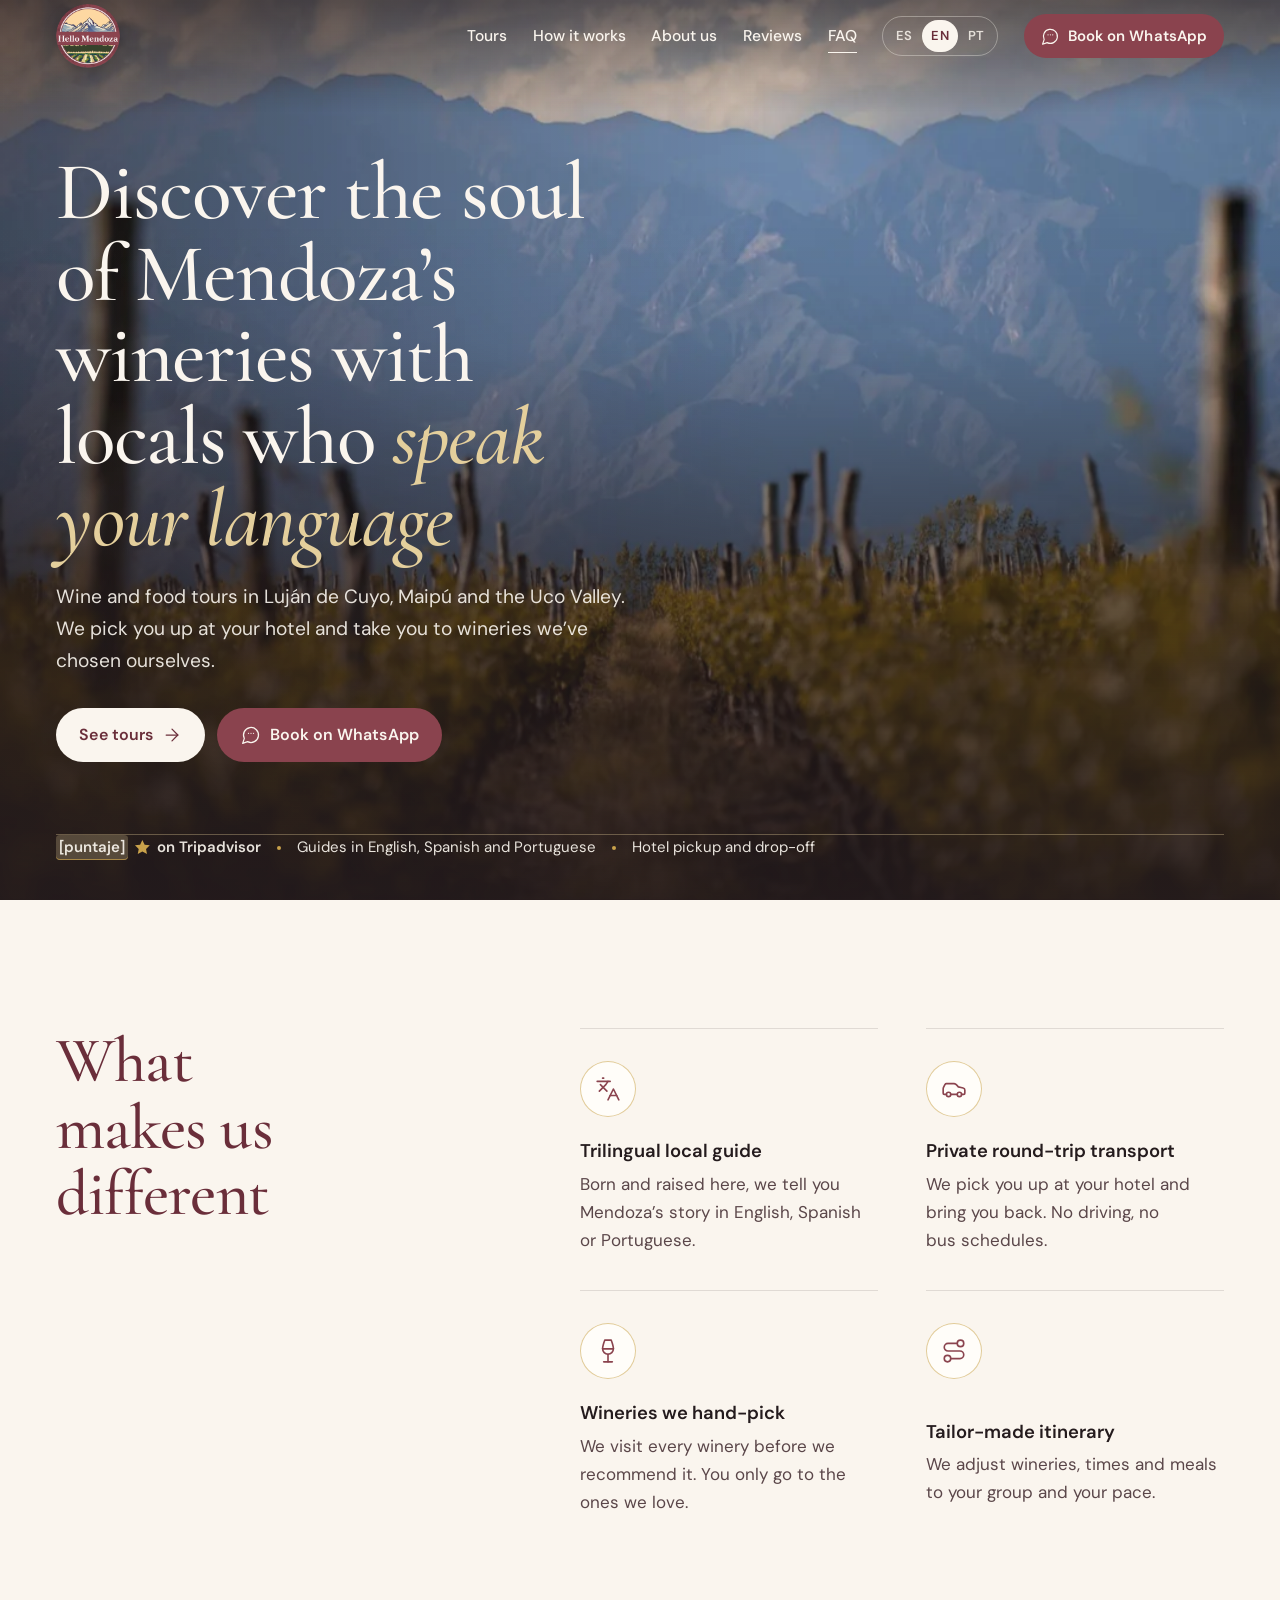
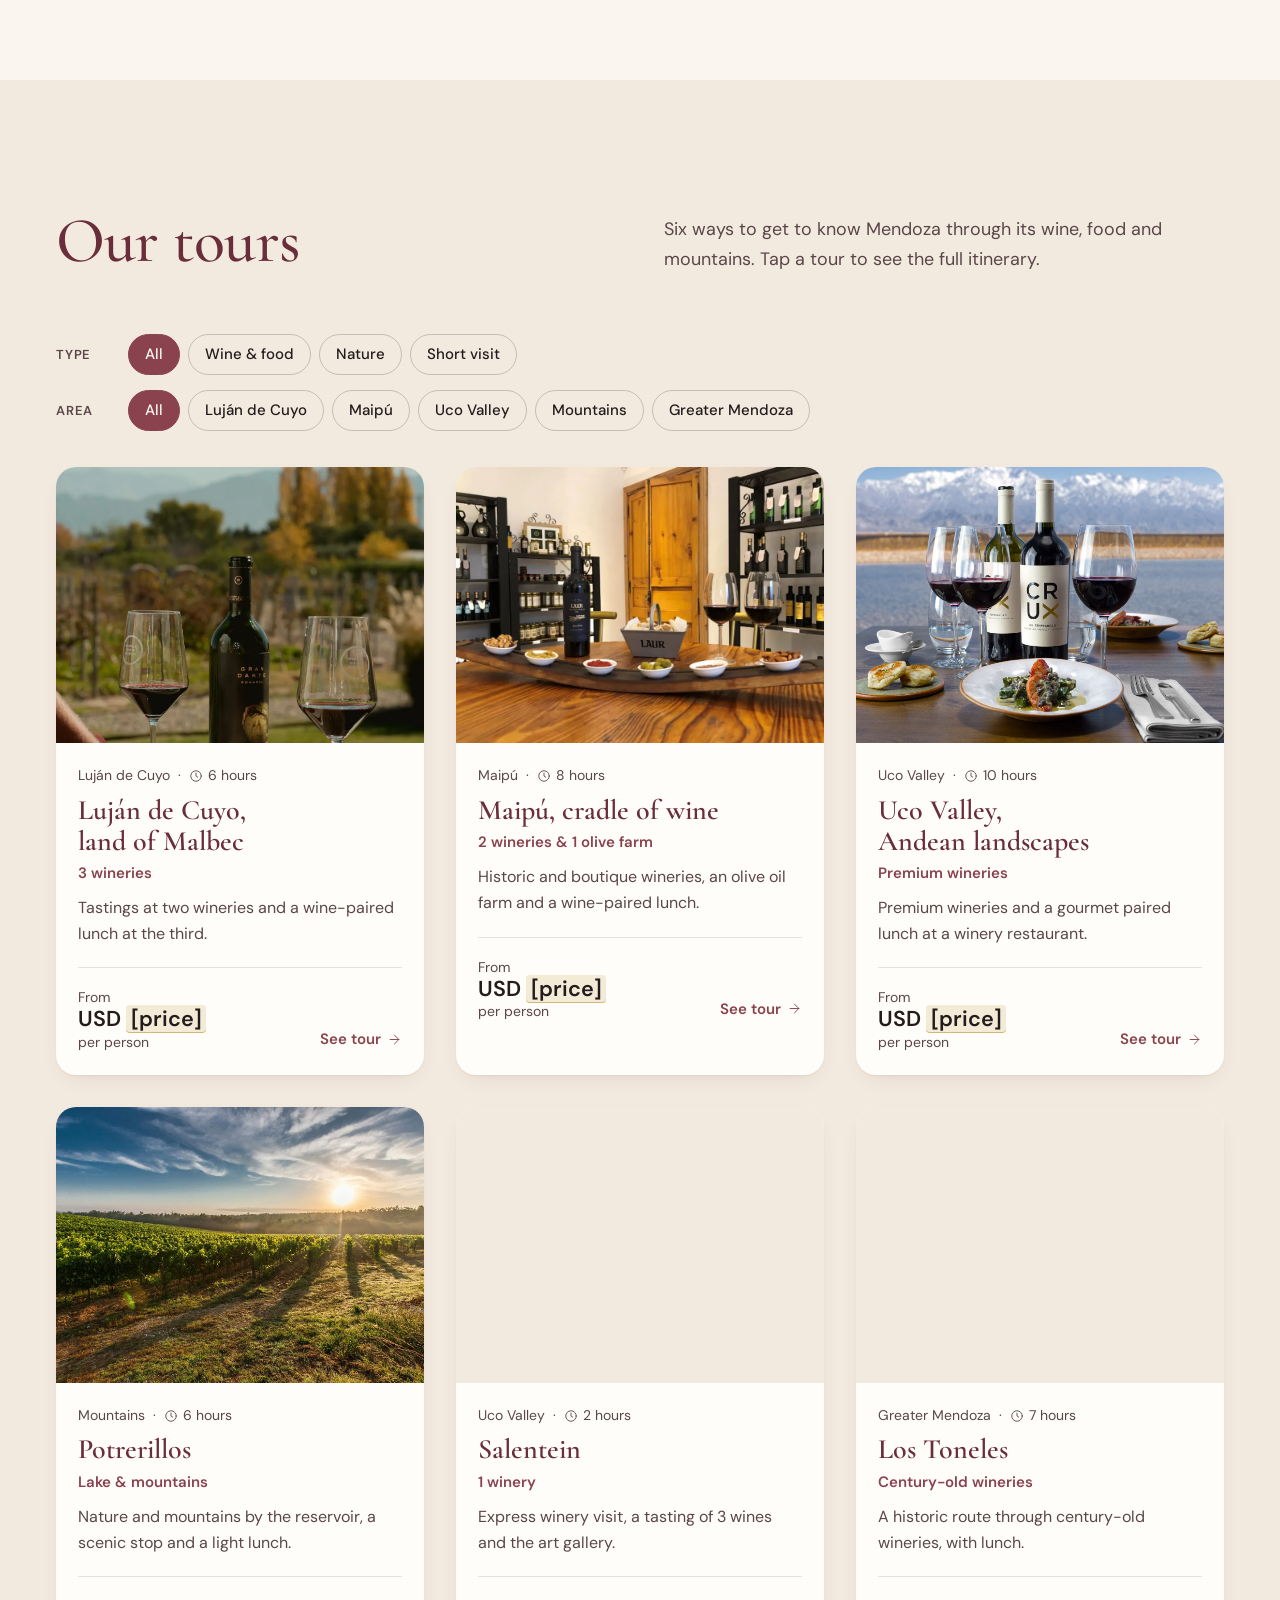
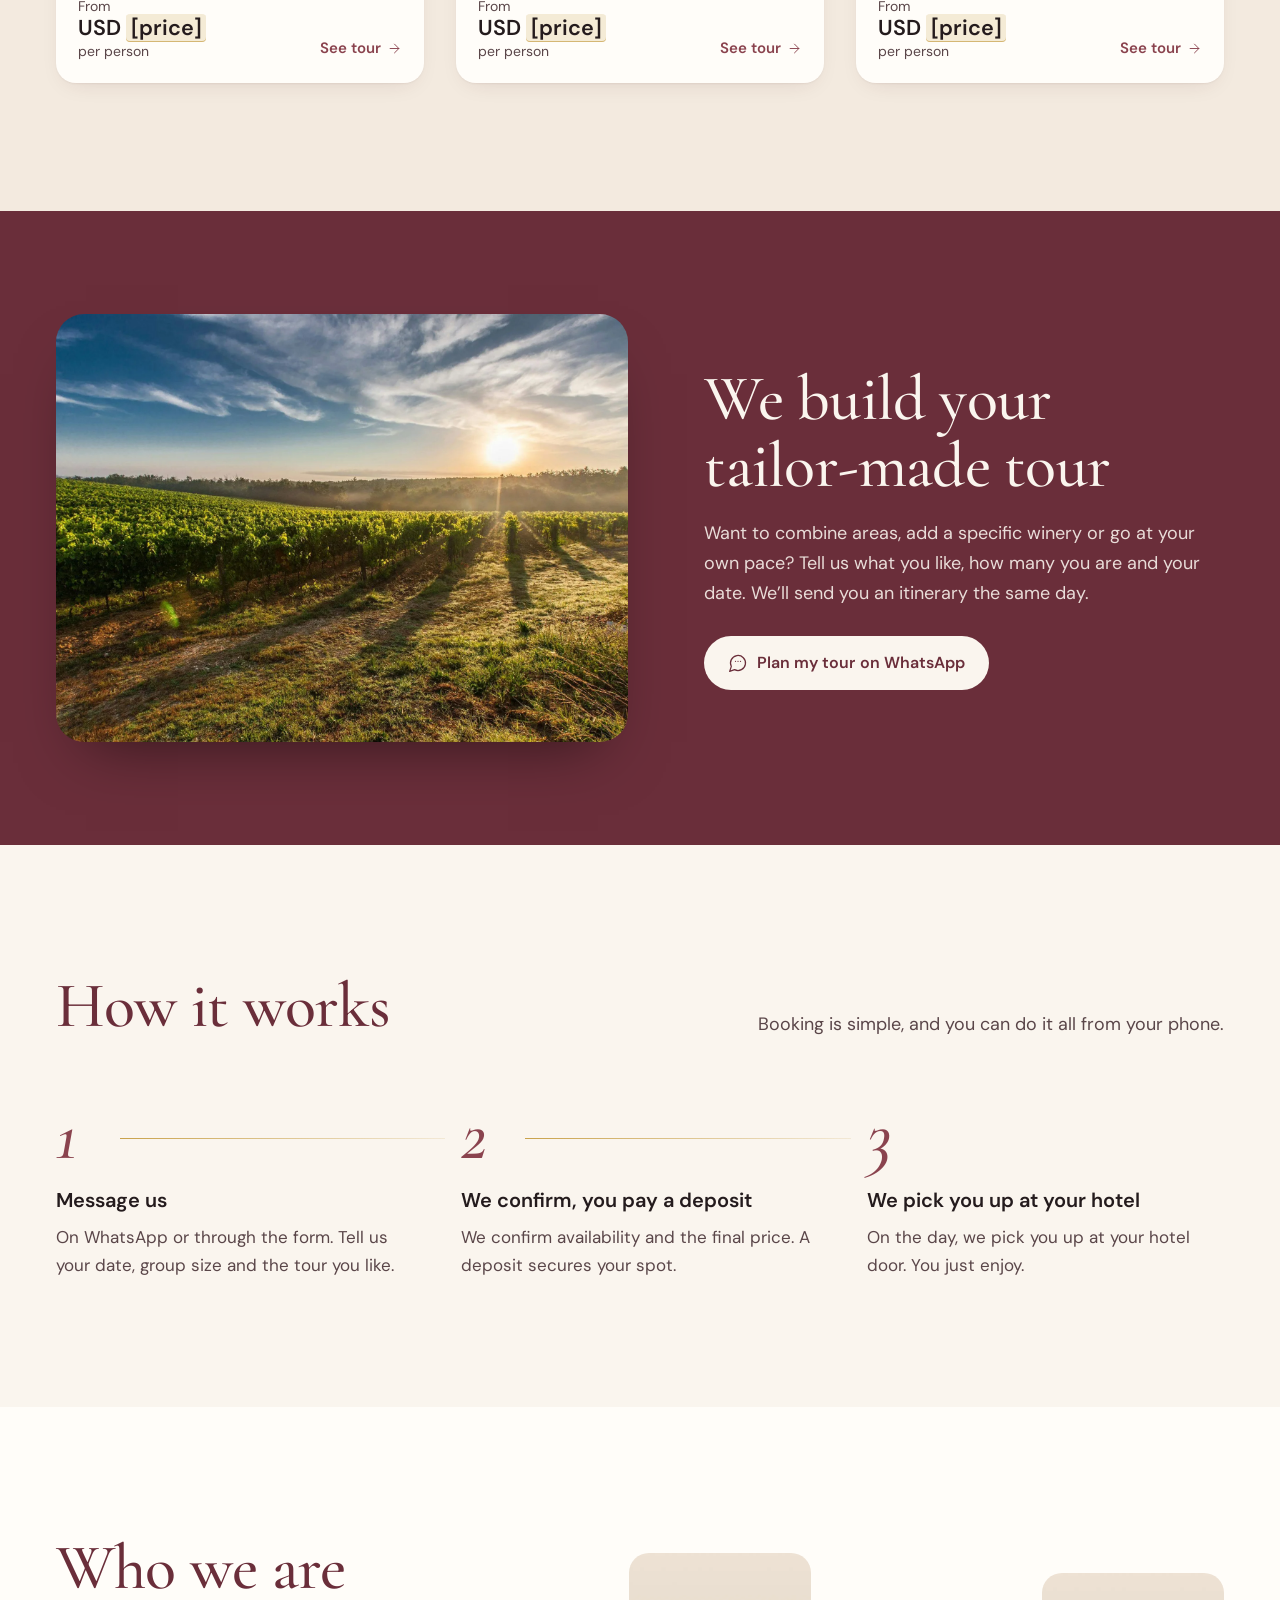
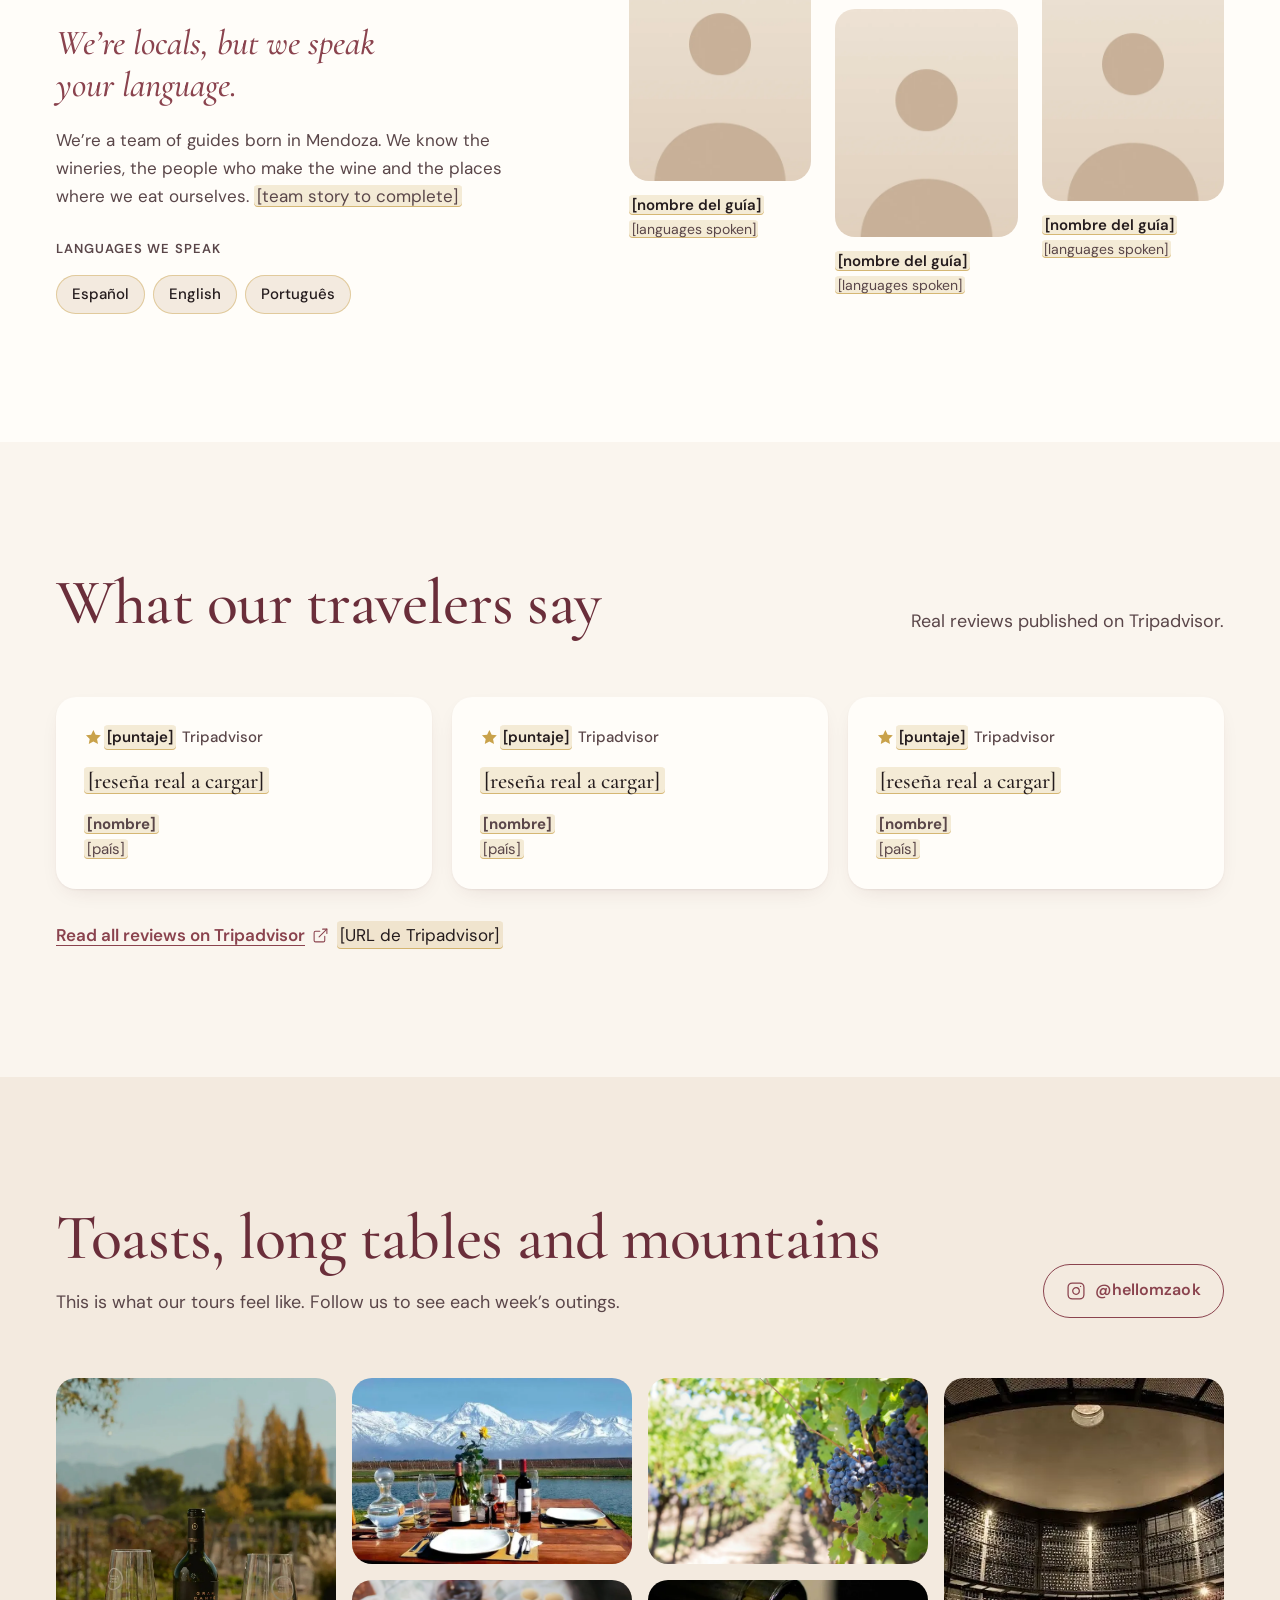
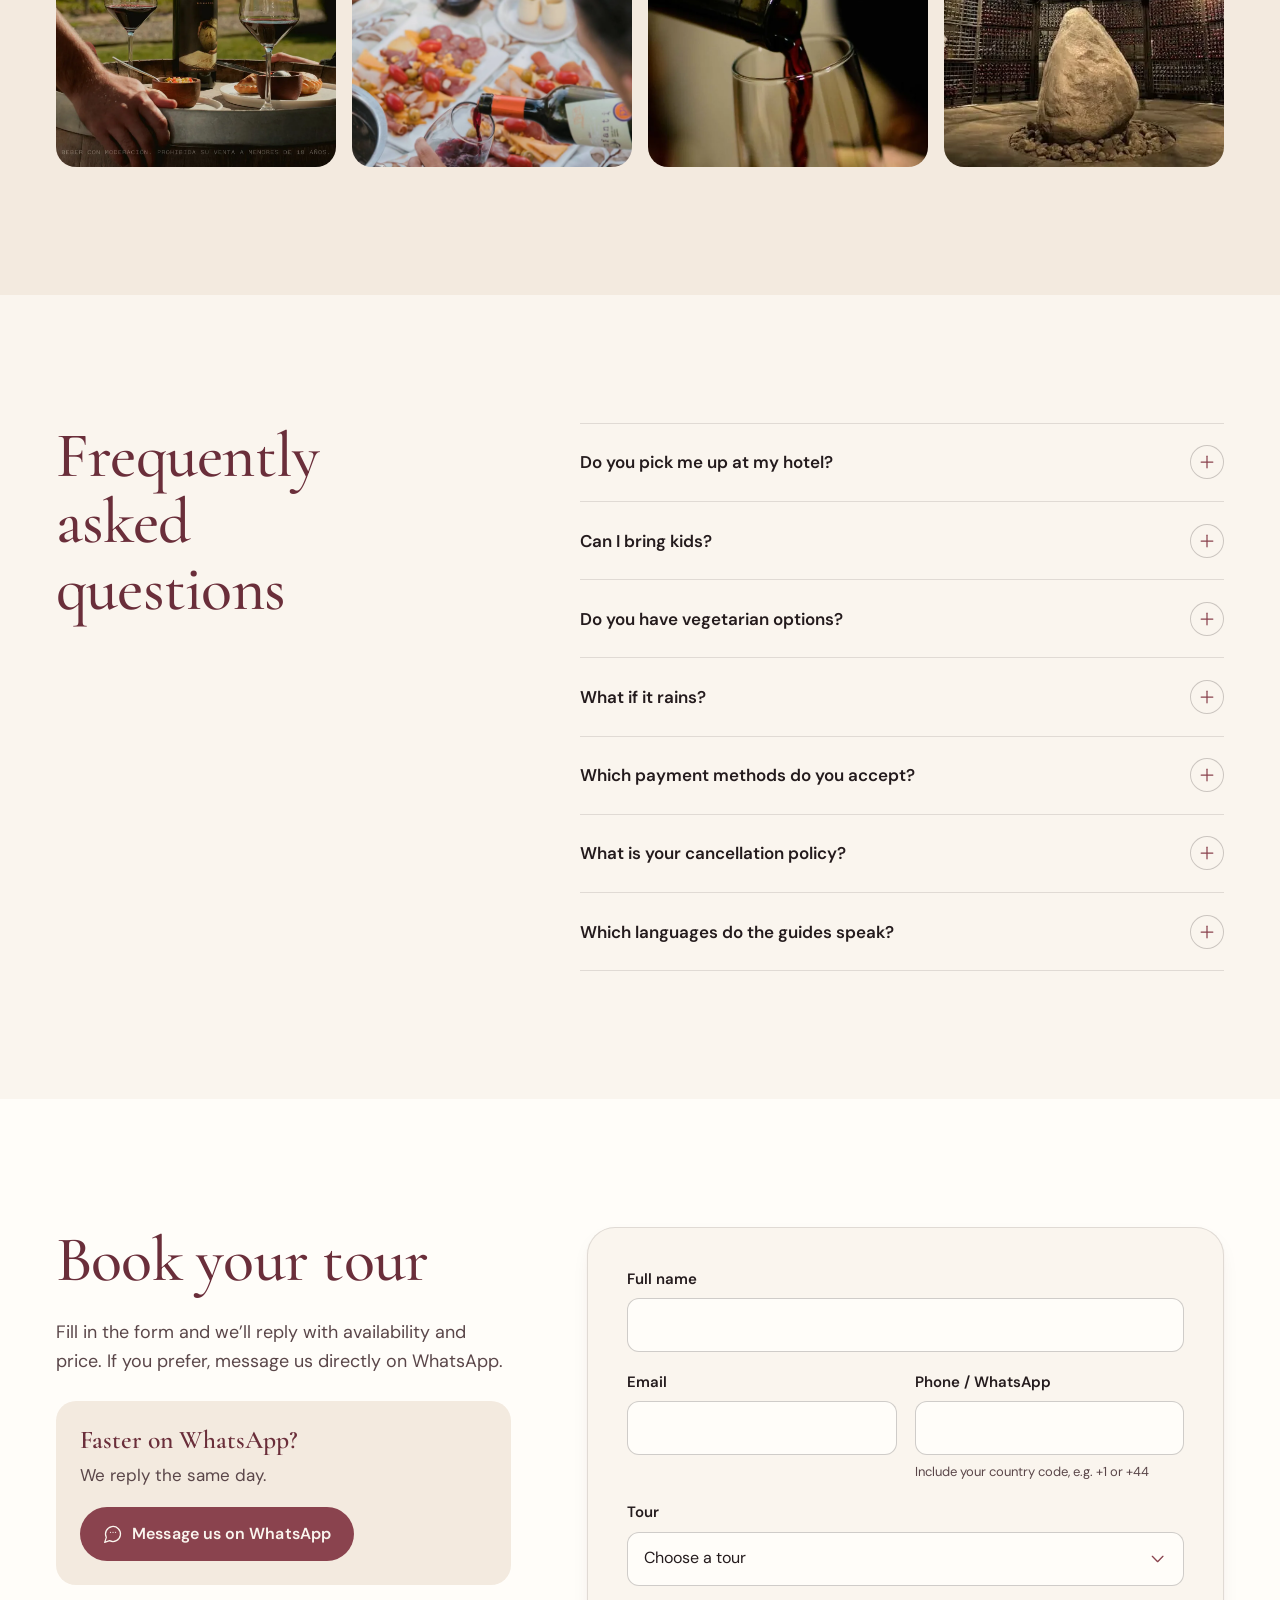
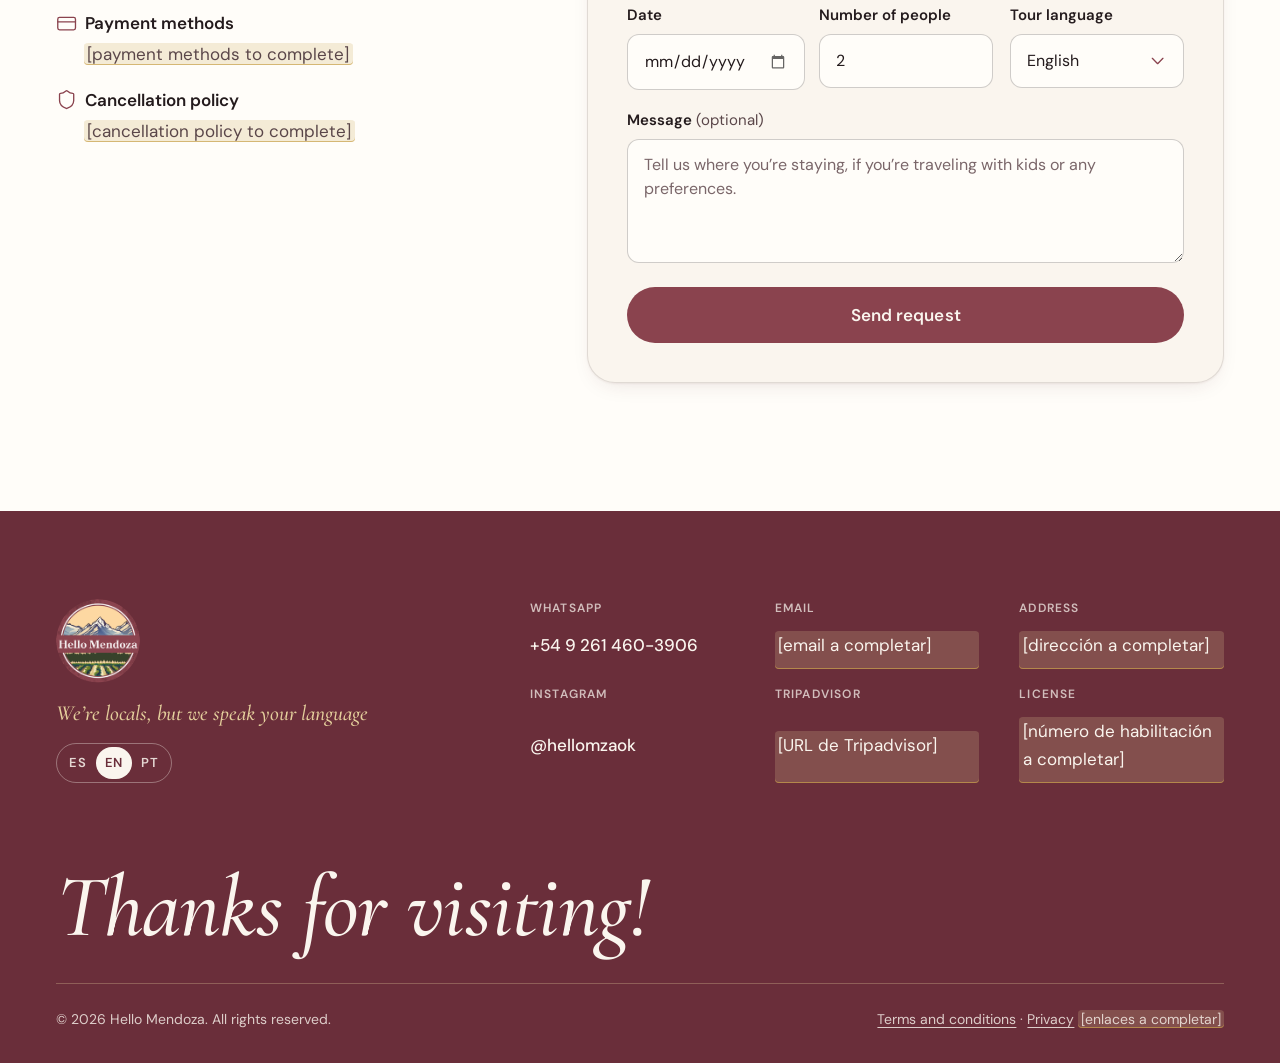
==== commit 7c46084f: "Versión simple del nuevo diseño (contenido.js) con fotos y logo reales Todo el contenido se edita en" ====
--- a/public/en/index.html
+++ b/public/en/index.html
@@ -1,399 +1,38 @@
 <!doctype html>
+<!-- No edites este archivo: el contenido se cambia en contenido.js -->
 <html lang="en" data-lang="en">
 <head>
 <meta charset="utf-8">
 <meta name="viewport" content="width=device-width, initial-scale=1, viewport-fit=cover">
 <title>Mendoza Wine Tours with Local Guides | Hello Mendoza</title>
 <meta name="description" content="Mendoza wine tours with local guides who speak English, Spanish and Portuguese, plus hotel pickup. Luján de Cuyo, Maipú and Uco Valley. Book on WhatsApp.">
-<link rel="canonical" href="https://www.[tu-dominio].com/en/">
-<link rel="alternate" hreflang="es" href="https://www.[tu-dominio].com/">
-<link rel="alternate" hreflang="en" href="https://www.[tu-dominio].com/en/">
-<link rel="alternate" hreflang="pt" href="https://www.[tu-dominio].com/pt/">
-<link rel="alternate" hreflang="x-default" href="https://www.[tu-dominio].com/">
+<link rel="canonical" href="https://hellomendoza.com/en/">
+<link rel="alternate" hreflang="es" href="https://hellomendoza.com/">
+<link rel="alternate" hreflang="en" href="https://hellomendoza.com/en/">
+<link rel="alternate" hreflang="pt" href="https://hellomendoza.com/pt/">
+<link rel="alternate" hreflang="x-default" href="https://hellomendoza.com/">
 <meta name="theme-color" content="#6A2E3A">
 <meta property="og:type" content="website">
 <meta property="og:site_name" content="Hello Mendoza">
 <meta property="og:title" content="Mendoza Wine Tours with Local Guides | Hello Mendoza">
 <meta property="og:description" content="Mendoza wine tours with local guides who speak English, Spanish and Portuguese, plus hotel pickup. Luján de Cuyo, Maipú and Uco Valley. Book on WhatsApp.">
-<meta property="og:url" content="https://www.[tu-dominio].com/en/">
-<meta property="og:image" content="https://www.[tu-dominio].com/assets/img/og-image.jpg">
+<meta property="og:url" content="https://hellomendoza.com/en/">
+<meta property="og:image" content="https://hellomendoza.com/assets/img/og-image.jpg">
 <meta property="og:image:width" content="1200"><meta property="og:image:height" content="630">
-<meta property="og:image:alt" content="Mendoza vineyards at sunset with the Andes mountains">
 <meta property="og:locale" content="en_US">
-<meta property="og:locale:alternate" content="es_AR">
-<meta property="og:locale:alternate" content="pt_BR">
 <meta name="twitter:card" content="summary_large_image">
 <link rel="icon" href="../assets/img/favicon.png" type="image/png">
 <link rel="apple-touch-icon" href="../assets/img/apple-touch-icon.png">
 <link rel="preload" href="../assets/fonts/dm-sans-latin-wght-normal.woff2" as="font" type="font/woff2" crossorigin>
 <link rel="preload" href="../assets/fonts/cormorant-garamond-latin-500-normal.woff2" as="font" type="font/woff2" crossorigin>
-<link rel="preload" as="image" href="../assets/img/hero-mobile-sm.webp" imagesrcset="../assets/img/hero-mobile-sm.webp 800w, ../assets/img/hero-mobile.webp 1080w" imagesizes="100vw" media="(max-width: 699px)" fetchpriority="high">
-<link rel="preload" as="image" href="../assets/img/hero-desktop.webp" imagesrcset="../assets/img/hero-desktop-sm.webp 800w, ../assets/img/hero-desktop.webp 1920w" imagesizes="100vw" media="(min-width: 700px)" fetchpriority="high">
-<link rel="stylesheet" href="../assets/css/styles.css?v=mwcab77q">
-<script>(function(d){d.classList.add('js');try{if(matchMedia('(prefers-reduced-motion: no-preference)').matches)d.classList.add('anim');var s=localStorage.getItem('hm-lang'),m={es:'',en:'en/',pt:'pt/'};if(false&&s&&s!=='es'&&m[s]&&!/[?&]lang=es/.test(location.search))location.replace('../'+m[s]+location.hash)}catch(e){}})(document.documentElement)</script>
-<script type="application/ld+json">{"@context":"https://schema.org","@type":"TravelAgency","name":"Hello Mendoza","slogan":"We’re locals, but we speak your language","description":"Mendoza wine tours with local guides who speak English, Spanish and Portuguese, plus hotel pickup. Luján de Cuyo, Maipú and Uco Valley. Book on WhatsApp.","url":"https://www.[tu-dominio].com/en/","image":"https://www.[tu-dominio].com/assets/img/og-image.jpg","logo":"https://www.[tu-dominio].com/assets/img/logo.png","telephone":"+5492614603906","address":{"@type":"PostalAddress","addressLocality":"Mendoza","addressRegion":"Mendoza","addressCountry":"AR"},"areaServed":[{"@type":"Place","name":"Luján de Cuyo"},{"@type":"Place","name":"Maipú"},{"@type":"Place","name":"Valle de Uco"},{"@type":"Place","name":"Mendoza"}],"knowsLanguage":["es","en","pt"],"sameAs":["https://www.instagram.com/hellomzaok/"],"makesOffer":[{"@type":"Offer","itemOffered":{"@type":"TouristTrip","name":"Luján de Cuyo, land of Malbec","description":"Tastings at two wineries and a wine-paired lunch at the third."}},{"@type":"Offer","itemOffered":{"@type":"TouristTrip","name":"Maipú, cradle of wine","description":"Historic and boutique wineries, an olive oil farm and a wine-paired lunch."}},{"@type":"Offer","itemOffered":{"@type":"TouristTrip","name":"Uco Valley, Andean landscapes","description":"Premium wineries and a gourmet paired lunch at a winery restaurant."}},{"@type":"Offer","itemOffered":{"@type":"TouristTrip","name":"Potrerillos","description":"Nature and mountains by the reservoir, a scenic stop and a light lunch."}},{"@type":"Offer","itemOffered":{"@type":"TouristTrip","name":"Salentein","description":"Express winery visit, a tasting of 3 wines and the art gallery."}},{"@type":"Offer","itemOffered":{"@type":"TouristTrip","name":"Los Toneles","description":"A historic route through century-old wineries, with lunch."}}]}</script>
+<link rel="stylesheet" href="../assets/css/styles.css?v=mwchv9x2">
+<script>(function(d){d.classList.add('js');addEventListener('error',function(e){if(e.filename&&/contenido\.js/.test(e.filename))window.HM_ERROR={line:e.lineno,msg:e.message}},true);try{if(matchMedia('(prefers-reduced-motion: no-preference)').matches)d.classList.add('anim');var s=localStorage.getItem('hm-lang'),m={es:'',en:'en/',pt:'pt/'};if(false&&s&&s!=='es'&&m[s]&&!/[?&]lang=es/.test(location.search))location.replace('../'+m[s]+location.hash)}catch(e){}})(document.documentElement)</script>
+<script src="../contenido.js?v=mwchv9x2" defer></script>
+<script src="../assets/js/pagina.js?v=mwchv9x2" defer></script>
+<script src="../assets/js/main.js?v=mwchv9x2" defer></script>
 </head>
 <body>
 <svg xmlns="http://www.w3.org/2000/svg" style="display:none"><symbol id="i-languages" viewBox="0 0 24 24" fill="none" stroke="currentColor" stroke-width="1.5" stroke-linecap="round" stroke-linejoin="round"><path d="m5 8 6 6"/><path d="m4 14 6-6 2-3"/><path d="M2 5h12"/><path d="M7 2h1"/><path d="m22 22-5-10-5 10"/><path d="M14 18h6"/></symbol><symbol id="i-van" viewBox="0 0 24 24" fill="none" stroke="currentColor" stroke-width="1.5" stroke-linecap="round" stroke-linejoin="round"><path d="M19 17h2c.6 0 1-.4 1-1v-3c0-.9-.7-1.7-1.5-1.9C18.7 10.6 16 10 16 10s-1.3-1.4-2.2-2.3c-.5-.4-1.1-.7-1.8-.7H5c-.6 0-1.1.4-1.4.9l-1.4 2.9A3.7 3.7 0 0 0 2 12v4c0 .6.4 1 1 1h2"/><circle cx="7" cy="17" r="2"/><path d="M9 17h6"/><circle cx="17" cy="17" r="2"/></symbol><symbol id="i-glass" viewBox="0 0 24 24" fill="none" stroke="currentColor" stroke-width="1.5" stroke-linecap="round" stroke-linejoin="round"><path d="M8 22h8"/><path d="M7 10h10"/><path d="M12 15v7"/><path d="M12 15a5 5 0 0 0 5-5c0-2-.5-4-2-8H9c-1.5 4-2 6-2 8a5 5 0 0 0 5 5Z"/></symbol><symbol id="i-route" viewBox="0 0 24 24" fill="none" stroke="currentColor" stroke-width="1.5" stroke-linecap="round" stroke-linejoin="round"><circle cx="6" cy="19" r="3"/><path d="M9 19h8.5a3.5 3.5 0 0 0 0-7h-11a3.5 3.5 0 0 1 0-7H15"/><circle cx="18" cy="5" r="3"/></symbol><symbol id="i-chat" viewBox="0 0 24 24" fill="none" stroke="currentColor" stroke-width="1.5" stroke-linecap="round" stroke-linejoin="round"><path d="M7.9 20A9 9 0 1 0 4 16.1L2 22Z"/><path d="M9 10h.01"/><path d="M12 10h.01"/><path d="M15 10h.01"/></symbol><symbol id="i-arrow" viewBox="0 0 24 24" fill="none" stroke="currentColor" stroke-width="1.5" stroke-linecap="round" stroke-linejoin="round"><path d="M5 12h14"/><path d="m12 5 7 7-7 7"/></symbol><symbol id="i-left" viewBox="0 0 24 24" fill="none" stroke="currentColor" stroke-width="1.5" stroke-linecap="round" stroke-linejoin="round"><path d="m15 18-6-6 6-6"/></symbol><symbol id="i-right" viewBox="0 0 24 24" fill="none" stroke="currentColor" stroke-width="1.5" stroke-linecap="round" stroke-linejoin="round"><path d="m9 18 6-6-6-6"/></symbol><symbol id="i-down" viewBox="0 0 24 24" fill="none" stroke="currentColor" stroke-width="1.5" stroke-linecap="round" stroke-linejoin="round"><path d="m6 9 6 6 6-6"/></symbol><symbol id="i-x" viewBox="0 0 24 24" fill="none" stroke="currentColor" stroke-width="1.5" stroke-linecap="round" stroke-linejoin="round"><path d="M18 6 6 18"/><path d="m6 6 12 12"/></symbol><symbol id="i-menu" viewBox="0 0 24 24" fill="none" stroke="currentColor" stroke-width="1.5" stroke-linecap="round" stroke-linejoin="round"><path d="M4 7h16"/><path d="M4 12h16"/><path d="M4 17h16"/></symbol><symbol id="i-clock" viewBox="0 0 24 24" fill="none" stroke="currentColor" stroke-width="1.5" stroke-linecap="round" stroke-linejoin="round"><circle cx="12" cy="12" r="9"/><path d="M12 7v5l3 2"/></symbol><symbol id="i-pin" viewBox="0 0 24 24" fill="none" stroke="currentColor" stroke-width="1.5" stroke-linecap="round" stroke-linejoin="round"><path d="M20 10c0 5-5.5 10.2-7.4 11.8a1 1 0 0 1-1.2 0C9.5 20.2 4 15 4 10a8 8 0 0 1 16 0"/><circle cx="12" cy="10" r="3"/></symbol><symbol id="i-check" viewBox="0 0 24 24" fill="none" stroke="currentColor" stroke-width="1.5" stroke-linecap="round" stroke-linejoin="round"><path d="M20 6 9 17l-5-5"/></symbol><symbol id="i-minus" viewBox="0 0 24 24" fill="none" stroke="currentColor" stroke-width="1.5" stroke-linecap="round" stroke-linejoin="round"><path d="M6 12h12"/></symbol><symbol id="i-plus" viewBox="0 0 24 24" fill="none" stroke="currentColor" stroke-width="1.5" stroke-linecap="round" stroke-linejoin="round"><path d="M12 5v14"/><path d="M5 12h14"/></symbol><symbol id="i-instagram" viewBox="0 0 24 24" fill="none" stroke="currentColor" stroke-width="1.5" stroke-linecap="round" stroke-linejoin="round"><rect x="2.5" y="2.5" width="19" height="19" rx="5"/><path d="M16 11.4A4 4 0 1 1 12.6 8a4 4 0 0 1 3.4 3.4z"/><path d="M17.5 6.5h.01"/></symbol><symbol id="i-mail" viewBox="0 0 24 24" fill="none" stroke="currentColor" stroke-width="1.5" stroke-linecap="round" stroke-linejoin="round"><rect x="2" y="4" width="20" height="16" rx="2"/><path d="m22 7-9 5.7a2 2 0 0 1-2 0L2 7"/></symbol><symbol id="i-baby" viewBox="0 0 24 24" fill="none" stroke="currentColor" stroke-width="1.5" stroke-linecap="round" stroke-linejoin="round"><path d="M9 12h.01"/><path d="M15 12h.01"/><path d="M10 16c.5.3 1.2.5 2 .5s1.5-.2 2-.5"/><path d="M19 6.3a9 9 0 0 1 1.8 3.9 2 2 0 0 1 0 3.6 9 9 0 0 1-17.6 0 2 2 0 0 1 0-3.6A9 9 0 0 1 12 3c2 0 3.5 1.1 3.5 2.5s-.9 2.5-2 2.5c-.8 0-1.5-.4-1.5-1"/></symbol><symbol id="i-expand" viewBox="0 0 24 24" fill="none" stroke="currentColor" stroke-width="1.5" stroke-linecap="round" stroke-linejoin="round"><path d="M15 3h6v6"/><path d="M9 21H3v-6"/><path d="M21 3l-7 7"/><path d="M3 21l7-7"/></symbol><symbol id="i-users" viewBox="0 0 24 24" fill="none" stroke="currentColor" stroke-width="1.5" stroke-linecap="round" stroke-linejoin="round"><path d="M16 21v-2a4 4 0 0 0-4-4H6a4 4 0 0 0-4 4v2"/><circle cx="9" cy="7" r="4"/><path d="M22 21v-2a4 4 0 0 0-3-3.9"/><path d="M16 3.1a4 4 0 0 1 0 7.8"/></symbol><symbol id="i-external" viewBox="0 0 24 24" fill="none" stroke="currentColor" stroke-width="1.5" stroke-linecap="round" stroke-linejoin="round"><path d="M15 3h6v6"/><path d="M10 14 21 3"/><path d="M18 13v6a2 2 0 0 1-2 2H5a2 2 0 0 1-2-2V8a2 2 0 0 1 2-2h6"/></symbol><symbol id="i-shield" viewBox="0 0 24 24" fill="none" stroke="currentColor" stroke-width="1.5" stroke-linecap="round" stroke-linejoin="round"><path d="M20 13c0 5-3.5 7.5-7.7 9a1 1 0 0 1-.7 0C7.5 20.5 4 18 4 13V6a1 1 0 0 1 1-1c2 0 4.5-1.2 6.2-2.7a1.2 1.2 0 0 1 1.6 0C14.5 3.8 17 5 19 5a1 1 0 0 1 1 1z"/></symbol><symbol id="i-card" viewBox="0 0 24 24" fill="none" stroke="currentColor" stroke-width="1.5" stroke-linecap="round" stroke-linejoin="round"><rect x="2" y="5" width="20" height="14" rx="2"/><path d="M2 10h20"/></symbol><symbol id="i-star" viewBox="0 0 24 24"><path fill="currentColor" d="M12 2.5l2.9 6 6.6.9-4.8 4.6 1.2 6.6L12 17.4l-5.9 3.2 1.2-6.6L2.5 9.4l6.6-.9z"/></symbol></svg>
-<a class="skip" href="#main">Skip to content</a>
-
-<header class="bar" data-bar>
-  <div class="bar__in wrap">
-    <a class="brand" href="#top" aria-label="Hello Mendoza, home">
-      <img class="brand__img" src="../assets/img/logo.png" alt="Hello Mendoza" width="96" height="96">
-    </a>
-    <nav class="nav" aria-label="Main menu">
-      <ul class="nav__list" id="nav-list">
-        <li><a href="#tours">Tours</a></li><li><a href="#how">How it works</a></li><li><a href="#about">About us</a></li><li><a href="#reviews">Reviews</a></li><li><a href="#faq">FAQ</a></li>
-        <li class="nav__cta-m"><a class="btn btn--primary btn--block" href="https://wa.me/5492614603906?text=Hi%20Hello%20Mendoza!%20I%E2%80%99d%20like%20to%20ask%20about%20a%20winery%20tour." target="_blank" rel="noopener" data-wa="general"><svg class="ic" aria-hidden="true" focusable="false"><use href="#i-chat"/></svg>Book on WhatsApp</a></li>
-      </ul>
-    </nav>
-    <nav class="lang " aria-label="Language"><a href="../" hreflang="es" lang="es" data-lang="es"  title="Español">ES</a><a href="../en/" hreflang="en" lang="en" data-lang="en" aria-current="true" title="English">EN</a><a href="../pt/" hreflang="pt" lang="pt" data-lang="pt"  title="Português">PT</a></nav>
-    <a class="btn btn--primary btn--sm bar__cta" href="https://wa.me/5492614603906?text=Hi%20Hello%20Mendoza!%20I%E2%80%99d%20like%20to%20ask%20about%20a%20winery%20tour." target="_blank" rel="noopener" data-wa="general"><svg class="ic" aria-hidden="true" focusable="false"><use href="#i-chat"/></svg><span>Book on WhatsApp</span></a>
-    <button class="burger" type="button" aria-expanded="false" aria-controls="nav-list" data-open="Open menu" data-close="Close menu" aria-label="Open menu"><svg class="ic burger__open" aria-hidden="true" focusable="false"><use href="#i-menu"/></svg><svg class="ic burger__close" aria-hidden="true" focusable="false"><use href="#i-x"/></svg></button>
-  </div>
-</header>
-
-<main id="main">
-<section class="hero" id="top" aria-labelledby="hero-title">
-  <picture class="hero__media">
-    <source media="(max-width: 699px)" srcset="../assets/img/hero-mobile-sm.webp 800w, ../assets/img/hero-mobile.webp 1080w" sizes="100vw">
-    <img src="../assets/img/hero-desktop.webp" srcset="../assets/img/hero-desktop-sm.webp 800w, ../assets/img/hero-desktop.webp 1920w" sizes="100vw" width="1920" height="1080" alt="Mendoza vineyards at sunset with the Andes mountains" fetchpriority="high">
-  </picture>
-  <div class="hero__in wrap">
-    <h1 class="hero__title" id="hero-title">Discover the soul of Mendoza’s wineries with locals who <em>speak your language</em></h1>
-    <p class="hero__sub">Wine and food tours in Luján de Cuyo, Maipú and the Uco Valley. We pick you up at your hotel and take you to wineries we’ve chosen ourselves.</p>
-    <div class="hero__ctas">
-      <a class="btn btn--light" href="#tours">See tours<svg class="ic" aria-hidden="true" focusable="false"><use href="#i-arrow"/></svg></a>
-      <a class="btn btn--primary" href="https://wa.me/5492614603906?text=Hi%20Hello%20Mendoza!%20I%E2%80%99d%20like%20to%20ask%20about%20a%20winery%20tour." target="_blank" rel="noopener" data-wa="general"><svg class="ic" aria-hidden="true" focusable="false"><use href="#i-chat"/></svg>Book on WhatsApp</a>
-    </div>
-    <ul class="trust" role="list">
-      <li><a href="#"  class="trust__score"><span class="ph">[score]</span> <svg class="ic ic--star" aria-hidden="true" focusable="false"><use href="#i-star"/></svg> on Tripadvisor</a></li>
-      <li>Guides in English, Spanish and Portuguese</li><li>Hotel pickup and drop-off</li>
-    </ul>
-  </div>
-</section>
-
-<section class="diffs section" aria-labelledby="diffs-title">
-  <div class="wrap diffs__grid">
-    <h2 class="h2 diffs__title reveal" id="diffs-title">What makes us different</h2>
-    <ul class="diffs__list" role="list">
-      <li class="diff reveal"><span class="diff__icon"><svg class="ic" aria-hidden="true" focusable="false"><use href="#i-languages"/></svg></span><h3 class="diff__title">Trilingual local guide</h3><p>Born and raised here, we tell you Mendoza’s story in English, Spanish or Portuguese.</p></li><li class="diff reveal"><span class="diff__icon"><svg class="ic" aria-hidden="true" focusable="false"><use href="#i-van"/></svg></span><h3 class="diff__title">Private round-trip transport</h3><p>We pick you up at your hotel and bring you back. No driving, no bus schedules.</p></li><li class="diff reveal"><span class="diff__icon"><svg class="ic" aria-hidden="true" focusable="false"><use href="#i-glass"/></svg></span><h3 class="diff__title">Wineries we hand-pick</h3><p>We visit every winery before we recommend it. You only go to the ones we love.</p></li><li class="diff reveal"><span class="diff__icon"><svg class="ic" aria-hidden="true" focusable="false"><use href="#i-route"/></svg></span><h3 class="diff__title">Tailor-made itinerary</h3><p>We adjust wineries, times and meals to your group and your pace.</p></li>
-    </ul>
-  </div>
-</section>
-
-<section class="tours section" id="tours" aria-labelledby="tours-title">
-  <div class="wrap">
-    <div class="sec-head">
-      <h2 class="h2 reveal" id="tours-title">Our tours</h2>
-      <p class="lede reveal">Six ways to get to know Mendoza through its wine, food and mountains. Tap a tour to see the full itinerary.</p>
-    </div>
-    <div class="filters" role="group" aria-label="Type / Area">
-      <div class="filters__row">
-        <span class="filters__label" id="f-type">Type</span>
-        <div class="chips" role="group" aria-labelledby="f-type" data-filter="type">
-          <button type="button" class="chip" aria-pressed="true" data-value="all">All</button>
-          <button type="button" class="chip" aria-pressed="false" data-value="wine">Wine &amp; food</button><button type="button" class="chip" aria-pressed="false" data-value="nature">Nature</button><button type="button" class="chip" aria-pressed="false" data-value="express">Short visit</button>
-        </div>
-      </div>
-      <div class="filters__row">
-        <span class="filters__label" id="f-zone">Area</span>
-        <div class="chips" role="group" aria-labelledby="f-zone" data-filter="zone">
-          <button type="button" class="chip" aria-pressed="true" data-value="all">All</button>
-          <button type="button" class="chip" aria-pressed="false" data-value="lujan">Luján de Cuyo</button><button type="button" class="chip" aria-pressed="false" data-value="maipu">Maipú</button><button type="button" class="chip" aria-pressed="false" data-value="uco">Uco Valley</button><button type="button" class="chip" aria-pressed="false" data-value="mountain">Mountains</button><button type="button" class="chip" aria-pressed="false" data-value="city">Greater Mendoza</button>
-        </div>
-      </div>
-    </div>
-    <p class="sr-only" aria-live="polite" data-count></p>
-    <ul class="grid-tours" role="list">
-      <li class="tour reveal" data-type="wine" data-zone="lujan" data-id="lujan">
-        <div class="tour__media"><img class="" src="../assets/img/tour-lujan-1-sm.webp" srcset="../assets/img/tour-lujan-1-sm.webp 800w, ../assets/img/tour-lujan-1.webp 1600w" sizes="(min-width: 1100px) 33vw, (min-width: 700px) 50vw, 100vw" width="1600" height="1067" alt="Two glasses and a bottle of wine on a board, with the Andes behind" loading="lazy" decoding="async"></div>
-        <div class="tour__body">
-          <p class="tour__meta"><span>Luján de Cuyo</span><span aria-hidden="true">·</span><span><svg class="ic ic--sm" aria-hidden="true" focusable="false"><use href="#i-clock"/></svg>6 hours</span></p>
-          <h3 class="tour__name"><a href="#tour-lujan" data-tour="lujan" aria-haspopup="dialog">Luján de Cuyo, land of Malbec</a></h3>
-          <p class="tour__stops">3 wineries</p>
-          <p class="tour__line">Tastings at two wineries and a wine-paired lunch at the third.</p>
-          <div class="tour__foot">
-            <p class="tour__price"><span>From</span> <strong>USD <span class="ph">[price]</span></strong> <span>per person</span></p>
-            <span class="tour__more" aria-hidden="true">See tour<svg class="ic ic--sm" aria-hidden="true" focusable="false"><use href="#i-arrow"/></svg></span>
-          </div>
-        </div>
-      </li><li class="tour reveal" data-type="wine" data-zone="maipu" data-id="maipu">
-        <div class="tour__media"><img class="" src="../assets/img/tour-maipu-1-sm.webp" srcset="../assets/img/tour-maipu-1-sm.webp 800w, ../assets/img/tour-maipu-1.webp 1600w" sizes="(min-width: 1100px) 33vw, (min-width: 700px) 50vw, 100vw" width="1600" height="1067" alt="Tasting board with wine glasses at a Maipú winery" loading="lazy" decoding="async"></div>
-        <div class="tour__body">
-          <p class="tour__meta"><span>Maipú</span><span aria-hidden="true">·</span><span><svg class="ic ic--sm" aria-hidden="true" focusable="false"><use href="#i-clock"/></svg>8 hours</span></p>
-          <h3 class="tour__name"><a href="#tour-maipu" data-tour="maipu" aria-haspopup="dialog">Maipú, cradle of wine</a></h3>
-          <p class="tour__stops">2 wineries &amp; 1 olive farm</p>
-          <p class="tour__line">Historic and boutique wineries, an olive oil farm and a wine-paired lunch.</p>
-          <div class="tour__foot">
-            <p class="tour__price"><span>From</span> <strong>USD <span class="ph">[price]</span></strong> <span>per person</span></p>
-            <span class="tour__more" aria-hidden="true">See tour<svg class="ic ic--sm" aria-hidden="true" focusable="false"><use href="#i-arrow"/></svg></span>
-          </div>
-        </div>
-      </li><li class="tour reveal" data-type="wine" data-zone="uco" data-id="uco">
-        <div class="tour__media"><img class="" src="../assets/img/tour-uco-1-sm.webp" srcset="../assets/img/tour-uco-1-sm.webp 800w, ../assets/img/tour-uco-1.webp 1600w" sizes="(min-width: 1100px) 33vw, (min-width: 700px) 50vw, 100vw" width="1600" height="1067" alt="Bottles and glasses of red wine in front of a lake with the Andes behind" loading="lazy" decoding="async"></div>
-        <div class="tour__body">
-          <p class="tour__meta"><span>Uco Valley</span><span aria-hidden="true">·</span><span><svg class="ic ic--sm" aria-hidden="true" focusable="false"><use href="#i-clock"/></svg>10 hours</span></p>
-          <h3 class="tour__name"><a href="#tour-uco" data-tour="uco" aria-haspopup="dialog">Uco Valley, Andean landscapes</a></h3>
-          <p class="tour__stops">Premium wineries</p>
-          <p class="tour__line">Premium wineries and a gourmet paired lunch at a winery restaurant.</p>
-          <div class="tour__foot">
-            <p class="tour__price"><span>From</span> <strong>USD <span class="ph">[price]</span></strong> <span>per person</span></p>
-            <span class="tour__more" aria-hidden="true">See tour<svg class="ic ic--sm" aria-hidden="true" focusable="false"><use href="#i-arrow"/></svg></span>
-          </div>
-        </div>
-      </li><li class="tour reveal" data-type="nature" data-zone="mountain" data-id="potrerillos">
-        <div class="tour__media"><img class="" src="../assets/img/tour-potrerillos-1-sm.webp" srcset="../assets/img/tour-potrerillos-1-sm.webp 800w, ../assets/img/tour-potrerillos-1.webp 1600w" sizes="(min-width: 1100px) 33vw, (min-width: 700px) 50vw, 100vw" width="1600" height="1067" alt="Mendoza vineyard at sunset with the sun over the rows" loading="lazy" decoding="async"></div>
-        <div class="tour__body">
-          <p class="tour__meta"><span>Mountains</span><span aria-hidden="true">·</span><span><svg class="ic ic--sm" aria-hidden="true" focusable="false"><use href="#i-clock"/></svg>6 hours</span></p>
-          <h3 class="tour__name"><a href="#tour-potrerillos" data-tour="potrerillos" aria-haspopup="dialog">Potrerillos</a></h3>
-          <p class="tour__stops">Lake &amp; mountains</p>
-          <p class="tour__line">Nature and mountains by the reservoir, a scenic stop and a light lunch.</p>
-          <div class="tour__foot">
-            <p class="tour__price"><span>From</span> <strong>USD <span class="ph">[price]</span></strong> <span>per person</span></p>
-            <span class="tour__more" aria-hidden="true">See tour<svg class="ic ic--sm" aria-hidden="true" focusable="false"><use href="#i-arrow"/></svg></span>
-          </div>
-        </div>
-      </li><li class="tour reveal" data-type="express" data-zone="uco" data-id="salentein">
-        <div class="tour__media"><img class="" src="../assets/img/tour-salentein-1-sm.webp" srcset="../assets/img/tour-salentein-1-sm.webp 800w, ../assets/img/tour-salentein-1.webp 1600w" sizes="(min-width: 1100px) 33vw, (min-width: 700px) 50vw, 100vw" width="1600" height="1067" alt="Bunches of red grapes between vineyard rows" loading="lazy" decoding="async"></div>
-        <div class="tour__body">
-          <p class="tour__meta"><span>Uco Valley</span><span aria-hidden="true">·</span><span><svg class="ic ic--sm" aria-hidden="true" focusable="false"><use href="#i-clock"/></svg>2 hours</span></p>
-          <h3 class="tour__name"><a href="#tour-salentein" data-tour="salentein" aria-haspopup="dialog">Salentein</a></h3>
-          <p class="tour__stops">1 winery</p>
-          <p class="tour__line">Express winery visit, a tasting of 3 wines and the art gallery.</p>
-          <div class="tour__foot">
-            <p class="tour__price"><span>From</span> <strong>USD <span class="ph">[price]</span></strong> <span>per person</span></p>
-            <span class="tour__more" aria-hidden="true">See tour<svg class="ic ic--sm" aria-hidden="true" focusable="false"><use href="#i-arrow"/></svg></span>
-          </div>
-        </div>
-      </li><li class="tour reveal" data-type="wine" data-zone="city" data-id="toneles">
-        <div class="tour__media"><img class="" src="../assets/img/tour-toneles-1-sm.webp" srcset="../assets/img/tour-toneles-1-sm.webp 800w, ../assets/img/tour-toneles-1.webp 1600w" sizes="(min-width: 1100px) 33vw, (min-width: 700px) 50vw, 100vw" width="1600" height="1067" alt="Two glasses of white wine at a tasting" loading="lazy" decoding="async"></div>
-        <div class="tour__body">
-          <p class="tour__meta"><span>Greater Mendoza</span><span aria-hidden="true">·</span><span><svg class="ic ic--sm" aria-hidden="true" focusable="false"><use href="#i-clock"/></svg>7 hours</span></p>
-          <h3 class="tour__name"><a href="#tour-toneles" data-tour="toneles" aria-haspopup="dialog">Los Toneles</a></h3>
-          <p class="tour__stops">Century-old wineries</p>
-          <p class="tour__line">A historic route through century-old wineries, with lunch.</p>
-          <div class="tour__foot">
-            <p class="tour__price"><span>From</span> <strong>USD <span class="ph">[price]</span></strong> <span>per person</span></p>
-            <span class="tour__more" aria-hidden="true">See tour<svg class="ic ic--sm" aria-hidden="true" focusable="false"><use href="#i-arrow"/></svg></span>
-          </div>
-        </div>
-      </li>
-    </ul>
-    <div class="tours__empty" hidden data-empty><p>No tours match those filters.</p><button type="button" class="btn btn--outline btn--sm" data-reset>Show all</button></div>
-  </div>
-</section>
-
-<section class="custom" aria-labelledby="custom-title">
-  <div class="wrap custom__grid">
-    <div class="custom__media reveal"><img class="" src="../assets/img/custom-tour-sm.webp" srcset="../assets/img/custom-tour-sm.webp 800w, ../assets/img/custom-tour.webp 1600w" sizes="(min-width: 900px) 50vw, 100vw" width="1600" height="1067" alt="Mendoza vineyard at sunset with the sun through the clouds" loading="lazy" decoding="async"></div>
-    <div class="custom__body">
-      <h2 class="h2 reveal" id="custom-title">We build your tailor-made tour</h2>
-      <p class="reveal">Want to combine areas, add a specific winery or go at your own pace? Tell us what you like, how many you are and your date. We’ll send you an itinerary the same day.</p>
-      <a class="btn btn--light reveal" href="https://wa.me/5492614603906?text=Hi%20Hello%20Mendoza!%20I%E2%80%99d%20like%20a%20tailor-made%20tour.%20We%20are%20%5Bnumber%5D%20people%20and%20would%20like%20to%20go%20on%20%5Bdate%5D." target="_blank" rel="noopener" data-wa="custom"><svg class="ic" aria-hidden="true" focusable="false"><use href="#i-chat"/></svg>Plan my tour on WhatsApp</a>
-    </div>
-  </div>
-</section>
-
-<section class="how section" id="how" aria-labelledby="how-title">
-  <div class="wrap">
-    <div class="sec-head">
-      <h2 class="h2 reveal" id="how-title">How it works</h2>
-      <p class="lede reveal">Booking is simple, and you can do it all from your phone.</p>
-    </div>
-    <ol class="steps">
-      <li class="step reveal"><span class="step__n" aria-hidden="true">1</span><h3 class="step__title">Message us</h3><p>On WhatsApp or through the form. Tell us your date, group size and the tour you like.</p></li><li class="step reveal"><span class="step__n" aria-hidden="true">2</span><h3 class="step__title">We confirm, you pay a deposit</h3><p>We confirm availability and the final price. A deposit secures your spot.</p></li><li class="step reveal"><span class="step__n" aria-hidden="true">3</span><h3 class="step__title">We pick you up at your hotel</h3><p>On the day, we pick you up at your hotel door. You just enjoy.</p></li>
-    </ol>
-  </div>
-</section>
-
-<section class="about section" id="about" aria-labelledby="about-title">
-  <div class="wrap about__grid">
-    <div class="about__text">
-      <h2 class="h2 reveal" id="about-title">Who we are</h2>
-      <p class="about__lead reveal">We’re locals, but we speak your language.</p>
-      <p class="reveal">We’re a team of guides born in Mendoza. We know the wineries, the people who make the wine and the places where we eat ourselves. <span class="ph">[team story to complete]</span></p>
-      <h3 class="about__langs-title reveal">Languages we speak</h3>
-      <ul class="pills reveal" role="list"><li lang="es">Español</li><li lang="en">English</li><li lang="pt">Português</li></ul>
-    </div>
-    <ul class="guides" role="list">
-      <li class="guide reveal"><div class="guide__photo"><img class="" src="../assets/img/guide-1-sm.webp" srcset="../assets/img/guide-1-sm.webp 800w, ../assets/img/guide-1.webp 800w" sizes="(min-width: 900px) 18vw, 45vw" width="800" height="1000" alt="[real guide photo to upload]" loading="lazy" decoding="async"></div><p class="guide__name"><span class="ph">[guide name]</span></p><p class="guide__role"><span class="ph">[languages spoken]</span></p></li><li class="guide reveal"><div class="guide__photo"><img class="" src="../assets/img/guide-2-sm.webp" srcset="../assets/img/guide-2-sm.webp 800w, ../assets/img/guide-2.webp 800w" sizes="(min-width: 900px) 18vw, 45vw" width="800" height="1000" alt="[real guide photo to upload]" loading="lazy" decoding="async"></div><p class="guide__name"><span class="ph">[guide name]</span></p><p class="guide__role"><span class="ph">[languages spoken]</span></p></li><li class="guide reveal"><div class="guide__photo"><img class="" src="../assets/img/guide-3-sm.webp" srcset="../assets/img/guide-3-sm.webp 800w, ../assets/img/guide-3.webp 800w" sizes="(min-width: 900px) 18vw, 45vw" width="800" height="1000" alt="[real guide photo to upload]" loading="lazy" decoding="async"></div><p class="guide__name"><span class="ph">[guide name]</span></p><p class="guide__role"><span class="ph">[languages spoken]</span></p></li>
-    </ul>
-  </div>
-</section>
-
-<section class="reviews section" id="reviews" aria-labelledby="reviews-title">
-  <div class="wrap">
-    <div class="sec-head">
-      <h2 class="h2 reveal" id="reviews-title">What our travelers say</h2>
-      <p class="lede reveal">Real reviews published on Tripadvisor.</p>
-    </div>
-    <ul class="review-list" role="list">
-      <li class="review reveal">
-        <figure>
-          <p class="review__score"><span class="review__stars" aria-hidden="true"><svg class="ic ic--star" aria-hidden="true" focusable="false"><use href="#i-star"/></svg></span> <span class="ph">[score]</span> <span class="review__src">· Tripadvisor</span></p>
-          <blockquote><p><span class="ph">[real review to add]</span></p></blockquote>
-          <figcaption><strong><span class="ph">[name]</span></strong> <span><span class="ph">[country]</span></span></figcaption>
-        </figure>
-      </li><li class="review reveal">
-        <figure>
-          <p class="review__score"><span class="review__stars" aria-hidden="true"><svg class="ic ic--star" aria-hidden="true" focusable="false"><use href="#i-star"/></svg></span> <span class="ph">[score]</span> <span class="review__src">· Tripadvisor</span></p>
-          <blockquote><p><span class="ph">[real review to add]</span></p></blockquote>
-          <figcaption><strong><span class="ph">[name]</span></strong> <span><span class="ph">[country]</span></span></figcaption>
-        </figure>
-      </li><li class="review reveal">
-        <figure>
-          <p class="review__score"><span class="review__stars" aria-hidden="true"><svg class="ic ic--star" aria-hidden="true" focusable="false"><use href="#i-star"/></svg></span> <span class="ph">[score]</span> <span class="review__src">· Tripadvisor</span></p>
-          <blockquote><p><span class="ph">[real review to add]</span></p></blockquote>
-          <figcaption><strong><span class="ph">[name]</span></strong> <span><span class="ph">[country]</span></span></figcaption>
-        </figure>
-      </li>
-    </ul>
-    <p class="reviews__cta reveal"><a class="link" href="#" >Read all reviews on Tripadvisor<svg class="ic ic--sm" aria-hidden="true" focusable="false"><use href="#i-external"/></svg></a> <span class="ph">[URL de Tripadvisor]</span></p>
-  </div>
-</section>
-
-<section class="gallery section" aria-labelledby="gallery-title">
-  <div class="wrap">
-    <div class="sec-head sec-head--row">
-      <div>
-        <h2 class="h2 reveal" id="gallery-title">Toasts, long tables and mountains</h2>
-        <p class="lede reveal">This is what our tours feel like. Follow us to see each week’s outings.</p>
-      </div>
-      <a class="btn btn--outline reveal" href="https://www.instagram.com/hellomzaok/" target="_blank" rel="noopener"><svg class="ic" aria-hidden="true" focusable="false"><use href="#i-instagram"/></svg>@hellomzaok</a>
-    </div>
-    <ul class="gal" role="list">
-      <li class="gal__item gal__item--tall reveal"><img class="" src="../assets/img/gallery-1-sm.webp" srcset="../assets/img/gallery-1-sm.webp 800w, ../assets/img/gallery-1.webp 1200w" sizes="(min-width: 900px) 25vw, 50vw" width="1200" height="1500" alt="Two glasses and a bottle of wine on a board, with the Andes behind" loading="lazy" decoding="async"></li><li class="gal__item  reveal"><img class="" src="../assets/img/gallery-2-sm.webp" srcset="../assets/img/gallery-2-sm.webp 800w, ../assets/img/gallery-2.webp 1200w" sizes="(min-width: 900px) 25vw, 50vw" width="1200" height="800" alt="Table set beside a lake with snow-capped mountains behind" loading="lazy" decoding="async"></li><li class="gal__item  reveal"><img class="" src="../assets/img/gallery-3-sm.webp" srcset="../assets/img/gallery-3-sm.webp 800w, ../assets/img/gallery-3.webp 1200w" sizes="(min-width: 900px) 25vw, 50vw" width="1200" height="800" alt="Bunches of red grapes between vineyard rows" loading="lazy" decoding="async"></li><li class="gal__item gal__item--tall reveal"><img class="" src="../assets/img/gallery-4-sm.webp" srcset="../assets/img/gallery-4-sm.webp 800w, ../assets/img/gallery-4.webp 1200w" sizes="(min-width: 900px) 25vw, 50vw" width="1200" height="1500" alt="Round cellar with a large stone in the middle and walls of bottles" loading="lazy" decoding="async"></li><li class="gal__item  reveal"><img class="" src="../assets/img/gallery-5-sm.webp" srcset="../assets/img/gallery-5-sm.webp 800w, ../assets/img/gallery-5.webp 1200w" sizes="(min-width: 900px) 25vw, 50vw" width="1200" height="800" alt="Charcuterie spread and a glass of red wine on the table" loading="lazy" decoding="async"></li><li class="gal__item  reveal"><img class="" src="../assets/img/gallery-6-sm.webp" srcset="../assets/img/gallery-6-sm.webp 800w, ../assets/img/gallery-6.webp 1200w" sizes="(min-width: 900px) 25vw, 50vw" width="1200" height="800" alt="Red wine being poured into a glass" loading="lazy" decoding="async"></li>
-    </ul>
-  </div>
-</section>
-
-<section class="faq section" id="faq" aria-labelledby="faq-title">
-  <div class="wrap faq__grid">
-    <h2 class="h2 reveal" id="faq-title">Frequently asked questions</h2>
-    <div class="faq__list">
-      <details class="qa reveal"><summary><span>Do you pick me up at my hotel?</span><svg class="ic qa__icon" aria-hidden="true" focusable="false"><use href="#i-plus"/></svg></summary><div class="qa__a"><p>Yes. Every tour includes private round-trip transport: we pick you up and drop you off at your hotel door in Mendoza. <span class="ph">[coverage area to confirm]</span></p></div></details><details class="qa reveal"><summary><span>Can I bring kids?</span><svg class="ic qa__icon" aria-hidden="true" focusable="false"><use href="#i-plus"/></svg></summary><div class="qa__a"><p>Yes. For families we recommend Bonfanti and Tempus Alba, which are comfortable with children. Let us know their ages when you book.</p></div></details><details class="qa reveal"><summary><span>Do you have vegetarian options?</span><svg class="ic qa__icon" aria-hidden="true" focusable="false"><use href="#i-plus"/></svg></summary><div class="qa__a"><p>Tell us when you book and we’ll arrange it with each winery. <span class="ph">[confirm vegetarian, vegan and gluten-free options]</span></p></div></details><details class="qa reveal"><summary><span>What if it rains?</span><svg class="ic qa__icon" aria-hidden="true" focusable="false"><use href="#i-plus"/></svg></summary><div class="qa__a"><p>Visits and tastings happen inside the wineries, so the tour goes on. <span class="ph">[bad weather policy to complete]</span></p></div></details><details class="qa reveal"><summary><span>Which payment methods do you accept?</span><svg class="ic qa__icon" aria-hidden="true" focusable="false"><use href="#i-plus"/></svg></summary><div class="qa__a"><p><span class="ph">[payment methods to complete]</span></p></div></details><details class="qa reveal"><summary><span>What is your cancellation policy?</span><svg class="ic qa__icon" aria-hidden="true" focusable="false"><use href="#i-plus"/></svg></summary><div class="qa__a"><p><span class="ph">[cancellation policy to complete]</span></p></div></details><details class="qa reveal"><summary><span>Which languages do the guides speak?</span><svg class="ic qa__icon" aria-hidden="true" focusable="false"><use href="#i-plus"/></svg></summary><div class="qa__a"><p>English, Spanish and Portuguese. You choose the language when you book.</p></div></details>
-    </div>
-  </div>
-</section>
-
-<section class="book section" id="book" aria-labelledby="book-title">
-  <div class="wrap book__grid">
-    <div class="book__intro">
-      <h2 class="h2 reveal" id="book-title">Book your tour</h2>
-      <p class="lede reveal">Fill in the form and we’ll reply with availability and price. If you prefer, message us directly on WhatsApp.</p>
-      <div class="book__wa reveal">
-        <p class="book__wa-title">Faster on WhatsApp?</p>
-        <p>We reply the same day.</p>
-        <a class="btn btn--primary" href="https://wa.me/5492614603906?text=Hi%20Hello%20Mendoza!%20I%E2%80%99d%20like%20to%20ask%20about%20a%20winery%20tour." target="_blank" rel="noopener" data-wa="general"><svg class="ic" aria-hidden="true" focusable="false"><use href="#i-chat"/></svg>Message us on WhatsApp</a>
-      </div>
-      <dl class="book__facts reveal">
-        <div><dt><svg class="ic" aria-hidden="true" focusable="false"><use href="#i-card"/></svg>Payment methods</dt><dd><span class="ph">[payment methods to complete]</span></dd></div>
-        <div><dt><svg class="ic" aria-hidden="true" focusable="false"><use href="#i-shield"/></svg>Cancellation policy</dt><dd><span class="ph">[cancellation policy to complete]</span></dd></div>
-      </dl>
-    </div>
-    <form class="form reveal" id="booking-form" novalidate>
-      <div class="field">
-        <label for="f-name">Full name</label>
-        <input id="f-name" name="nombre" type="text" autocomplete="name" required>
-        <p class="field__err" id="f-name-err" aria-live="polite"></p>
-      </div>
-      <div class="field-row">
-        <div class="field">
-          <label for="f-email">Email</label>
-          <input id="f-email" name="email" type="email" autocomplete="email" inputmode="email" required>
-          <p class="field__err" id="f-email-err" aria-live="polite"></p>
-        </div>
-        <div class="field">
-          <label for="f-phone">Phone / WhatsApp</label>
-          <input id="f-phone" name="telefono" type="tel" autocomplete="tel" inputmode="tel" required aria-describedby="f-phone-hint">
-          <p class="field__hint" id="f-phone-hint">Include your country code, e.g. +1 or +44</p>
-          <p class="field__err" id="f-phone-err" aria-live="polite"></p>
-        </div>
-      </div>
-      <div class="field">
-        <label for="f-tour">Tour</label>
-        <div class="select">
-          <select id="f-tour" name="tour" required>
-            <option value="">Choose a tour</option>
-            <option value="Luján de Cuyo, land of Malbec" data-id="lujan">Luján de Cuyo, land of Malbec</option><option value="Maipú, cradle of wine" data-id="maipu">Maipú, cradle of wine</option><option value="Uco Valley, Andean landscapes" data-id="uco">Uco Valley, Andean landscapes</option><option value="Potrerillos" data-id="potrerillos">Potrerillos</option><option value="Salentein" data-id="salentein">Salentein</option><option value="Los Toneles" data-id="toneles">Los Toneles</option>
-            <option value="Tailor-made tour" data-id="custom">Tailor-made tour</option>
-          </select><svg class="ic select__ic" aria-hidden="true" focusable="false"><use href="#i-down"/></svg>
-        </div>
-        <p class="field__err" id="f-tour-err" aria-live="polite"></p>
-      </div>
-      <div class="field-row field-row--3">
-        <div class="field">
-          <label for="f-date">Date</label>
-          <input id="f-date" name="fecha" type="date" required>
-          <p class="field__err" id="f-date-err" aria-live="polite"></p>
-        </div>
-        <div class="field">
-          <label for="f-people">Number of people</label>
-          <input id="f-people" name="personas" type="number" inputmode="numeric" min="1" max="60" value="2" required>
-          <p class="field__err" id="f-people-err" aria-live="polite"></p>
-        </div>
-        <div class="field">
-          <label for="f-lang">Tour language</label>
-          <div class="select">
-            <select id="f-lang" name="idioma">
-              <option value="Español" >Español</option><option value="English" selected>English</option><option value="Português" >Português</option>
-            </select><svg class="ic select__ic" aria-hidden="true" focusable="false"><use href="#i-down"/></svg>
-          </div>
-        </div>
-      </div>
-      <div class="field">
-        <label for="f-msg">Message <span class="field__opt">(optional)</span></label>
-        <textarea id="f-msg" name="mensaje" rows="4" placeholder="Tell us where you’re staying, if you’re traveling with kids or any preferences."></textarea>
-      </div>
-      <div class="hp" aria-hidden="true"><label for="f-web">Website</label><input id="f-web" name="website" type="text" tabindex="-1" autocomplete="off"></div>
-      <button class="btn btn--primary btn--block" type="submit" data-submit><span data-label>Send request</span></button>
-      <p class="form__status" role="status" aria-live="polite" data-status></p>
-    </form>
-  </div>
-</section>
-</main>
-
-<footer class="foot">
-  <div class="wrap">
-    <div class="foot__top">
-      <div class="foot__brand">
-        <img src="../assets/img/logo.png" alt="Hello Mendoza" width="96" height="96" loading="lazy">
-        <p class="foot__slogan">We’re locals, but we speak your language</p>
-        <nav class="lang lang--foot" aria-label="Language"><a href="../" hreflang="es" lang="es" data-lang="es"  title="Español">ES</a><a href="../en/" hreflang="en" lang="en" data-lang="en" aria-current="true" title="English">EN</a><a href="../pt/" hreflang="pt" lang="pt" data-lang="pt"  title="Português">PT</a></nav>
-      </div>
-      <ul class="foot__contact" role="list">
-        <li><span class="foot__k">WhatsApp</span><a href="https://wa.me/5492614603906?text=Hi%20Hello%20Mendoza!%20I%E2%80%99d%20like%20to%20ask%20about%20a%20winery%20tour." target="_blank" rel="noopener" data-wa="general">+54 9 261 460-3906</a></li>
-        <li><span class="foot__k">Email</span><span class="ph">[email a completar]</span></li>
-        <li><span class="foot__k">Address</span><span class="ph">[dirección a completar]</span></li>
-        <li><span class="foot__k">Instagram</span><a href="https://www.instagram.com/hellomzaok/" target="_blank" rel="noopener">@hellomzaok</a></li>
-        <li><span class="foot__k">Tripadvisor</span><span class="ph">[URL de Tripadvisor]</span></li>
-        <li><span class="foot__k">License</span><span class="ph">[número de habilitación a completar]</span></li>
-      </ul>
-    </div>
-    <p class="foot__thanks">Thanks for visiting!</p>
-    <div class="foot__bottom">
-      <p>© <span data-year>2026</span> Hello Mendoza. All rights reserved.</p>
-      <p><a href="#" data-legal="terms">Terms and conditions</a> · <a href="#" data-legal="privacy">Privacy</a> <span class="ph">[enlaces a completar]</span></p>
-    </div>
-  </div>
-</footer>
-
-<a class="fab" href="https://wa.me/5492614603906?text=Hi%20Hello%20Mendoza!%20I%E2%80%99d%20like%20to%20ask%20about%20a%20winery%20tour." target="_blank" rel="noopener" data-wa="general" aria-label="Message us on WhatsApp"><svg class="ic" aria-hidden="true" focusable="false"><use href="#i-chat"/></svg></a>
-
-<dialog class="sheet" id="tour-dialog" aria-labelledby="td-title">
-  <div class="sheet__in" data-sheet></div>
-</dialog>
-<dialog class="lightbox" id="lightbox" aria-label="Enlarge photo">
-  <button class="lb__btn lb__close" type="button" data-lb-close aria-label="Close"><svg class="ic" aria-hidden="true" focusable="false"><use href="#i-x"/></svg></button>
-  <button class="lb__btn lb__prev" type="button" data-lb-prev aria-label="Previous photo"><svg class="ic" aria-hidden="true" focusable="false"><use href="#i-left"/></svg></button>
-  <figure class="lb__fig"><img alt="" data-lb-img><figcaption data-lb-cap></figcaption></figure>
-  <button class="lb__btn lb__next" type="button" data-lb-next aria-label="Next photo"><svg class="ic" aria-hidden="true" focusable="false"><use href="#i-right"/></svg></button>
-</dialog>
-<div class="suggest" hidden data-suggest><p data-suggest-text></p><a class="btn btn--light btn--sm" data-suggest-go></a><button type="button" class="suggest__x" data-suggest-x><svg class="ic" aria-hidden="true" focusable="false"><use href="#i-x"/></svg></button></div>
-
-<script id="hm-data" type="application/json">{"lang":"en","whatsapp":"5492614603906","webhook":"https://n8n.comercialsl.com/webhook/formulario-hellomendoza","gaId":"","pixelId":"","base":"../","tours":[{"id":"lujan","type":"wine","zone":"lujan","hours":6,"stops":"3 wineries","name":"Luján de Cuyo, land of Malbec","line":"Tastings at two wineries and a wine-paired lunch at the third.","summary":"The area that made Malbec famous. Taste at two wineries and finish with a wine-paired lunch at the third, with the Andes in the background.","alts":["Two glasses and a bottle of wine on a board, with the Andes behind","Vineyard rows with red autumn leaves","Charcuterie spread and a glass of red wine on the table","Group relaxing in lounge chairs on a winery lawn"],"itinerary":[["09:30","Hotel pickup"],["10:15","First winery: tour and tasting"],["12:00","Second winery: tasting"],["13:30","Wine-paired lunch at the third winery"],["15:30","Back to your hotel"]],"includes":["Private round-trip transport from your hotel","Local guide in English, Spanish or Portuguese","Tastings at two wineries","Wine-paired lunch at the third winery"],"excludes":["Wine purchases at the wineries","Tips","[others to complete]"],"wineries":"[suggested wineries to complete]","price":"[price]"},{"id":"maipu","type":"wine","zone":"maipu","hours":8,"stops":"2 wineries & 1 olive farm","name":"Maipú, cradle of wine","line":"Historic and boutique wineries, an olive oil farm and a wine-paired lunch.","summary":"Where Mendoza’s wine story began. A historic winery, a boutique one and an olive farm to taste olive oils, with a wine-paired lunch.","alts":["Tasting board with wine glasses at a Maipú winery","Vintage light-blue van turned into a food truck under the trees","Winery hall lined with large oak barrels","Fresh green and purple olives"],"itinerary":[["09:00","Hotel pickup"],["09:45","Historic winery: tour and tasting"],["11:30","Olive farm: production and oil tasting"],["13:00","Boutique winery with wine-paired lunch"],["17:00","Back to your hotel"]],"includes":["Private round-trip transport from your hotel","Local guide in English, Spanish or Portuguese","Tastings at two wineries","Olive farm visit and tasting","Wine-paired lunch"],"excludes":["Purchases at wineries and the olive farm","Tips","[others to complete]"],"wineries":"[suggested wineries to complete]","price":"[price]"},{"id":"uco","type":"wine","zone":"uco","hours":10,"stops":"Premium wineries","name":"Uco Valley, Andean landscapes","line":"Premium wineries and a gourmet paired lunch at a winery restaurant.","summary":"High-altitude vineyards at the foot of the Andes. Visit premium wineries and enjoy a gourmet, wine-paired lunch at a winery restaurant.","alts":["Bottles and glasses of red wine in front of a lake with the Andes behind","Winery lounge with big windows and armchairs","Plate of beef with wine glasses and a bottle on the table"],"itinerary":[["08:30","Hotel pickup"],["10:00","First premium winery: tour and tasting"],["13:00","Gourmet paired lunch at a winery restaurant"],["15:30","Second premium winery"],["18:30","Back to your hotel"]],"includes":["Private round-trip transport from your hotel","Local guide in English, Spanish or Portuguese","Tastings at premium wineries","Gourmet lunch with wine pairing"],"excludes":["Wine purchases at the wineries","Tips","[others to complete]"],"wineries":"[suggested wineries to complete]","price":"[price]"},{"id":"potrerillos","type":"nature","zone":"mountain","hours":6,"stops":"Lake & mountains","name":"Potrerillos","line":"Nature and mountains by the reservoir, a scenic stop and a light lunch.","summary":"[description to complete]","alts":["Mendoza vineyard at sunset with the sun over the rows"],"itinerary":[["09:30","Hotel pickup"],["10:30","Scenic stop above the reservoir"],["11:30","Mountain drive along the reservoir"],["13:00","Light lunch"],["15:30","Back to your hotel"]],"includes":["Private round-trip transport from your hotel","Local guide in English, Spanish or Portuguese","Light lunch","[others to complete]"],"excludes":["Tips","[others to complete]"],"wineries":null,"price":"[price]"},{"id":"salentein","type":"express","zone":"uco","hours":2,"stops":"1 winery","name":"Salentein","line":"Express winery visit, a tasting of 3 wines and the art gallery.","summary":"[description to complete]","alts":["Bunches of red grapes between vineyard rows"],"itinerary":[["0:00","Arrival and winery tour"],["0:45","Tasting of 3 wines"],["1:30","Art gallery visit"]],"includes":["Guided winery tour","Tasting of 3 wines","Art gallery","[transport: to confirm]"],"excludes":["Wine purchases","Tips","[others to complete]"],"wineries":"Bodegas Salentein","price":"[price]"},{"id":"toneles","type":"wine","zone":"city","hours":7,"stops":"Century-old wineries","name":"Los Toneles","line":"A historic route through century-old wineries, with lunch.","summary":"[description to complete]","alts":["Two glasses of white wine at a tasting","Red wine being poured into a glass"],"itinerary":[["09:30","Hotel pickup"],["10:00","First century-old winery: historic tour"],["11:45","Second winery and tasting"],["13:30","Lunch"],["16:30","Back to your hotel"]],"includes":["Private round-trip transport from your hotel","Local guide in English, Spanish or Portuguese","Tastings","Lunch"],"excludes":["Wine purchases","Tips","[others to complete]"],"wineries":"Bodega Los Toneles · [others to complete]","price":"[price]"}],"t":{"detail":{"itinerary":"Itinerary","itineraryNote":"Approximate times [to confirm]. We adjust them to your hotel and your flight.","includes":"Included","excludes":"Not included","meeting":"Meeting point","meetingText":"Arranged according to your hotel. We pick you up at the door.","wineries":"Suggested wineries","kids":"Traveling with kids?","kidsText":"For families we recommend Bonfanti and Tempus Alba: both are easy, comfortable visits with children.","consult":"Ask on WhatsApp","book":"Book this tour","prev":"Previous photo","next":"Next photo","close":"Close","photoOf":"Photo {i} of {n}","enlarge":"Enlarge photo","duration":"Duration"},"tours":{"title":"Our tours","intro":"Six ways to get to know Mendoza through its wine, food and mountains. Tap a tour to see the full itinerary.","filterType":"Type","filterZone":"Area","all":"All","allZones":"All","types":{"wine":"Wine & food","nature":"Nature","express":"Short visit"},"zones":{"lujan":"Luján de Cuyo","maipu":"Maipú","uco":"Uco Valley","mountain":"Mountains","city":"Greater Mendoza"},"from":"From","perPerson":"per person","hours":"hours","details":"See tour","empty":"No tours match those filters.","reset":"Show all","pricePh":"[price]","count":"{n} tours"},"book":{"title":"Book your tour","intro":"Fill in the form and we’ll reply with availability and price. If you prefer, message us directly on WhatsApp.","name":"Full name","email":"Email","phone":"Phone / WhatsApp","phoneHint":"Include your country code, e.g. +1 or +44","tour":"Tour","tourPlaceholder":"Choose a tour","tourCustom":"Tailor-made tour","date":"Date","people":"Number of people","language":"Tour language","message":"Message","messagePlaceholder":"Tell us where you’re staying, if you’re traveling with kids or any preferences.","optional":"optional","submit":"Send request","sending":"Sending…","success":"Done! We got your request. We’ll reply soon by email or WhatsApp.","error":"We couldn’t send your request. Please try again or message us on WhatsApp.","required":"Please fill in this field.","invalidEmail":"Please check the email, it looks incomplete.","invalidDate":"Please choose today or a later date.","waTitle":"Faster on WhatsApp?","waText":"We reply the same day.","waCta":"Message us on WhatsApp","payTitle":"Payment methods","payText":"[payment methods to complete]","cancelTitle":"Cancellation policy","cancelText":"[cancellation policy to complete]"},"wa":{"general":"Hi Hello Mendoza! I’d like to ask about a winery tour.","tour":"Hi Hello Mendoza! I’m interested in the “{tour}” tour. Could you send me availability and price?","custom":"Hi Hello Mendoza! I’d like a tailor-made tour. We are [number] people and would like to go on [date].","float":"Message us on WhatsApp"}},"suggest":{"es":{"text":"Este sitio también está en español.","go":"Ver","dismiss":"Cerrar","href":"../"},"en":{"text":"This site is also available in English.","go":"View","dismiss":"Close","href":"../en/"},"pt":{"text":"Este site também está em português.","go":"Ver","dismiss":"Fechar","href":"../pt/"}}}</script>
-<script src="../assets/js/main.js?v=mwcab77q" defer></script>
+<div id="app" aria-busy="true"><noscript><p class="oops">Hello Mendoza · WhatsApp <a href="https://wa.me/5492614603906">+54 9 261 460-3906</a></p></noscript></div>
 </body>
 </html>
--- a/public/assets/css/styles.css
+++ b/public/assets/css/styles.css
@@ -103,8 +103,7 @@
 .bar.is-solid::before { opacity: 0; }
 .bar__in { position: relative; height: 100%; display: flex; align-items: center; gap: clamp(.75rem, 2vw, 1.75rem); }
 .brand { display: block; margin-right: auto; border-radius: 8px; }
-.brand__img { height: 64px; width: 64px; border-radius: 50%; box-shadow: 0 6px 18px -8px rgba(0, 0, 0, .55); transition: transform .35s var(--ease-out); }
-.brand:hover .brand__img { transform: scale(1.04); }
+.brand__img { height: 64px; width: 64px; border-radius: 50%; box-shadow: 0 6px 18px -8px rgba(0, 0, 0, .55); }
 .nav__list { display: flex; gap: clamp(1rem, 2vw, 1.75rem); list-style: none; margin: 0; padding: 0; }
 .nav__list a:not(.btn) { position: relative; text-decoration: none; font-weight: 500; font-size: .975rem; padding-block: .4rem; }
 .nav__list a:not(.btn)::after { content: ""; position: absolute; left: 0; right: 0; bottom: 0; height: 1px; background: currentColor; transform: scaleX(0); transform-origin: left; transition: transform .35s var(--ease-out); }
@@ -482,4 +481,11 @@
 }
 @media print { .bar, .fab, .suggest, .hero__ctas, .form { display: none !important; } .hero { min-height: 0; color: var(--ink); } .hero__media, .hero::after { display: none; } }
 
-.car--single .car__btn, .car--single .car__dots { display: none; }
+/* ---------- contenido.js: estados ---------- */
+#app[aria-busy="true"] { min-height: 100vh; background: var(--wine-deep); }
+.oops { max-width: 560px; margin: 18vh auto; padding: 2rem; border-radius: var(--r); background: var(--paper); color: var(--ink); box-shadow: var(--shadow-2); font-size: 1.05rem; }
+.oops h1 { font: 500 2.2rem/1.1 var(--serif); color: var(--wine-dark); margin-bottom: 1rem; }
+.oops small { display: block; margin-top: 1rem; color: var(--ink-2); }
+.ic--off { color: rgba(201, 162, 75, .3); }
+img.is-missing { opacity: 0; }
+.review__stars { display: inline-flex; gap: 1px; align-items: center; }
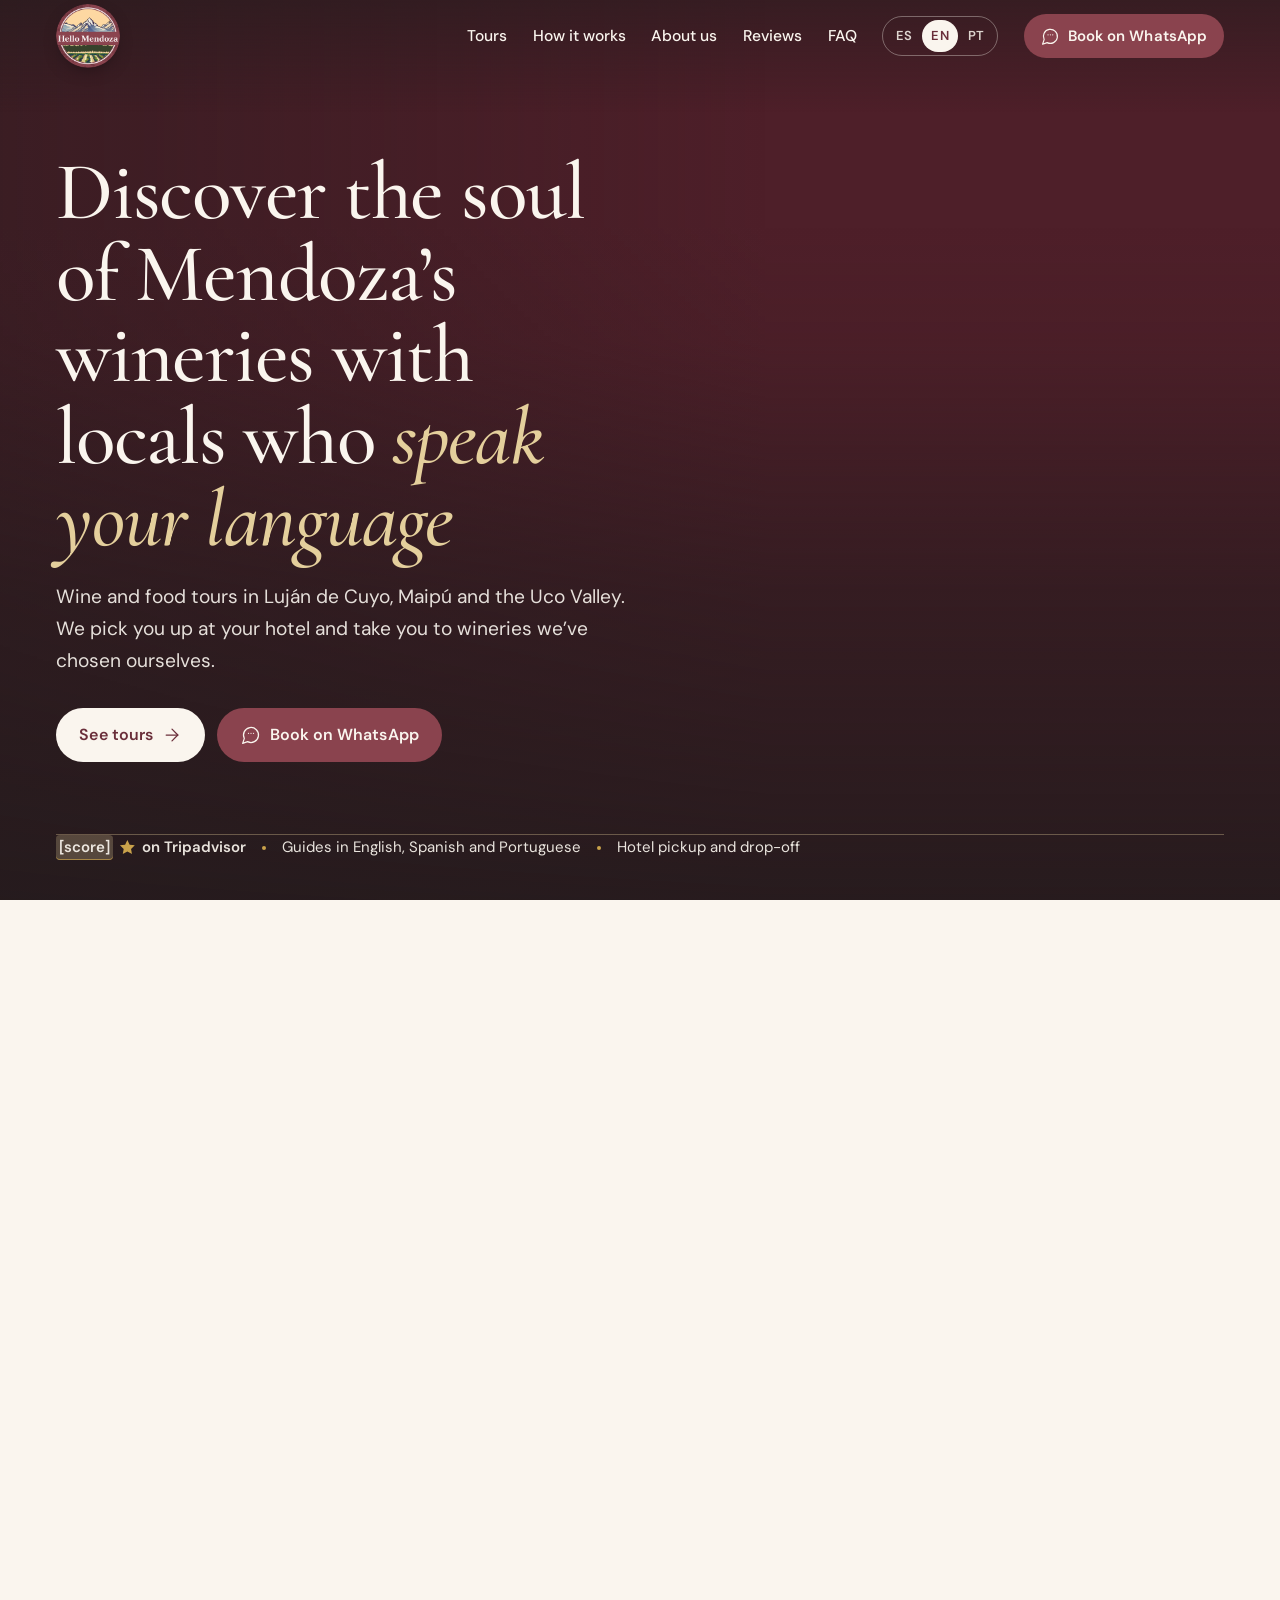
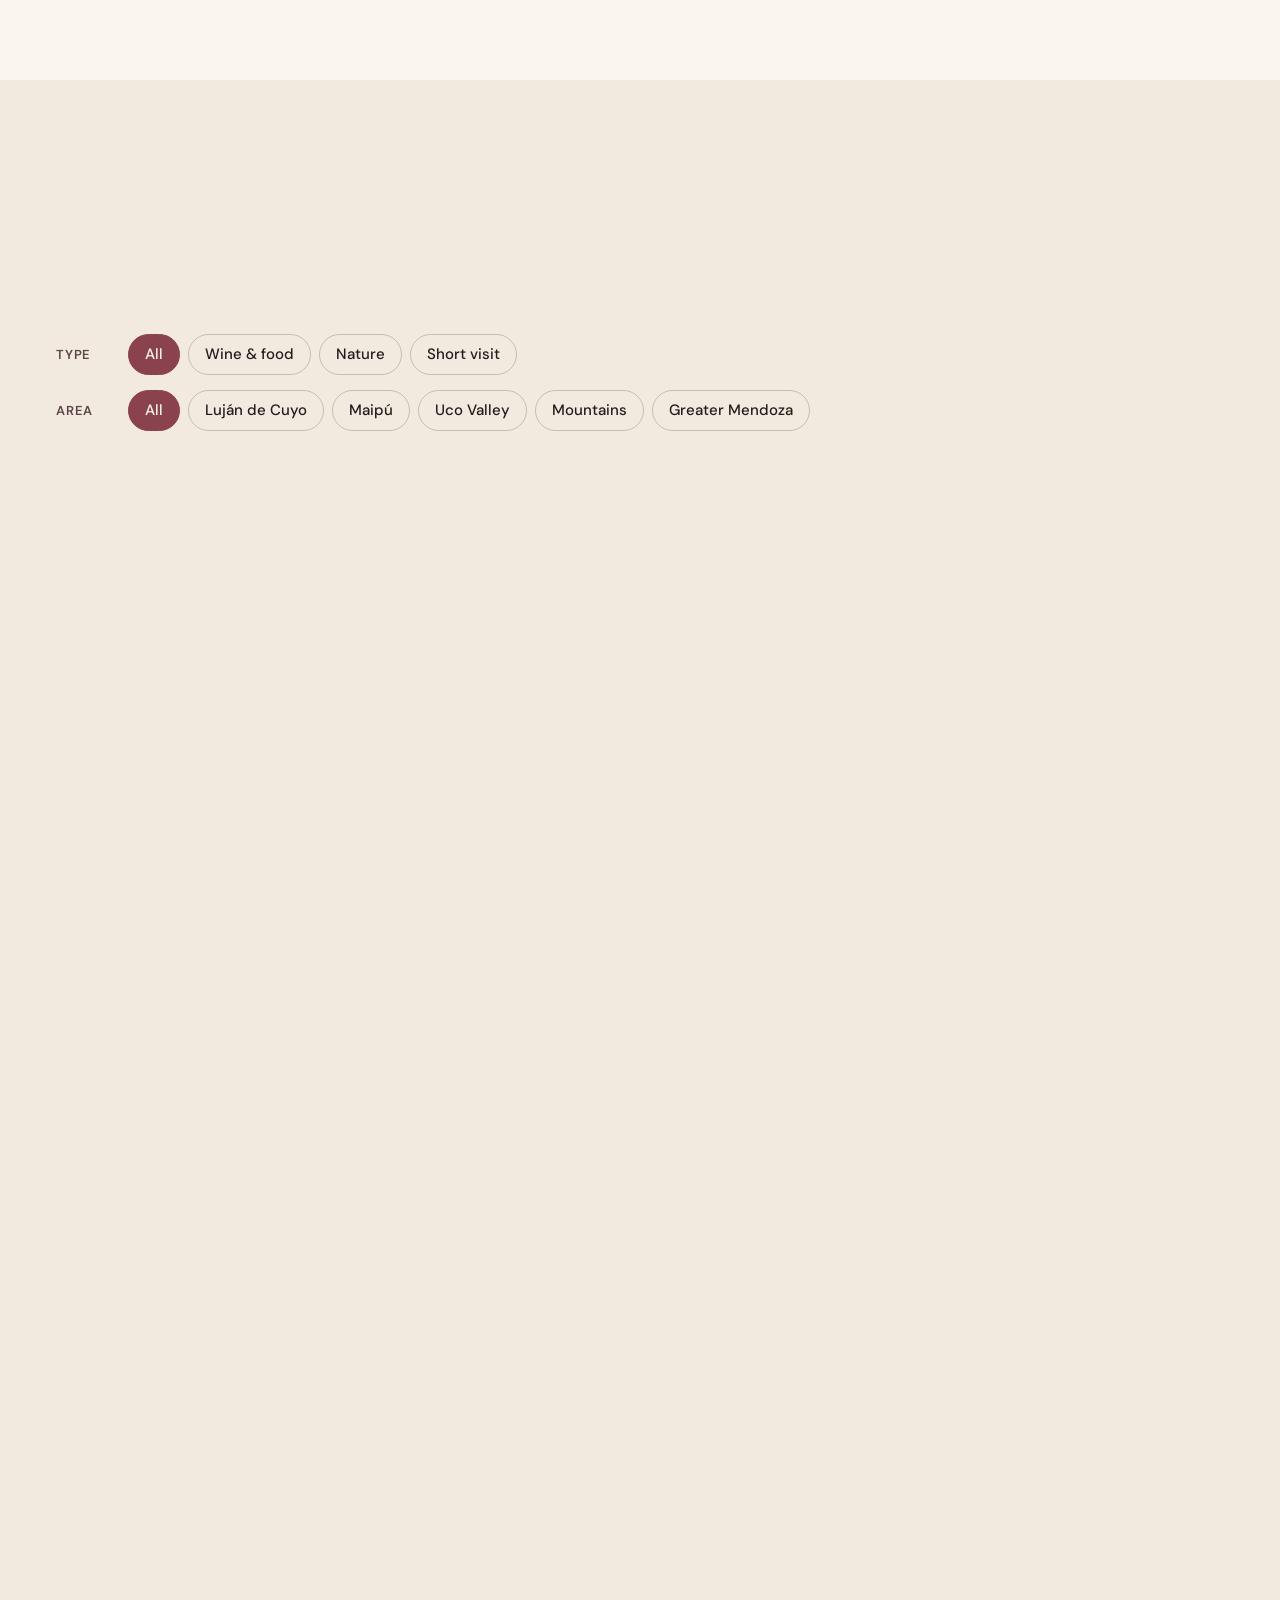
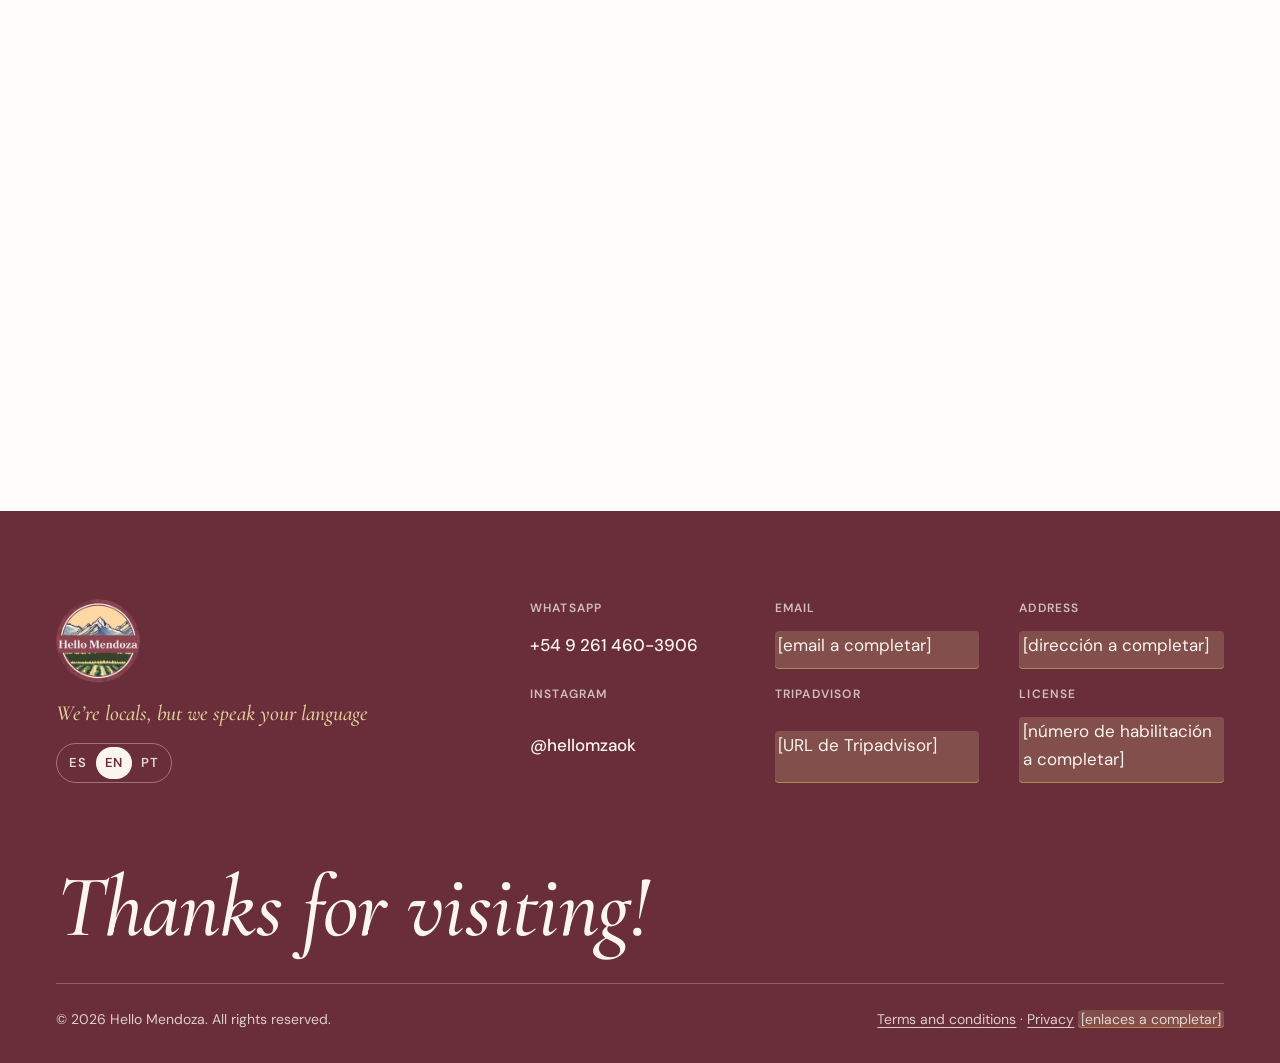
==== commit 11712f14: "Fotos completas sin recorte; ampliar muestra el original Co-Authored-By: Claude Sonnet 5.5 <noreply@" ====
--- a/public/en/index.html
+++ b/public/en/index.html
@@ -1,38 +1,399 @@
 <!doctype html>
-<!-- No edites este archivo: el contenido se cambia en contenido.js -->
 <html lang="en" data-lang="en">
 <head>
 <meta charset="utf-8">
 <meta name="viewport" content="width=device-width, initial-scale=1, viewport-fit=cover">
 <title>Mendoza Wine Tours with Local Guides | Hello Mendoza</title>
 <meta name="description" content="Mendoza wine tours with local guides who speak English, Spanish and Portuguese, plus hotel pickup. Luján de Cuyo, Maipú and Uco Valley. Book on WhatsApp.">
-<link rel="canonical" href="https://hellomendoza.com/en/">
-<link rel="alternate" hreflang="es" href="https://hellomendoza.com/">
-<link rel="alternate" hreflang="en" href="https://hellomendoza.com/en/">
-<link rel="alternate" hreflang="pt" href="https://hellomendoza.com/pt/">
-<link rel="alternate" hreflang="x-default" href="https://hellomendoza.com/">
+<link rel="canonical" href="https://www.[tu-dominio].com/en/">
+<link rel="alternate" hreflang="es" href="https://www.[tu-dominio].com/">
+<link rel="alternate" hreflang="en" href="https://www.[tu-dominio].com/en/">
+<link rel="alternate" hreflang="pt" href="https://www.[tu-dominio].com/pt/">
+<link rel="alternate" hreflang="x-default" href="https://www.[tu-dominio].com/">
 <meta name="theme-color" content="#6A2E3A">
 <meta property="og:type" content="website">
 <meta property="og:site_name" content="Hello Mendoza">
 <meta property="og:title" content="Mendoza Wine Tours with Local Guides | Hello Mendoza">
 <meta property="og:description" content="Mendoza wine tours with local guides who speak English, Spanish and Portuguese, plus hotel pickup. Luján de Cuyo, Maipú and Uco Valley. Book on WhatsApp.">
-<meta property="og:url" content="https://hellomendoza.com/en/">
-<meta property="og:image" content="https://hellomendoza.com/assets/img/og-image.jpg">
+<meta property="og:url" content="https://www.[tu-dominio].com/en/">
+<meta property="og:image" content="https://www.[tu-dominio].com/assets/img/og-image.jpg">
 <meta property="og:image:width" content="1200"><meta property="og:image:height" content="630">
+<meta property="og:image:alt" content="Mendoza vineyards at sunset with the Andes mountains">
 <meta property="og:locale" content="en_US">
+<meta property="og:locale:alternate" content="es_AR">
+<meta property="og:locale:alternate" content="pt_BR">
 <meta name="twitter:card" content="summary_large_image">
 <link rel="icon" href="../assets/img/favicon.png" type="image/png">
 <link rel="apple-touch-icon" href="../assets/img/apple-touch-icon.png">
 <link rel="preload" href="../assets/fonts/dm-sans-latin-wght-normal.woff2" as="font" type="font/woff2" crossorigin>
 <link rel="preload" href="../assets/fonts/cormorant-garamond-latin-500-normal.woff2" as="font" type="font/woff2" crossorigin>
-<link rel="stylesheet" href="../assets/css/styles.css?v=mwchv9x2">
-<script>(function(d){d.classList.add('js');addEventListener('error',function(e){if(e.filename&&/contenido\.js/.test(e.filename))window.HM_ERROR={line:e.lineno,msg:e.message}},true);try{if(matchMedia('(prefers-reduced-motion: no-preference)').matches)d.classList.add('anim');var s=localStorage.getItem('hm-lang'),m={es:'',en:'en/',pt:'pt/'};if(false&&s&&s!=='es'&&m[s]&&!/[?&]lang=es/.test(location.search))location.replace('../'+m[s]+location.hash)}catch(e){}})(document.documentElement)</script>
-<script src="../contenido.js?v=mwchv9x2" defer></script>
-<script src="../assets/js/pagina.js?v=mwchv9x2" defer></script>
-<script src="../assets/js/main.js?v=mwchv9x2" defer></script>
+<link rel="preload" as="image" href="../assets/img/hero-mobile-sm.webp" imagesrcset="../assets/img/hero-mobile-sm.webp 800w, ../assets/img/hero-mobile-lg.webp 1080w" imagesizes="100vw" media="(max-width: 699px)" fetchpriority="high">
+<link rel="preload" as="image" href="../assets/img/hero-desktop-lg.webp" imagesrcset="../assets/img/hero-desktop-sm.webp 800w, ../assets/img/hero-desktop-lg.webp 1920w" imagesizes="100vw" media="(min-width: 700px)" fetchpriority="high">
+<link rel="stylesheet" href="../assets/css/styles.css?v=mwcjy8ta">
+<script>(function(d){d.classList.add('js');try{if(matchMedia('(prefers-reduced-motion: no-preference)').matches)d.classList.add('anim');var s=localStorage.getItem('hm-lang'),m={es:'',en:'en/',pt:'pt/'};if(false&&s&&s!=='es'&&m[s]&&!/[?&]lang=es/.test(location.search))location.replace('../'+m[s]+location.hash)}catch(e){}})(document.documentElement)</script>
+<script type="application/ld+json">{"@context":"https://schema.org","@type":"TravelAgency","name":"Hello Mendoza","slogan":"We’re locals, but we speak your language","description":"Mendoza wine tours with local guides who speak English, Spanish and Portuguese, plus hotel pickup. Luján de Cuyo, Maipú and Uco Valley. Book on WhatsApp.","url":"https://www.[tu-dominio].com/en/","image":"https://www.[tu-dominio].com/assets/img/og-image.jpg","logo":"https://www.[tu-dominio].com/assets/img/logo.png","telephone":"+5492614603906","address":{"@type":"PostalAddress","addressLocality":"Mendoza","addressRegion":"Mendoza","addressCountry":"AR"},"areaServed":[{"@type":"Place","name":"Luján de Cuyo"},{"@type":"Place","name":"Maipú"},{"@type":"Place","name":"Valle de Uco"},{"@type":"Place","name":"Mendoza"}],"knowsLanguage":["es","en","pt"],"sameAs":["https://www.instagram.com/hellomzaok/"],"makesOffer":[{"@type":"Offer","itemOffered":{"@type":"TouristTrip","name":"Luján de Cuyo, land of Malbec","description":"Tastings at two wineries and a wine-paired lunch at the third."}},{"@type":"Offer","itemOffered":{"@type":"TouristTrip","name":"Maipú, cradle of wine","description":"Historic and boutique wineries, an olive oil farm and a wine-paired lunch."}},{"@type":"Offer","itemOffered":{"@type":"TouristTrip","name":"Uco Valley, Andean landscapes","description":"Premium wineries and a gourmet paired lunch at a winery restaurant."}},{"@type":"Offer","itemOffered":{"@type":"TouristTrip","name":"Potrerillos","description":"Nature and mountains by the reservoir, a scenic stop and a light lunch."}},{"@type":"Offer","itemOffered":{"@type":"TouristTrip","name":"Salentein","description":"Express winery visit, a tasting of 3 wines and the art gallery."}},{"@type":"Offer","itemOffered":{"@type":"TouristTrip","name":"Los Toneles","description":"A historic route through century-old wineries, with lunch."}}]}</script>
 </head>
 <body>
 <svg xmlns="http://www.w3.org/2000/svg" style="display:none"><symbol id="i-languages" viewBox="0 0 24 24" fill="none" stroke="currentColor" stroke-width="1.5" stroke-linecap="round" stroke-linejoin="round"><path d="m5 8 6 6"/><path d="m4 14 6-6 2-3"/><path d="M2 5h12"/><path d="M7 2h1"/><path d="m22 22-5-10-5 10"/><path d="M14 18h6"/></symbol><symbol id="i-van" viewBox="0 0 24 24" fill="none" stroke="currentColor" stroke-width="1.5" stroke-linecap="round" stroke-linejoin="round"><path d="M19 17h2c.6 0 1-.4 1-1v-3c0-.9-.7-1.7-1.5-1.9C18.7 10.6 16 10 16 10s-1.3-1.4-2.2-2.3c-.5-.4-1.1-.7-1.8-.7H5c-.6 0-1.1.4-1.4.9l-1.4 2.9A3.7 3.7 0 0 0 2 12v4c0 .6.4 1 1 1h2"/><circle cx="7" cy="17" r="2"/><path d="M9 17h6"/><circle cx="17" cy="17" r="2"/></symbol><symbol id="i-glass" viewBox="0 0 24 24" fill="none" stroke="currentColor" stroke-width="1.5" stroke-linecap="round" stroke-linejoin="round"><path d="M8 22h8"/><path d="M7 10h10"/><path d="M12 15v7"/><path d="M12 15a5 5 0 0 0 5-5c0-2-.5-4-2-8H9c-1.5 4-2 6-2 8a5 5 0 0 0 5 5Z"/></symbol><symbol id="i-route" viewBox="0 0 24 24" fill="none" stroke="currentColor" stroke-width="1.5" stroke-linecap="round" stroke-linejoin="round"><circle cx="6" cy="19" r="3"/><path d="M9 19h8.5a3.5 3.5 0 0 0 0-7h-11a3.5 3.5 0 0 1 0-7H15"/><circle cx="18" cy="5" r="3"/></symbol><symbol id="i-chat" viewBox="0 0 24 24" fill="none" stroke="currentColor" stroke-width="1.5" stroke-linecap="round" stroke-linejoin="round"><path d="M7.9 20A9 9 0 1 0 4 16.1L2 22Z"/><path d="M9 10h.01"/><path d="M12 10h.01"/><path d="M15 10h.01"/></symbol><symbol id="i-arrow" viewBox="0 0 24 24" fill="none" stroke="currentColor" stroke-width="1.5" stroke-linecap="round" stroke-linejoin="round"><path d="M5 12h14"/><path d="m12 5 7 7-7 7"/></symbol><symbol id="i-left" viewBox="0 0 24 24" fill="none" stroke="currentColor" stroke-width="1.5" stroke-linecap="round" stroke-linejoin="round"><path d="m15 18-6-6 6-6"/></symbol><symbol id="i-right" viewBox="0 0 24 24" fill="none" stroke="currentColor" stroke-width="1.5" stroke-linecap="round" stroke-linejoin="round"><path d="m9 18 6-6-6-6"/></symbol><symbol id="i-down" viewBox="0 0 24 24" fill="none" stroke="currentColor" stroke-width="1.5" stroke-linecap="round" stroke-linejoin="round"><path d="m6 9 6 6 6-6"/></symbol><symbol id="i-x" viewBox="0 0 24 24" fill="none" stroke="currentColor" stroke-width="1.5" stroke-linecap="round" stroke-linejoin="round"><path d="M18 6 6 18"/><path d="m6 6 12 12"/></symbol><symbol id="i-menu" viewBox="0 0 24 24" fill="none" stroke="currentColor" stroke-width="1.5" stroke-linecap="round" stroke-linejoin="round"><path d="M4 7h16"/><path d="M4 12h16"/><path d="M4 17h16"/></symbol><symbol id="i-clock" viewBox="0 0 24 24" fill="none" stroke="currentColor" stroke-width="1.5" stroke-linecap="round" stroke-linejoin="round"><circle cx="12" cy="12" r="9"/><path d="M12 7v5l3 2"/></symbol><symbol id="i-pin" viewBox="0 0 24 24" fill="none" stroke="currentColor" stroke-width="1.5" stroke-linecap="round" stroke-linejoin="round"><path d="M20 10c0 5-5.5 10.2-7.4 11.8a1 1 0 0 1-1.2 0C9.5 20.2 4 15 4 10a8 8 0 0 1 16 0"/><circle cx="12" cy="10" r="3"/></symbol><symbol id="i-check" viewBox="0 0 24 24" fill="none" stroke="currentColor" stroke-width="1.5" stroke-linecap="round" stroke-linejoin="round"><path d="M20 6 9 17l-5-5"/></symbol><symbol id="i-minus" viewBox="0 0 24 24" fill="none" stroke="currentColor" stroke-width="1.5" stroke-linecap="round" stroke-linejoin="round"><path d="M6 12h12"/></symbol><symbol id="i-plus" viewBox="0 0 24 24" fill="none" stroke="currentColor" stroke-width="1.5" stroke-linecap="round" stroke-linejoin="round"><path d="M12 5v14"/><path d="M5 12h14"/></symbol><symbol id="i-instagram" viewBox="0 0 24 24" fill="none" stroke="currentColor" stroke-width="1.5" stroke-linecap="round" stroke-linejoin="round"><rect x="2.5" y="2.5" width="19" height="19" rx="5"/><path d="M16 11.4A4 4 0 1 1 12.6 8a4 4 0 0 1 3.4 3.4z"/><path d="M17.5 6.5h.01"/></symbol><symbol id="i-mail" viewBox="0 0 24 24" fill="none" stroke="currentColor" stroke-width="1.5" stroke-linecap="round" stroke-linejoin="round"><rect x="2" y="4" width="20" height="16" rx="2"/><path d="m22 7-9 5.7a2 2 0 0 1-2 0L2 7"/></symbol><symbol id="i-baby" viewBox="0 0 24 24" fill="none" stroke="currentColor" stroke-width="1.5" stroke-linecap="round" stroke-linejoin="round"><path d="M9 12h.01"/><path d="M15 12h.01"/><path d="M10 16c.5.3 1.2.5 2 .5s1.5-.2 2-.5"/><path d="M19 6.3a9 9 0 0 1 1.8 3.9 2 2 0 0 1 0 3.6 9 9 0 0 1-17.6 0 2 2 0 0 1 0-3.6A9 9 0 0 1 12 3c2 0 3.5 1.1 3.5 2.5s-.9 2.5-2 2.5c-.8 0-1.5-.4-1.5-1"/></symbol><symbol id="i-expand" viewBox="0 0 24 24" fill="none" stroke="currentColor" stroke-width="1.5" stroke-linecap="round" stroke-linejoin="round"><path d="M15 3h6v6"/><path d="M9 21H3v-6"/><path d="M21 3l-7 7"/><path d="M3 21l7-7"/></symbol><symbol id="i-users" viewBox="0 0 24 24" fill="none" stroke="currentColor" stroke-width="1.5" stroke-linecap="round" stroke-linejoin="round"><path d="M16 21v-2a4 4 0 0 0-4-4H6a4 4 0 0 0-4 4v2"/><circle cx="9" cy="7" r="4"/><path d="M22 21v-2a4 4 0 0 0-3-3.9"/><path d="M16 3.1a4 4 0 0 1 0 7.8"/></symbol><symbol id="i-external" viewBox="0 0 24 24" fill="none" stroke="currentColor" stroke-width="1.5" stroke-linecap="round" stroke-linejoin="round"><path d="M15 3h6v6"/><path d="M10 14 21 3"/><path d="M18 13v6a2 2 0 0 1-2 2H5a2 2 0 0 1-2-2V8a2 2 0 0 1 2-2h6"/></symbol><symbol id="i-shield" viewBox="0 0 24 24" fill="none" stroke="currentColor" stroke-width="1.5" stroke-linecap="round" stroke-linejoin="round"><path d="M20 13c0 5-3.5 7.5-7.7 9a1 1 0 0 1-.7 0C7.5 20.5 4 18 4 13V6a1 1 0 0 1 1-1c2 0 4.5-1.2 6.2-2.7a1.2 1.2 0 0 1 1.6 0C14.5 3.8 17 5 19 5a1 1 0 0 1 1 1z"/></symbol><symbol id="i-card" viewBox="0 0 24 24" fill="none" stroke="currentColor" stroke-width="1.5" stroke-linecap="round" stroke-linejoin="round"><rect x="2" y="5" width="20" height="14" rx="2"/><path d="M2 10h20"/></symbol><symbol id="i-star" viewBox="0 0 24 24"><path fill="currentColor" d="M12 2.5l2.9 6 6.6.9-4.8 4.6 1.2 6.6L12 17.4l-5.9 3.2 1.2-6.6L2.5 9.4l6.6-.9z"/></symbol></svg>
-<div id="app" aria-busy="true"><noscript><p class="oops">Hello Mendoza · WhatsApp <a href="https://wa.me/5492614603906">+54 9 261 460-3906</a></p></noscript></div>
+<a class="skip" href="#main">Skip to content</a>
+
+<header class="bar" data-bar>
+  <div class="bar__in wrap">
+    <a class="brand" href="#top" aria-label="Hello Mendoza, home">
+      <img class="brand__img" src="../assets/img/logo.png" alt="Hello Mendoza" width="96" height="96">
+    </a>
+    <nav class="nav" aria-label="Main menu">
+      <ul class="nav__list" id="nav-list">
+        <li><a href="#tours">Tours</a></li><li><a href="#how">How it works</a></li><li><a href="#about">About us</a></li><li><a href="#reviews">Reviews</a></li><li><a href="#faq">FAQ</a></li>
+        <li class="nav__cta-m"><a class="btn btn--primary btn--block" href="https://wa.me/5492614603906?text=Hi%20Hello%20Mendoza!%20I%E2%80%99d%20like%20to%20ask%20about%20a%20winery%20tour." target="_blank" rel="noopener" data-wa="general"><svg class="ic" aria-hidden="true" focusable="false"><use href="#i-chat"/></svg>Book on WhatsApp</a></li>
+      </ul>
+    </nav>
+    <nav class="lang " aria-label="Language"><a href="../" hreflang="es" lang="es" data-lang="es"  title="Español">ES</a><a href="../en/" hreflang="en" lang="en" data-lang="en" aria-current="true" title="English">EN</a><a href="../pt/" hreflang="pt" lang="pt" data-lang="pt"  title="Português">PT</a></nav>
+    <a class="btn btn--primary btn--sm bar__cta" href="https://wa.me/5492614603906?text=Hi%20Hello%20Mendoza!%20I%E2%80%99d%20like%20to%20ask%20about%20a%20winery%20tour." target="_blank" rel="noopener" data-wa="general"><svg class="ic" aria-hidden="true" focusable="false"><use href="#i-chat"/></svg><span>Book on WhatsApp</span></a>
+    <button class="burger" type="button" aria-expanded="false" aria-controls="nav-list" data-open="Open menu" data-close="Close menu" aria-label="Open menu"><svg class="ic burger__open" aria-hidden="true" focusable="false"><use href="#i-menu"/></svg><svg class="ic burger__close" aria-hidden="true" focusable="false"><use href="#i-x"/></svg></button>
+  </div>
+</header>
+
+<main id="main">
+<section class="hero" id="top" aria-labelledby="hero-title">
+  <picture class="hero__media">
+    <source media="(max-width: 699px)" srcset="../assets/img/hero-mobile-sm.webp 800w, ../assets/img/hero-mobile-lg.webp 1080w" sizes="100vw">
+    <img src="../assets/img/hero-desktop-lg.webp" srcset="../assets/img/hero-desktop-sm.webp 800w, ../assets/img/hero-desktop-lg.webp 1920w" sizes="100vw" width="1920" height="1080" alt="Mendoza vineyards at sunset with the Andes mountains" fetchpriority="high">
+  </picture>
+  <div class="hero__in wrap">
+    <h1 class="hero__title" id="hero-title">Discover the soul of Mendoza’s wineries with locals who <em>speak your language</em></h1>
+    <p class="hero__sub">Wine and food tours in Luján de Cuyo, Maipú and the Uco Valley. We pick you up at your hotel and take you to wineries we’ve chosen ourselves.</p>
+    <div class="hero__ctas">
+      <a class="btn btn--light" href="#tours">See tours<svg class="ic" aria-hidden="true" focusable="false"><use href="#i-arrow"/></svg></a>
+      <a class="btn btn--primary" href="https://wa.me/5492614603906?text=Hi%20Hello%20Mendoza!%20I%E2%80%99d%20like%20to%20ask%20about%20a%20winery%20tour." target="_blank" rel="noopener" data-wa="general"><svg class="ic" aria-hidden="true" focusable="false"><use href="#i-chat"/></svg>Book on WhatsApp</a>
+    </div>
+    <ul class="trust" role="list">
+      <li><a href="#"  class="trust__score"><span class="ph">[score]</span> <svg class="ic ic--star" aria-hidden="true" focusable="false"><use href="#i-star"/></svg> on Tripadvisor</a></li>
+      <li>Guides in English, Spanish and Portuguese</li><li>Hotel pickup and drop-off</li>
+    </ul>
+  </div>
+</section>
+
+<section class="diffs section" aria-labelledby="diffs-title">
+  <div class="wrap diffs__grid">
+    <h2 class="h2 diffs__title reveal" id="diffs-title">What makes us different</h2>
+    <ul class="diffs__list" role="list">
+      <li class="diff reveal"><span class="diff__icon"><svg class="ic" aria-hidden="true" focusable="false"><use href="#i-languages"/></svg></span><h3 class="diff__title">Trilingual local guide</h3><p>Born and raised here, we tell you Mendoza’s story in English, Spanish or Portuguese.</p></li><li class="diff reveal"><span class="diff__icon"><svg class="ic" aria-hidden="true" focusable="false"><use href="#i-van"/></svg></span><h3 class="diff__title">Private round-trip transport</h3><p>We pick you up at your hotel and bring you back. No driving, no bus schedules.</p></li><li class="diff reveal"><span class="diff__icon"><svg class="ic" aria-hidden="true" focusable="false"><use href="#i-glass"/></svg></span><h3 class="diff__title">Wineries we hand-pick</h3><p>We visit every winery before we recommend it. You only go to the ones we love.</p></li><li class="diff reveal"><span class="diff__icon"><svg class="ic" aria-hidden="true" focusable="false"><use href="#i-route"/></svg></span><h3 class="diff__title">Tailor-made itinerary</h3><p>We adjust wineries, times and meals to your group and your pace.</p></li>
+    </ul>
+  </div>
+</section>
+
+<section class="tours section" id="tours" aria-labelledby="tours-title">
+  <div class="wrap">
+    <div class="sec-head">
+      <h2 class="h2 reveal" id="tours-title">Our tours</h2>
+      <p class="lede reveal">Six ways to get to know Mendoza through its wine, food and mountains. Tap a tour to see the full itinerary.</p>
+    </div>
+    <div class="filters" role="group" aria-label="Type / Area">
+      <div class="filters__row">
+        <span class="filters__label" id="f-type">Type</span>
+        <div class="chips" role="group" aria-labelledby="f-type" data-filter="type">
+          <button type="button" class="chip" aria-pressed="true" data-value="all">All</button>
+          <button type="button" class="chip" aria-pressed="false" data-value="wine">Wine &amp; food</button><button type="button" class="chip" aria-pressed="false" data-value="nature">Nature</button><button type="button" class="chip" aria-pressed="false" data-value="express">Short visit</button>
+        </div>
+      </div>
+      <div class="filters__row">
+        <span class="filters__label" id="f-zone">Area</span>
+        <div class="chips" role="group" aria-labelledby="f-zone" data-filter="zone">
+          <button type="button" class="chip" aria-pressed="true" data-value="all">All</button>
+          <button type="button" class="chip" aria-pressed="false" data-value="lujan">Luján de Cuyo</button><button type="button" class="chip" aria-pressed="false" data-value="maipu">Maipú</button><button type="button" class="chip" aria-pressed="false" data-value="uco">Uco Valley</button><button type="button" class="chip" aria-pressed="false" data-value="mountain">Mountains</button><button type="button" class="chip" aria-pressed="false" data-value="city">Greater Mendoza</button>
+        </div>
+      </div>
+    </div>
+    <p class="sr-only" aria-live="polite" data-count></p>
+    <ul class="grid-tours" role="list">
+      <li class="tour reveal" data-type="wine" data-zone="lujan" data-id="lujan">
+        <div class="tour__media"><img class="" src="../assets/img/tour-lujan-1-sm.webp" srcset="../assets/img/tour-lujan-1-sm.webp 800w, ../assets/img/tour-lujan-1-lg.webp 1600w" sizes="(min-width: 1100px) 33vw, (min-width: 700px) 50vw, 100vw" width="1600" height="1067" alt="Two glasses and a bottle of wine on a board, with the Andes behind" loading="lazy" decoding="async"></div>
+        <div class="tour__body">
+          <p class="tour__meta"><span>Luján de Cuyo</span><span aria-hidden="true">·</span><span><svg class="ic ic--sm" aria-hidden="true" focusable="false"><use href="#i-clock"/></svg>6 hours</span></p>
+          <h3 class="tour__name"><a href="#tour-lujan" data-tour="lujan" aria-haspopup="dialog">Luján de Cuyo, land of Malbec</a></h3>
+          <p class="tour__stops">3 wineries</p>
+          <p class="tour__line">Tastings at two wineries and a wine-paired lunch at the third.</p>
+          <div class="tour__foot">
+            <p class="tour__price"><span>From</span> <strong>USD <span class="ph">[price]</span></strong> <span>per person</span></p>
+            <span class="tour__more" aria-hidden="true">See tour<svg class="ic ic--sm" aria-hidden="true" focusable="false"><use href="#i-arrow"/></svg></span>
+          </div>
+        </div>
+      </li><li class="tour reveal" data-type="wine" data-zone="maipu" data-id="maipu">
+        <div class="tour__media"><img class="" src="../assets/img/tour-maipu-1-sm.webp" srcset="../assets/img/tour-maipu-1-sm.webp 800w, ../assets/img/tour-maipu-1-lg.webp 1600w" sizes="(min-width: 1100px) 33vw, (min-width: 700px) 50vw, 100vw" width="1600" height="1067" alt="Tasting board with wine glasses at a Maipú winery" loading="lazy" decoding="async"></div>
+        <div class="tour__body">
+          <p class="tour__meta"><span>Maipú</span><span aria-hidden="true">·</span><span><svg class="ic ic--sm" aria-hidden="true" focusable="false"><use href="#i-clock"/></svg>8 hours</span></p>
+          <h3 class="tour__name"><a href="#tour-maipu" data-tour="maipu" aria-haspopup="dialog">Maipú, cradle of wine</a></h3>
+          <p class="tour__stops">2 wineries &amp; 1 olive farm</p>
+          <p class="tour__line">Historic and boutique wineries, an olive oil farm and a wine-paired lunch.</p>
+          <div class="tour__foot">
+            <p class="tour__price"><span>From</span> <strong>USD <span class="ph">[price]</span></strong> <span>per person</span></p>
+            <span class="tour__more" aria-hidden="true">See tour<svg class="ic ic--sm" aria-hidden="true" focusable="false"><use href="#i-arrow"/></svg></span>
+          </div>
+        </div>
+      </li><li class="tour reveal" data-type="wine" data-zone="uco" data-id="uco">
+        <div class="tour__media"><img class="" src="../assets/img/tour-uco-1-sm.webp" srcset="../assets/img/tour-uco-1-sm.webp 800w, ../assets/img/tour-uco-1-lg.webp 1600w" sizes="(min-width: 1100px) 33vw, (min-width: 700px) 50vw, 100vw" width="1600" height="1067" alt="Bottles and glasses of red wine in front of a lake with the Andes behind" loading="lazy" decoding="async"></div>
+        <div class="tour__body">
+          <p class="tour__meta"><span>Uco Valley</span><span aria-hidden="true">·</span><span><svg class="ic ic--sm" aria-hidden="true" focusable="false"><use href="#i-clock"/></svg>10 hours</span></p>
+          <h3 class="tour__name"><a href="#tour-uco" data-tour="uco" aria-haspopup="dialog">Uco Valley, Andean landscapes</a></h3>
+          <p class="tour__stops">Premium wineries</p>
+          <p class="tour__line">Premium wineries and a gourmet paired lunch at a winery restaurant.</p>
+          <div class="tour__foot">
+            <p class="tour__price"><span>From</span> <strong>USD <span class="ph">[price]</span></strong> <span>per person</span></p>
+            <span class="tour__more" aria-hidden="true">See tour<svg class="ic ic--sm" aria-hidden="true" focusable="false"><use href="#i-arrow"/></svg></span>
+          </div>
+        </div>
+      </li><li class="tour reveal" data-type="nature" data-zone="mountain" data-id="potrerillos">
+        <div class="tour__media"><img class="" src="../assets/img/tour-potrerillos-1-sm.webp" srcset="../assets/img/tour-potrerillos-1-sm.webp 800w, ../assets/img/tour-potrerillos-1-lg.webp 1600w" sizes="(min-width: 1100px) 33vw, (min-width: 700px) 50vw, 100vw" width="1600" height="1067" alt="Mendoza vineyard at sunset with the sun over the rows" loading="lazy" decoding="async"></div>
+        <div class="tour__body">
+          <p class="tour__meta"><span>Mountains</span><span aria-hidden="true">·</span><span><svg class="ic ic--sm" aria-hidden="true" focusable="false"><use href="#i-clock"/></svg>6 hours</span></p>
+          <h3 class="tour__name"><a href="#tour-potrerillos" data-tour="potrerillos" aria-haspopup="dialog">Potrerillos</a></h3>
+          <p class="tour__stops">Lake &amp; mountains</p>
+          <p class="tour__line">Nature and mountains by the reservoir, a scenic stop and a light lunch.</p>
+          <div class="tour__foot">
+            <p class="tour__price"><span>From</span> <strong>USD <span class="ph">[price]</span></strong> <span>per person</span></p>
+            <span class="tour__more" aria-hidden="true">See tour<svg class="ic ic--sm" aria-hidden="true" focusable="false"><use href="#i-arrow"/></svg></span>
+          </div>
+        </div>
+      </li><li class="tour reveal" data-type="express" data-zone="uco" data-id="salentein">
+        <div class="tour__media"><img class="" src="../assets/img/tour-salentein-1-sm.webp" srcset="../assets/img/tour-salentein-1-sm.webp 800w, ../assets/img/tour-salentein-1-lg.webp 1600w" sizes="(min-width: 1100px) 33vw, (min-width: 700px) 50vw, 100vw" width="1600" height="1067" alt="Bunches of red grapes between vineyard rows" loading="lazy" decoding="async"></div>
+        <div class="tour__body">
+          <p class="tour__meta"><span>Uco Valley</span><span aria-hidden="true">·</span><span><svg class="ic ic--sm" aria-hidden="true" focusable="false"><use href="#i-clock"/></svg>2 hours</span></p>
+          <h3 class="tour__name"><a href="#tour-salentein" data-tour="salentein" aria-haspopup="dialog">Salentein</a></h3>
+          <p class="tour__stops">1 winery</p>
+          <p class="tour__line">Express winery visit, a tasting of 3 wines and the art gallery.</p>
+          <div class="tour__foot">
+            <p class="tour__price"><span>From</span> <strong>USD <span class="ph">[price]</span></strong> <span>per person</span></p>
+            <span class="tour__more" aria-hidden="true">See tour<svg class="ic ic--sm" aria-hidden="true" focusable="false"><use href="#i-arrow"/></svg></span>
+          </div>
+        </div>
+      </li><li class="tour reveal" data-type="wine" data-zone="city" data-id="toneles">
+        <div class="tour__media"><img class="" src="../assets/img/tour-toneles-1-sm.webp" srcset="../assets/img/tour-toneles-1-sm.webp 800w, ../assets/img/tour-toneles-1-lg.webp 1600w" sizes="(min-width: 1100px) 33vw, (min-width: 700px) 50vw, 100vw" width="1600" height="1067" alt="Two glasses of white wine at a tasting" loading="lazy" decoding="async"></div>
+        <div class="tour__body">
+          <p class="tour__meta"><span>Greater Mendoza</span><span aria-hidden="true">·</span><span><svg class="ic ic--sm" aria-hidden="true" focusable="false"><use href="#i-clock"/></svg>7 hours</span></p>
+          <h3 class="tour__name"><a href="#tour-toneles" data-tour="toneles" aria-haspopup="dialog">Los Toneles</a></h3>
+          <p class="tour__stops">Century-old wineries</p>
+          <p class="tour__line">A historic route through century-old wineries, with lunch.</p>
+          <div class="tour__foot">
+            <p class="tour__price"><span>From</span> <strong>USD <span class="ph">[price]</span></strong> <span>per person</span></p>
+            <span class="tour__more" aria-hidden="true">See tour<svg class="ic ic--sm" aria-hidden="true" focusable="false"><use href="#i-arrow"/></svg></span>
+          </div>
+        </div>
+      </li>
+    </ul>
+    <div class="tours__empty" hidden data-empty><p>No tours match those filters.</p><button type="button" class="btn btn--outline btn--sm" data-reset>Show all</button></div>
+  </div>
+</section>
+
+<section class="custom" aria-labelledby="custom-title">
+  <div class="wrap custom__grid">
+    <div class="custom__media reveal"><img class="" src="../assets/img/custom-tour-sm.webp" srcset="../assets/img/custom-tour-sm.webp 800w, ../assets/img/custom-tour-lg.webp 1600w" sizes="(min-width: 900px) 50vw, 100vw" width="1600" height="1067" alt="Mendoza vineyard at sunset with the sun through the clouds" loading="lazy" decoding="async"></div>
+    <div class="custom__body">
+      <h2 class="h2 reveal" id="custom-title">We build your tailor-made tour</h2>
+      <p class="reveal">Want to combine areas, add a specific winery or go at your own pace? Tell us what you like, how many you are and your date. We’ll send you an itinerary the same day.</p>
+      <a class="btn btn--light reveal" href="https://wa.me/5492614603906?text=Hi%20Hello%20Mendoza!%20I%E2%80%99d%20like%20a%20tailor-made%20tour.%20We%20are%20%5Bnumber%5D%20people%20and%20would%20like%20to%20go%20on%20%5Bdate%5D." target="_blank" rel="noopener" data-wa="custom"><svg class="ic" aria-hidden="true" focusable="false"><use href="#i-chat"/></svg>Plan my tour on WhatsApp</a>
+    </div>
+  </div>
+</section>
+
+<section class="how section" id="how" aria-labelledby="how-title">
+  <div class="wrap">
+    <div class="sec-head">
+      <h2 class="h2 reveal" id="how-title">How it works</h2>
+      <p class="lede reveal">Booking is simple, and you can do it all from your phone.</p>
+    </div>
+    <ol class="steps">
+      <li class="step reveal"><span class="step__n" aria-hidden="true">1</span><h3 class="step__title">Message us</h3><p>On WhatsApp or through the form. Tell us your date, group size and the tour you like.</p></li><li class="step reveal"><span class="step__n" aria-hidden="true">2</span><h3 class="step__title">We confirm, you pay a deposit</h3><p>We confirm availability and the final price. A deposit secures your spot.</p></li><li class="step reveal"><span class="step__n" aria-hidden="true">3</span><h3 class="step__title">We pick you up at your hotel</h3><p>On the day, we pick you up at your hotel door. You just enjoy.</p></li>
+    </ol>
+  </div>
+</section>
+
+<section class="about section" id="about" aria-labelledby="about-title">
+  <div class="wrap about__grid">
+    <div class="about__text">
+      <h2 class="h2 reveal" id="about-title">Who we are</h2>
+      <p class="about__lead reveal">We’re locals, but we speak your language.</p>
+      <p class="reveal">We’re a team of guides born in Mendoza. We know the wineries, the people who make the wine and the places where we eat ourselves. <span class="ph">[team story to complete]</span></p>
+      <h3 class="about__langs-title reveal">Languages we speak</h3>
+      <ul class="pills reveal" role="list"><li lang="es">Español</li><li lang="en">English</li><li lang="pt">Português</li></ul>
+    </div>
+    <ul class="guides" role="list">
+      <li class="guide reveal"><div class="guide__photo"><img class="" src="../assets/img/guide-1-sm.webp" srcset="../assets/img/guide-1-sm.webp 800w, ../assets/img/guide-1-lg.webp 800w" sizes="(min-width: 900px) 18vw, 45vw" width="800" height="1000" alt="[real guide photo to upload]" loading="lazy" decoding="async"></div><p class="guide__name"><span class="ph">[guide name]</span></p><p class="guide__role"><span class="ph">[languages spoken]</span></p></li><li class="guide reveal"><div class="guide__photo"><img class="" src="../assets/img/guide-2-sm.webp" srcset="../assets/img/guide-2-sm.webp 800w, ../assets/img/guide-2-lg.webp 800w" sizes="(min-width: 900px) 18vw, 45vw" width="800" height="1000" alt="[real guide photo to upload]" loading="lazy" decoding="async"></div><p class="guide__name"><span class="ph">[guide name]</span></p><p class="guide__role"><span class="ph">[languages spoken]</span></p></li><li class="guide reveal"><div class="guide__photo"><img class="" src="../assets/img/guide-3-sm.webp" srcset="../assets/img/guide-3-sm.webp 800w, ../assets/img/guide-3-lg.webp 800w" sizes="(min-width: 900px) 18vw, 45vw" width="800" height="1000" alt="[real guide photo to upload]" loading="lazy" decoding="async"></div><p class="guide__name"><span class="ph">[guide name]</span></p><p class="guide__role"><span class="ph">[languages spoken]</span></p></li>
+    </ul>
+  </div>
+</section>
+
+<section class="reviews section" id="reviews" aria-labelledby="reviews-title">
+  <div class="wrap">
+    <div class="sec-head">
+      <h2 class="h2 reveal" id="reviews-title">What our travelers say</h2>
+      <p class="lede reveal">Real reviews published on Tripadvisor.</p>
+    </div>
+    <ul class="review-list" role="list">
+      <li class="review reveal">
+        <figure>
+          <p class="review__score"><span class="review__stars" aria-hidden="true"><svg class="ic ic--star" aria-hidden="true" focusable="false"><use href="#i-star"/></svg></span> <span class="ph">[score]</span> <span class="review__src">· Tripadvisor</span></p>
+          <blockquote><p><span class="ph">[real review to add]</span></p></blockquote>
+          <figcaption><strong><span class="ph">[name]</span></strong> <span><span class="ph">[country]</span></span></figcaption>
+        </figure>
+      </li><li class="review reveal">
+        <figure>
+          <p class="review__score"><span class="review__stars" aria-hidden="true"><svg class="ic ic--star" aria-hidden="true" focusable="false"><use href="#i-star"/></svg></span> <span class="ph">[score]</span> <span class="review__src">· Tripadvisor</span></p>
+          <blockquote><p><span class="ph">[real review to add]</span></p></blockquote>
+          <figcaption><strong><span class="ph">[name]</span></strong> <span><span class="ph">[country]</span></span></figcaption>
+        </figure>
+      </li><li class="review reveal">
+        <figure>
+          <p class="review__score"><span class="review__stars" aria-hidden="true"><svg class="ic ic--star" aria-hidden="true" focusable="false"><use href="#i-star"/></svg></span> <span class="ph">[score]</span> <span class="review__src">· Tripadvisor</span></p>
+          <blockquote><p><span class="ph">[real review to add]</span></p></blockquote>
+          <figcaption><strong><span class="ph">[name]</span></strong> <span><span class="ph">[country]</span></span></figcaption>
+        </figure>
+      </li>
+    </ul>
+    <p class="reviews__cta reveal"><a class="link" href="#" >Read all reviews on Tripadvisor<svg class="ic ic--sm" aria-hidden="true" focusable="false"><use href="#i-external"/></svg></a> <span class="ph">[URL de Tripadvisor]</span></p>
+  </div>
+</section>
+
+<section class="gallery section" aria-labelledby="gallery-title">
+  <div class="wrap">
+    <div class="sec-head sec-head--row">
+      <div>
+        <h2 class="h2 reveal" id="gallery-title">Toasts, long tables and mountains</h2>
+        <p class="lede reveal">This is what our tours feel like. Follow us to see each week’s outings.</p>
+      </div>
+      <a class="btn btn--outline reveal" href="https://www.instagram.com/hellomzaok/" target="_blank" rel="noopener"><svg class="ic" aria-hidden="true" focusable="false"><use href="#i-instagram"/></svg>@hellomzaok</a>
+    </div>
+    <ul class="gal" role="list">
+      <li class="gal__item gal__item--tall reveal"><img class="" src="../assets/img/gallery-1-sm.webp" srcset="../assets/img/gallery-1-sm.webp 800w, ../assets/img/gallery-1-lg.webp 1200w" sizes="(min-width: 900px) 25vw, 50vw" width="1200" height="1500" alt="Two glasses and a bottle of wine on a board, with the Andes behind" loading="lazy" decoding="async"></li><li class="gal__item  reveal"><img class="" src="../assets/img/gallery-2-sm.webp" srcset="../assets/img/gallery-2-sm.webp 800w, ../assets/img/gallery-2-lg.webp 1200w" sizes="(min-width: 900px) 25vw, 50vw" width="1200" height="800" alt="Table set beside a lake with snow-capped mountains behind" loading="lazy" decoding="async"></li><li class="gal__item  reveal"><img class="" src="../assets/img/gallery-3-sm.webp" srcset="../assets/img/gallery-3-sm.webp 800w, ../assets/img/gallery-3-lg.webp 1200w" sizes="(min-width: 900px) 25vw, 50vw" width="1200" height="800" alt="Bunches of red grapes between vineyard rows" loading="lazy" decoding="async"></li><li class="gal__item gal__item--tall reveal"><img class="" src="../assets/img/gallery-4-sm.webp" srcset="../assets/img/gallery-4-sm.webp 800w, ../assets/img/gallery-4-lg.webp 1200w" sizes="(min-width: 900px) 25vw, 50vw" width="1200" height="1500" alt="Round cellar with a large stone in the middle and walls of bottles" loading="lazy" decoding="async"></li><li class="gal__item  reveal"><img class="" src="../assets/img/gallery-5-sm.webp" srcset="../assets/img/gallery-5-sm.webp 800w, ../assets/img/gallery-5-lg.webp 1200w" sizes="(min-width: 900px) 25vw, 50vw" width="1200" height="800" alt="Charcuterie spread and a glass of red wine on the table" loading="lazy" decoding="async"></li><li class="gal__item  reveal"><img class="" src="../assets/img/gallery-6-sm.webp" srcset="../assets/img/gallery-6-sm.webp 800w, ../assets/img/gallery-6-lg.webp 1200w" sizes="(min-width: 900px) 25vw, 50vw" width="1200" height="800" alt="Red wine being poured into a glass" loading="lazy" decoding="async"></li>
+    </ul>
+  </div>
+</section>
+
+<section class="faq section" id="faq" aria-labelledby="faq-title">
+  <div class="wrap faq__grid">
+    <h2 class="h2 reveal" id="faq-title">Frequently asked questions</h2>
+    <div class="faq__list">
+      <details class="qa reveal"><summary><span>Do you pick me up at my hotel?</span><svg class="ic qa__icon" aria-hidden="true" focusable="false"><use href="#i-plus"/></svg></summary><div class="qa__a"><p>Yes. Every tour includes private round-trip transport: we pick you up and drop you off at your hotel door in Mendoza. <span class="ph">[coverage area to confirm]</span></p></div></details><details class="qa reveal"><summary><span>Can I bring kids?</span><svg class="ic qa__icon" aria-hidden="true" focusable="false"><use href="#i-plus"/></svg></summary><div class="qa__a"><p>Yes. For families we recommend Bonfanti and Tempus Alba, which are comfortable with children. Let us know their ages when you book.</p></div></details><details class="qa reveal"><summary><span>Do you have vegetarian options?</span><svg class="ic qa__icon" aria-hidden="true" focusable="false"><use href="#i-plus"/></svg></summary><div class="qa__a"><p>Tell us when you book and we’ll arrange it with each winery. <span class="ph">[confirm vegetarian, vegan and gluten-free options]</span></p></div></details><details class="qa reveal"><summary><span>What if it rains?</span><svg class="ic qa__icon" aria-hidden="true" focusable="false"><use href="#i-plus"/></svg></summary><div class="qa__a"><p>Visits and tastings happen inside the wineries, so the tour goes on. <span class="ph">[bad weather policy to complete]</span></p></div></details><details class="qa reveal"><summary><span>Which payment methods do you accept?</span><svg class="ic qa__icon" aria-hidden="true" focusable="false"><use href="#i-plus"/></svg></summary><div class="qa__a"><p><span class="ph">[payment methods to complete]</span></p></div></details><details class="qa reveal"><summary><span>What is your cancellation policy?</span><svg class="ic qa__icon" aria-hidden="true" focusable="false"><use href="#i-plus"/></svg></summary><div class="qa__a"><p><span class="ph">[cancellation policy to complete]</span></p></div></details><details class="qa reveal"><summary><span>Which languages do the guides speak?</span><svg class="ic qa__icon" aria-hidden="true" focusable="false"><use href="#i-plus"/></svg></summary><div class="qa__a"><p>English, Spanish and Portuguese. You choose the language when you book.</p></div></details>
+    </div>
+  </div>
+</section>
+
+<section class="book section" id="book" aria-labelledby="book-title">
+  <div class="wrap book__grid">
+    <div class="book__intro">
+      <h2 class="h2 reveal" id="book-title">Book your tour</h2>
+      <p class="lede reveal">Fill in the form and we’ll reply with availability and price. If you prefer, message us directly on WhatsApp.</p>
+      <div class="book__wa reveal">
+        <p class="book__wa-title">Faster on WhatsApp?</p>
+        <p>We reply the same day.</p>
+        <a class="btn btn--primary" href="https://wa.me/5492614603906?text=Hi%20Hello%20Mendoza!%20I%E2%80%99d%20like%20to%20ask%20about%20a%20winery%20tour." target="_blank" rel="noopener" data-wa="general"><svg class="ic" aria-hidden="true" focusable="false"><use href="#i-chat"/></svg>Message us on WhatsApp</a>
+      </div>
+      <dl class="book__facts reveal">
+        <div><dt><svg class="ic" aria-hidden="true" focusable="false"><use href="#i-card"/></svg>Payment methods</dt><dd><span class="ph">[payment methods to complete]</span></dd></div>
+        <div><dt><svg class="ic" aria-hidden="true" focusable="false"><use href="#i-shield"/></svg>Cancellation policy</dt><dd><span class="ph">[cancellation policy to complete]</span></dd></div>
+      </dl>
+    </div>
+    <form class="form reveal" id="booking-form" novalidate>
+      <div class="field">
+        <label for="f-name">Full name</label>
+        <input id="f-name" name="nombre" type="text" autocomplete="name" required>
+        <p class="field__err" id="f-name-err" aria-live="polite"></p>
+      </div>
+      <div class="field-row">
+        <div class="field">
+          <label for="f-email">Email</label>
+          <input id="f-email" name="email" type="email" autocomplete="email" inputmode="email" required>
+          <p class="field__err" id="f-email-err" aria-live="polite"></p>
+        </div>
+        <div class="field">
+          <label for="f-phone">Phone / WhatsApp</label>
+          <input id="f-phone" name="telefono" type="tel" autocomplete="tel" inputmode="tel" required aria-describedby="f-phone-hint">
+          <p class="field__hint" id="f-phone-hint">Include your country code, e.g. +1 or +44</p>
+          <p class="field__err" id="f-phone-err" aria-live="polite"></p>
+        </div>
+      </div>
+      <div class="field">
+        <label for="f-tour">Tour</label>
+        <div class="select">
+          <select id="f-tour" name="tour" required>
+            <option value="">Choose a tour</option>
+            <option value="Luján de Cuyo, land of Malbec" data-id="lujan">Luján de Cuyo, land of Malbec</option><option value="Maipú, cradle of wine" data-id="maipu">Maipú, cradle of wine</option><option value="Uco Valley, Andean landscapes" data-id="uco">Uco Valley, Andean landscapes</option><option value="Potrerillos" data-id="potrerillos">Potrerillos</option><option value="Salentein" data-id="salentein">Salentein</option><option value="Los Toneles" data-id="toneles">Los Toneles</option>
+            <option value="Tailor-made tour" data-id="custom">Tailor-made tour</option>
+          </select><svg class="ic select__ic" aria-hidden="true" focusable="false"><use href="#i-down"/></svg>
+        </div>
+        <p class="field__err" id="f-tour-err" aria-live="polite"></p>
+      </div>
+      <div class="field-row field-row--3">
+        <div class="field">
+          <label for="f-date">Date</label>
+          <input id="f-date" name="fecha" type="date" required>
+          <p class="field__err" id="f-date-err" aria-live="polite"></p>
+        </div>
+        <div class="field">
+          <label for="f-people">Number of people</label>
+          <input id="f-people" name="personas" type="number" inputmode="numeric" min="1" max="60" value="2" required>
+          <p class="field__err" id="f-people-err" aria-live="polite"></p>
+        </div>
+        <div class="field">
+          <label for="f-lang">Tour language</label>
+          <div class="select">
+            <select id="f-lang" name="idioma">
+              <option value="Español" >Español</option><option value="English" selected>English</option><option value="Português" >Português</option>
+            </select><svg class="ic select__ic" aria-hidden="true" focusable="false"><use href="#i-down"/></svg>
+          </div>
+        </div>
+      </div>
+      <div class="field">
+        <label for="f-msg">Message <span class="field__opt">(optional)</span></label>
+        <textarea id="f-msg" name="mensaje" rows="4" placeholder="Tell us where you’re staying, if you’re traveling with kids or any preferences."></textarea>
+      </div>
+      <div class="hp" aria-hidden="true"><label for="f-web">Website</label><input id="f-web" name="website" type="text" tabindex="-1" autocomplete="off"></div>
+      <button class="btn btn--primary btn--block" type="submit" data-submit><span data-label>Send request</span></button>
+      <p class="form__status" role="status" aria-live="polite" data-status></p>
+    </form>
+  </div>
+</section>
+</main>
+
+<footer class="foot">
+  <div class="wrap">
+    <div class="foot__top">
+      <div class="foot__brand">
+        <img src="../assets/img/logo.png" alt="Hello Mendoza" width="96" height="96" loading="lazy">
+        <p class="foot__slogan">We’re locals, but we speak your language</p>
+        <nav class="lang lang--foot" aria-label="Language"><a href="../" hreflang="es" lang="es" data-lang="es"  title="Español">ES</a><a href="../en/" hreflang="en" lang="en" data-lang="en" aria-current="true" title="English">EN</a><a href="../pt/" hreflang="pt" lang="pt" data-lang="pt"  title="Português">PT</a></nav>
+      </div>
+      <ul class="foot__contact" role="list">
+        <li><span class="foot__k">WhatsApp</span><a href="https://wa.me/5492614603906?text=Hi%20Hello%20Mendoza!%20I%E2%80%99d%20like%20to%20ask%20about%20a%20winery%20tour." target="_blank" rel="noopener" data-wa="general">+54 9 261 460-3906</a></li>
+        <li><span class="foot__k">Email</span><span class="ph">[email a completar]</span></li>
+        <li><span class="foot__k">Address</span><span class="ph">[dirección a completar]</span></li>
+        <li><span class="foot__k">Instagram</span><a href="https://www.instagram.com/hellomzaok/" target="_blank" rel="noopener">@hellomzaok</a></li>
+        <li><span class="foot__k">Tripadvisor</span><span class="ph">[URL de Tripadvisor]</span></li>
+        <li><span class="foot__k">License</span><span class="ph">[número de habilitación a completar]</span></li>
+      </ul>
+    </div>
+    <p class="foot__thanks">Thanks for visiting!</p>
+    <div class="foot__bottom">
+      <p>© <span data-year>2026</span> Hello Mendoza. All rights reserved.</p>
+      <p><a href="#" data-legal="terms">Terms and conditions</a> · <a href="#" data-legal="privacy">Privacy</a> <span class="ph">[enlaces a completar]</span></p>
+    </div>
+  </div>
+</footer>
+
+<a class="fab" href="https://wa.me/5492614603906?text=Hi%20Hello%20Mendoza!%20I%E2%80%99d%20like%20to%20ask%20about%20a%20winery%20tour." target="_blank" rel="noopener" data-wa="general" aria-label="Message us on WhatsApp"><svg class="ic" aria-hidden="true" focusable="false"><use href="#i-chat"/></svg></a>
+
+<dialog class="sheet" id="tour-dialog" aria-labelledby="td-title">
+  <div class="sheet__in" data-sheet></div>
+</dialog>
+<dialog class="lightbox" id="lightbox" aria-label="Enlarge photo">
+  <button class="lb__btn lb__close" type="button" data-lb-close aria-label="Close"><svg class="ic" aria-hidden="true" focusable="false"><use href="#i-x"/></svg></button>
+  <button class="lb__btn lb__prev" type="button" data-lb-prev aria-label="Previous photo"><svg class="ic" aria-hidden="true" focusable="false"><use href="#i-left"/></svg></button>
+  <figure class="lb__fig"><img alt="" data-lb-img><figcaption data-lb-cap></figcaption></figure>
+  <button class="lb__btn lb__next" type="button" data-lb-next aria-label="Next photo"><svg class="ic" aria-hidden="true" focusable="false"><use href="#i-right"/></svg></button>
+</dialog>
+<div class="suggest" hidden data-suggest><p data-suggest-text></p><a class="btn btn--light btn--sm" data-suggest-go></a><button type="button" class="suggest__x" data-suggest-x><svg class="ic" aria-hidden="true" focusable="false"><use href="#i-x"/></svg></button></div>
+
+<script id="hm-data" type="application/json">{"lang":"en","whatsapp":"5492614603906","webhook":"https://n8n.comercialsl.com/webhook/formulario-hellomendoza","gaId":"","pixelId":"","base":"../","tours":[{"id":"lujan","type":"wine","zone":"lujan","hours":6,"stops":"3 wineries","name":"Luján de Cuyo, land of Malbec","line":"Tastings at two wineries and a wine-paired lunch at the third.","summary":"The area that made Malbec famous. Taste at two wineries and finish with a wine-paired lunch at the third, with the Andes in the background.","alts":["Two glasses and a bottle of wine on a board, with the Andes behind","Vineyard rows with red autumn leaves","Charcuterie spread and a glass of red wine on the table","Group relaxing in lounge chairs on a winery lawn"],"itinerary":[["09:30","Hotel pickup"],["10:15","First winery: tour and tasting"],["12:00","Second winery: tasting"],["13:30","Wine-paired lunch at the third winery"],["15:30","Back to your hotel"]],"includes":["Private round-trip transport from your hotel","Local guide in English, Spanish or Portuguese","Tastings at two wineries","Wine-paired lunch at the third winery"],"excludes":["Wine purchases at the wineries","Tips","[others to complete]"],"wineries":"[suggested wineries to complete]","price":"[price]"},{"id":"maipu","type":"wine","zone":"maipu","hours":8,"stops":"2 wineries & 1 olive farm","name":"Maipú, cradle of wine","line":"Historic and boutique wineries, an olive oil farm and a wine-paired lunch.","summary":"Where Mendoza’s wine story began. A historic winery, a boutique one and an olive farm to taste olive oils, with a wine-paired lunch.","alts":["Tasting board with wine glasses at a Maipú winery","Vintage light-blue van turned into a food truck under the trees","Winery hall lined with large oak barrels","Fresh green and purple olives"],"itinerary":[["09:00","Hotel pickup"],["09:45","Historic winery: tour and tasting"],["11:30","Olive farm: production and oil tasting"],["13:00","Boutique winery with wine-paired lunch"],["17:00","Back to your hotel"]],"includes":["Private round-trip transport from your hotel","Local guide in English, Spanish or Portuguese","Tastings at two wineries","Olive farm visit and tasting","Wine-paired lunch"],"excludes":["Purchases at wineries and the olive farm","Tips","[others to complete]"],"wineries":"[suggested wineries to complete]","price":"[price]"},{"id":"uco","type":"wine","zone":"uco","hours":10,"stops":"Premium wineries","name":"Uco Valley, Andean landscapes","line":"Premium wineries and a gourmet paired lunch at a winery restaurant.","summary":"High-altitude vineyards at the foot of the Andes. Visit premium wineries and enjoy a gourmet, wine-paired lunch at a winery restaurant.","alts":["Bottles and glasses of red wine in front of a lake with the Andes behind","Winery lounge with big windows and armchairs","Plate of beef with wine glasses and a bottle on the table"],"itinerary":[["08:30","Hotel pickup"],["10:00","First premium winery: tour and tasting"],["13:00","Gourmet paired lunch at a winery restaurant"],["15:30","Second premium winery"],["18:30","Back to your hotel"]],"includes":["Private round-trip transport from your hotel","Local guide in English, Spanish or Portuguese","Tastings at premium wineries","Gourmet lunch with wine pairing"],"excludes":["Wine purchases at the wineries","Tips","[others to complete]"],"wineries":"[suggested wineries to complete]","price":"[price]"},{"id":"potrerillos","type":"nature","zone":"mountain","hours":6,"stops":"Lake & mountains","name":"Potrerillos","line":"Nature and mountains by the reservoir, a scenic stop and a light lunch.","summary":"[description to complete]","alts":["Mendoza vineyard at sunset with the sun over the rows"],"itinerary":[["09:30","Hotel pickup"],["10:30","Scenic stop above the reservoir"],["11:30","Mountain drive along the reservoir"],["13:00","Light lunch"],["15:30","Back to your hotel"]],"includes":["Private round-trip transport from your hotel","Local guide in English, Spanish or Portuguese","Light lunch","[others to complete]"],"excludes":["Tips","[others to complete]"],"wineries":null,"price":"[price]"},{"id":"salentein","type":"express","zone":"uco","hours":2,"stops":"1 winery","name":"Salentein","line":"Express winery visit, a tasting of 3 wines and the art gallery.","summary":"[description to complete]","alts":["Bunches of red grapes between vineyard rows"],"itinerary":[["0:00","Arrival and winery tour"],["0:45","Tasting of 3 wines"],["1:30","Art gallery visit"]],"includes":["Guided winery tour","Tasting of 3 wines","Art gallery","[transport: to confirm]"],"excludes":["Wine purchases","Tips","[others to complete]"],"wineries":"Bodegas Salentein","price":"[price]"},{"id":"toneles","type":"wine","zone":"city","hours":7,"stops":"Century-old wineries","name":"Los Toneles","line":"A historic route through century-old wineries, with lunch.","summary":"[description to complete]","alts":["Two glasses of white wine at a tasting","Red wine being poured into a glass"],"itinerary":[["09:30","Hotel pickup"],["10:00","First century-old winery: historic tour"],["11:45","Second winery and tasting"],["13:30","Lunch"],["16:30","Back to your hotel"]],"includes":["Private round-trip transport from your hotel","Local guide in English, Spanish or Portuguese","Tastings","Lunch"],"excludes":["Wine purchases","Tips","[others to complete]"],"wineries":"Bodega Los Toneles · [others to complete]","price":"[price]"}],"t":{"detail":{"itinerary":"Itinerary","itineraryNote":"Approximate times [to confirm]. We adjust them to your hotel and your flight.","includes":"Included","excludes":"Not included","meeting":"Meeting point","meetingText":"Arranged according to your hotel. We pick you up at the door.","wineries":"Suggested wineries","kids":"Traveling with kids?","kidsText":"For families we recommend Bonfanti and Tempus Alba: both are easy, comfortable visits with children.","consult":"Ask on WhatsApp","book":"Book this tour","prev":"Previous photo","next":"Next photo","close":"Close","photoOf":"Photo {i} of {n}","enlarge":"Enlarge photo","duration":"Duration"},"tours":{"title":"Our tours","intro":"Six ways to get to know Mendoza through its wine, food and mountains. Tap a tour to see the full itinerary.","filterType":"Type","filterZone":"Area","all":"All","allZones":"All","types":{"wine":"Wine & food","nature":"Nature","express":"Short visit"},"zones":{"lujan":"Luján de Cuyo","maipu":"Maipú","uco":"Uco Valley","mountain":"Mountains","city":"Greater Mendoza"},"from":"From","perPerson":"per person","hours":"hours","details":"See tour","empty":"No tours match those filters.","reset":"Show all","pricePh":"[price]","count":"{n} tours"},"book":{"title":"Book your tour","intro":"Fill in the form and we’ll reply with availability and price. If you prefer, message us directly on WhatsApp.","name":"Full name","email":"Email","phone":"Phone / WhatsApp","phoneHint":"Include your country code, e.g. +1 or +44","tour":"Tour","tourPlaceholder":"Choose a tour","tourCustom":"Tailor-made tour","date":"Date","people":"Number of people","language":"Tour language","message":"Message","messagePlaceholder":"Tell us where you’re staying, if you’re traveling with kids or any preferences.","optional":"optional","submit":"Send request","sending":"Sending…","success":"Done! We got your request. We’ll reply soon by email or WhatsApp.","error":"We couldn’t send your request. Please try again or message us on WhatsApp.","required":"Please fill in this field.","invalidEmail":"Please check the email, it looks incomplete.","invalidDate":"Please choose today or a later date.","waTitle":"Faster on WhatsApp?","waText":"We reply the same day.","waCta":"Message us on WhatsApp","payTitle":"Payment methods","payText":"[payment methods to complete]","cancelTitle":"Cancellation policy","cancelText":"[cancellation policy to complete]"},"wa":{"general":"Hi Hello Mendoza! I’d like to ask about a winery tour.","tour":"Hi Hello Mendoza! I’m interested in the “{tour}” tour. Could you send me availability and price?","custom":"Hi Hello Mendoza! I’d like a tailor-made tour. We are [number] people and would like to go on [date].","float":"Message us on WhatsApp"}},"suggest":{"es":{"text":"Este sitio también está en español.","go":"Ver","dismiss":"Cerrar","href":"../"},"en":{"text":"This site is also available in English.","go":"View","dismiss":"Close","href":"../en/"},"pt":{"text":"Este site também está em português.","go":"Ver","dismiss":"Fechar","href":"../pt/"}}}</script>
+<script src="../assets/js/main.js?v=mwcjy8ta" defer></script>
 </body>
 </html>
